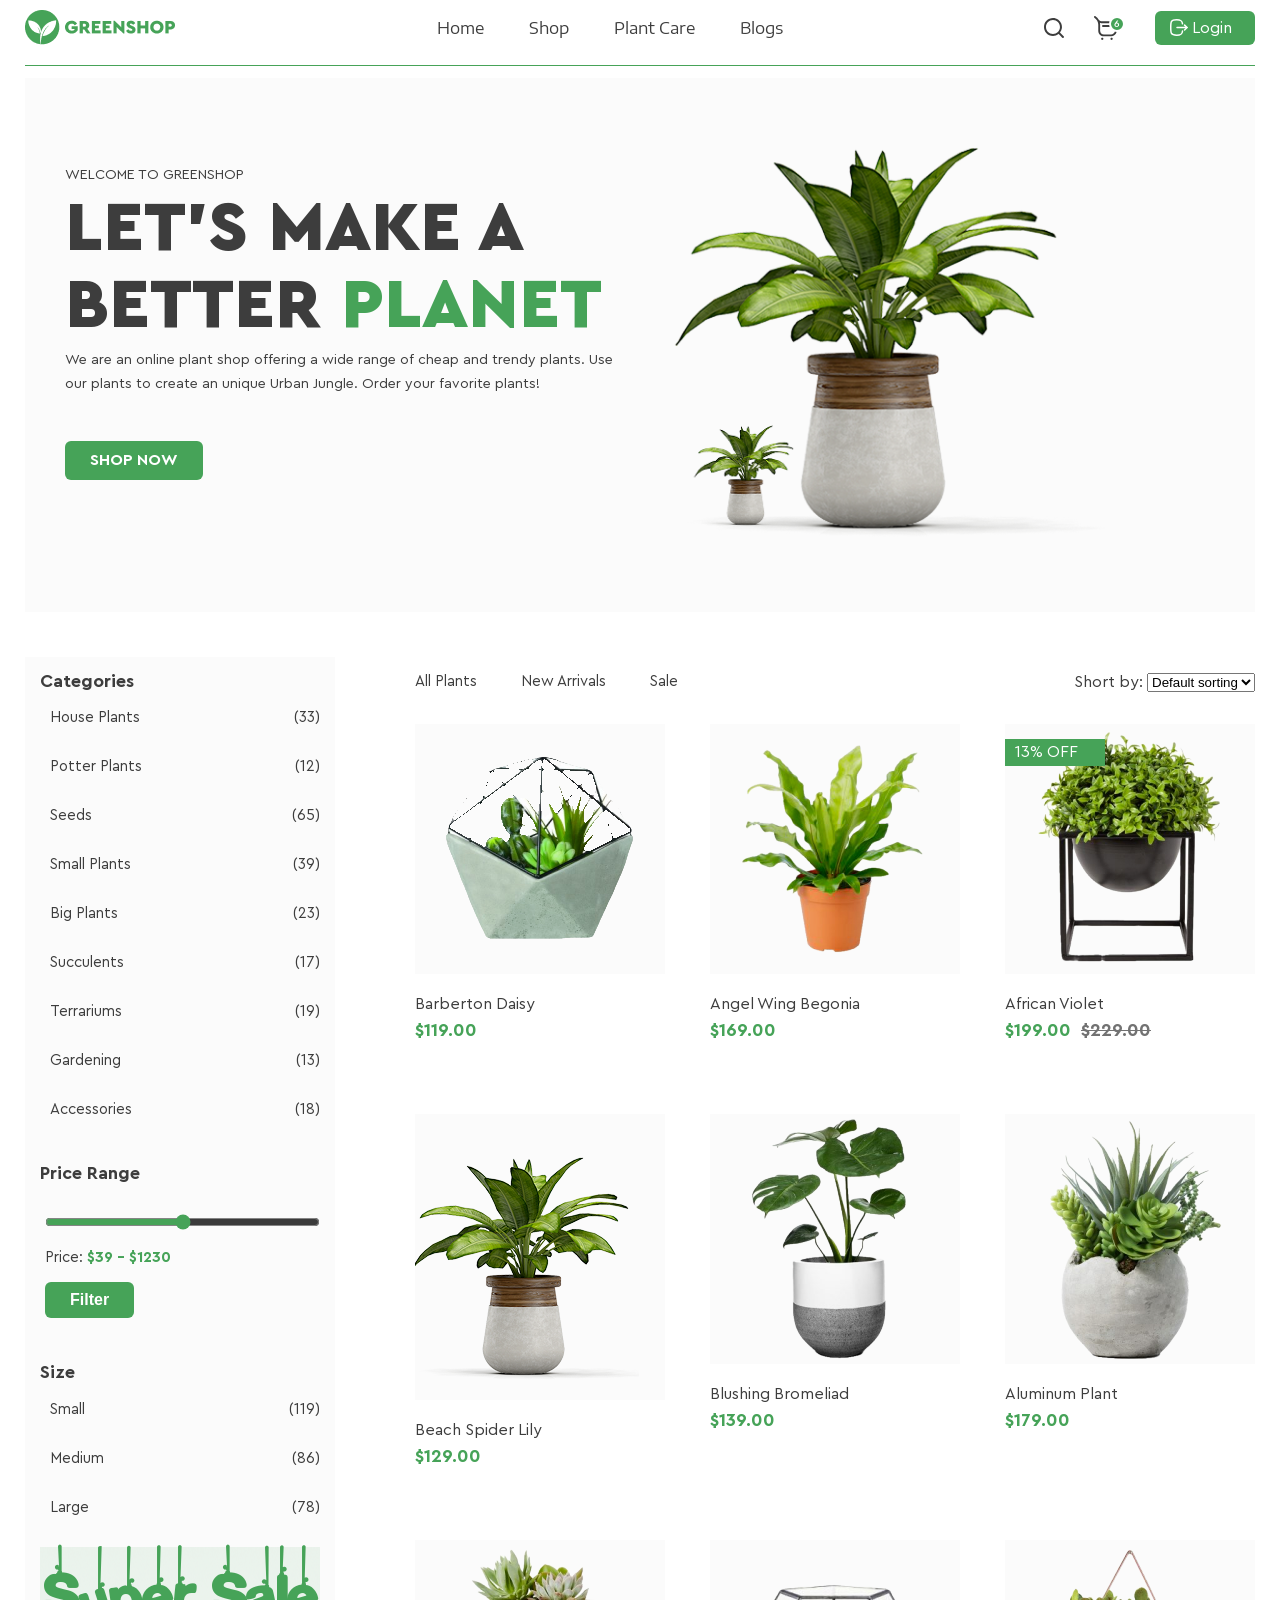
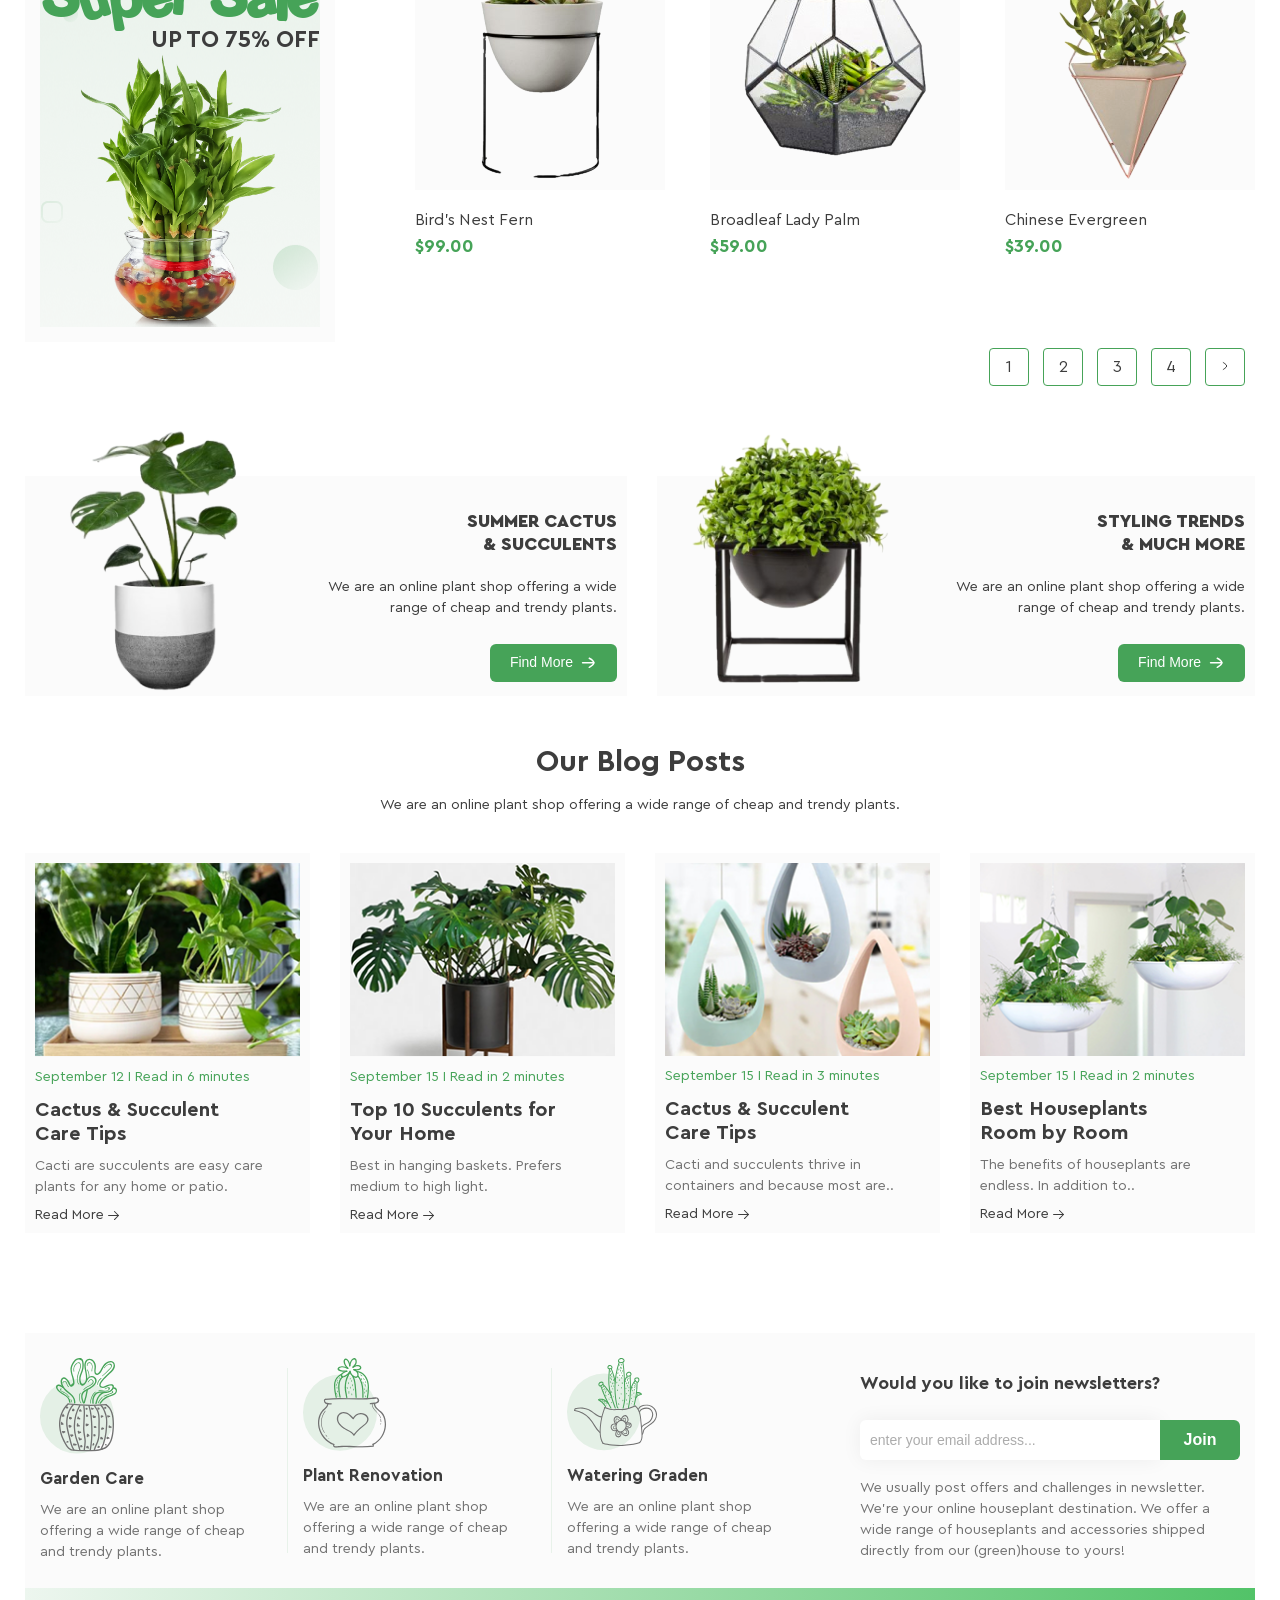
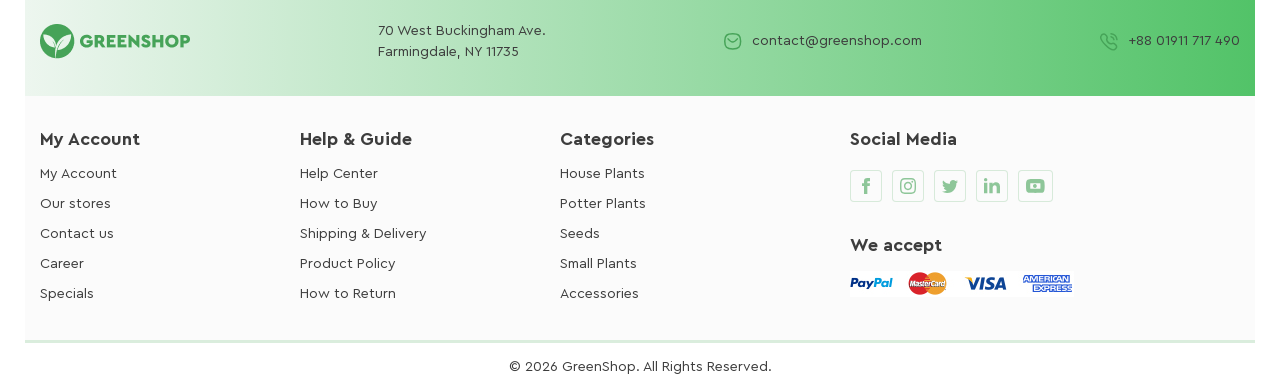
==== index.html @ 35e78774 "Fix footer" ====
<!doctype html>
<html lang="en">
  <head>
    <meta charset="UTF-8" />
    <meta name="viewport" content="width=device-width, initial-scale=1.0" />
    <title>Greenshop</title>

    <link rel="stylesheet" href="./fonts/fonts.css" />
    <link rel="stylesheet" href="./css/style.css" />
  </head>

  <body>
    <header class="header">
      <div class="container">
        <a href="./index.html">
          <img src="./images/Logo.png" alt="Greenshop Logo" />
        </a>
        <nav class="nav">
          <ul class="menu">
            <li class="menu-item">
              <a href="#" class="menu-link">Home</a>
            </li>

            <li class="menu-item">
              <a href="#" class="menu-link">Shop</a>
            </li>

            <li class="menu-item">
              <a href="#" class="menu-link">Plant Care</a>

              <ul class="sub-menu">
                <li class="menu-item">
                  <a href="#">Drainage <span class="menu-arrow">‹</span></a>
                </li>
                <li class="menu-item">
                  <a href="#">Fertilizers <span class="menu-arrow">‹</span></a>
                </li>
                <li class="menu-item">
                  <a href="#">Fertilizer<span class="menu-arrow">‹</span></a>
                </li>
                <li class="menu-item">
                  <a href="#">Priming <span class="menu-arrow">‹</span> </a>

                  <ul class="sub-menu">
                    <li class="menu-item"><a href="#">Universal</a></li>
                    <li class="menu-item"><a href="#">For Ficus</a></li>
                    <li class="menu-item"><a href="#">For Cacti</a></li>
                    <li class="menu-item"><a href="#">For Citrus</a></li>
                    <li class="menu-item">
                      <a href="#">For those in bloom</a>
                    </li>
                    <li class="menu-item"><a href="#">For Orchids</a></li>
                  </ul>
                </li>
              </ul>
            </li>

            <li class="menu-item">
              <a href="#" class="menu-link">Blogs</a>
            </li>
          </ul>
        </nav>
        <div class="header-actions">
          <img src="./images/Vector.svg" alt="" />
          <img src="./images/Group.svg" alt="" />

          <a class="login-button" href="./login.html">
            <img src="./images/Logout.svg" alt="" />
            Login
          </a>
        </div>
      </div>
    </header>

    <main>
      <section class="hero container">
        <div class="wrapper">
          <p class="hero-welcome">Welcome to GreenShop</p>
          <h1 class="hero-heading">
            Let’s Make a Better <span class="accent">Planet</span>
          </h1>
          <p class="hero-description">
            We are an online plant shop offering a wide range of cheap and
            trendy plants. Use our plants to create an unique Urban Jungle.
            Order your favorite plants!
          </p>

          <a class="hero-button" href="#">SHOP NOW</a>
        </div>
        <img class="hero-image" src="./images/flowers.png" alt="Green plants" />
      </section>

      <section class="products container">
        <aside class="sidebar">
          <h2 class="sidebar-title">Categories</h2>

          <ul class="categories-list">
            <li>
              <a href="#">House Plants<span>(33)</span></a>
            </li>
            <li>
              <a href="#">Potter Plants<span>(12)</span></a>
            </li>
            <li>
              <a href="#">Seeds<span>(65)</span></a>
            </li>
            <li>
              <a href="#">Small Plants<span>(39)</span></a>
            </li>
            <li>
              <a href="#">Big Plants<span>(23)</span></a>
            </li>
            <li>
              <a href="#">Succulents<span>(17)</span></a>
            </li>
            <li>
              <a href="#">Terrariums<span>(19)</span></a>
            </li>
            <li>
              <a href="#">Gardening<span>(13)</span></a>
            </li>
            <li>
              <a href="#">Accessories<span>(18)</span></a>
            </li>
          </ul>

          <h2 class="price-range-title">Price Range</h2>

          <div class="price-range">
            <input type="range" />

            <p>Price: <span>$39 - $1230</span></p>

            <button>Filter</button>
          </div>

          <h2 class="size-title">Size</h2>

          <ul class="categories-list">
            <li>
              <a href="#">Small<span>(119)</span></a>
            </li>
            <li>
              <a href="#">Medium<span>(86)</span></a>
            </li>
            <li>
              <a href="#">Large<span>(78)</span></a>
            </li>
          </ul>

          <div class="sidebar-banner">
            <h2 class="sale-title">Super Sale</h2>
            <p class="sale-description">UP TO 75% OFF</p>
            <img src="./images/flower-products.png" alt="Flower" />
          </div>
        </aside>

        <div class="content">
          <div class="products-top">
            <ul class="products-tabs">
              <li><a href="#">All Plants</a></li>
              <li><a href="#">New Arrivals</a></li>
              <li><a href="#">Sale</a></li>
            </ul>

            <div class="sorting">
              <span>Short by:</span>
              <select>
                <option>Default sorting</option>
              </select>
            </div>
          </div>

          <div class="cards">
            <div class="card">
              <div class="card-image">
                <img src="./images/flowers-1.png" alt="Flower" />

                <div class="card-actions">
                  <button>
                    <svg
                      width="20"
                      height="20"
                      viewBox="0 0 20 20"
                      fill="none"
                      xmlns="http://www.w3.org/2000/svg"
                    >
                      <g clip-path="url(#clip0_2_1949)">
                        <path
                          d="M14.294 16.8745H8.24077C5.65655 16.8745 3.55412 14.7721 3.55412 12.1879V7.38405C3.55412 4.98175 2.35676 2.75813 0.351225 1.4358C-0.00894369 1.19834 -0.108379 0.713895 0.129078 0.353726C0.366535 -0.00648163 0.850939 -0.105956 1.21119 0.131579C2.35606 0.886442 3.28487 1.88204 3.94905 3.02832C4.09258 3.18911 5.24995 4.41584 7.14726 4.41584H16.142C18.596 4.36995 20.5168 6.83267 19.8752 9.20138L18.8397 13.3284C18.3159 15.4163 16.4466 16.8745 14.294 16.8745ZM4.91926 5.53677C5.04912 6.1367 5.11634 6.7553 5.11634 7.38405V12.1879C5.11634 13.9107 6.51796 15.3123 8.24077 15.3123H14.294C15.7291 15.3123 16.9752 14.3401 17.3245 12.9482L18.3599 8.82121C18.7412 7.41373 17.5997 5.95084 16.142 5.97806H7.14722C6.28913 5.97806 5.54224 5.79305 4.91926 5.53677ZM7.85021 19.0226C7.85021 18.4833 7.41307 18.0462 6.87383 18.0462C5.57828 18.0978 5.57942 19.9479 6.87383 19.999C7.41307 19.999 7.85021 19.5618 7.85021 19.0226ZM15.6222 19.0226C15.6222 18.4833 15.1851 18.0462 14.6459 18.0462C13.3503 18.0978 13.3514 19.9479 14.6459 19.999C15.1851 19.999 15.6222 19.5618 15.6222 19.0226ZM16.9231 8.32138C16.9231 7.88998 16.5734 7.54027 16.142 7.54027H7.45966C6.42329 7.58152 6.42407 9.0616 7.45966 9.10249H16.142C16.5734 9.10249 16.9231 8.75279 16.9231 8.32138Z"
                          fill="currentColor"
                        />
                      </g>
                      <defs>
                        <clipPath id="clip0_2_1949">
                          <rect width="20" height="20" fill="white" />
                        </clipPath>
                      </defs>
                    </svg>
                  </button>

                  <button>
                    <svg
                      width="20"
                      height="20"
                      viewBox="0 0 20 20"
                      fill="none"
                      xmlns="http://www.w3.org/2000/svg"
                    >
                      <path
                        d="M10 18.8873C9.71527 18.8873 9.44077 18.7842 9.22684 18.5968C8.41888 17.8903 7.63992 17.2264 6.95267 16.6408L6.94916 16.6377C4.93423 14.9207 3.19427 13.4378 1.98364 11.9771C0.630341 10.3441 0 8.79578 0 7.10434C0 5.46097 0.563507 3.94485 1.58661 2.83508C2.62192 1.71219 4.04251 1.09375 5.58716 1.09375C6.74164 1.09375 7.79892 1.45874 8.72955 2.1785C9.19922 2.54181 9.62494 2.98645 10 3.5051C10.3752 2.98645 10.8008 2.54181 11.2706 2.1785C12.2012 1.45874 13.2585 1.09375 14.413 1.09375C15.9575 1.09375 17.3782 1.71219 18.4135 2.83508C19.4366 3.94485 20 5.46097 20 7.10434C20 8.79578 19.3698 10.3441 18.0165 11.9769C16.8059 13.4378 15.0661 14.9205 13.0515 16.6374C12.363 17.224 11.5828 17.8889 10.773 18.5971C10.5592 18.7842 10.2846 18.8873 10 18.8873ZM5.58716 2.26532C4.37363 2.26532 3.25882 2.74963 2.44781 3.62915C1.62476 4.52194 1.17142 5.75607 1.17142 7.10434C1.17142 8.52692 1.70013 9.79919 2.88559 11.2296C4.03137 12.6122 5.73563 14.0645 7.70889 15.7462L7.71255 15.7492C8.4024 16.3371 9.18442 17.0036 9.99832 17.7153C10.8171 17.0023 11.6003 16.3347 12.2916 15.7458C14.2647 14.0642 15.9688 12.6122 17.1146 11.2296C18.2999 9.79919 18.8286 8.52692 18.8286 7.10434C18.8286 5.75607 18.3752 4.52194 17.5522 3.62915C16.7413 2.74963 15.6264 2.26532 14.413 2.26532C13.524 2.26532 12.7078 2.54791 11.9872 3.10516C11.3449 3.60199 10.8975 4.23004 10.6352 4.66949C10.5003 4.89548 10.2629 5.03036 10 5.03036C9.73709 5.03036 9.49966 4.89548 9.36478 4.66949C9.10263 4.23004 8.65524 3.60199 8.01285 3.10516C7.29218 2.54791 6.47598 2.26532 5.58716 2.26532Z"
                        fill="currentColor"
                      />
                    </svg>
                  </button>

                  <button>
                    <svg
                      width="20"
                      height="20"
                      viewBox="0 0 20 20"
                      fill="none"
                      xmlns="http://www.w3.org/2000/svg"
                    >
                      <path
                        d="M14.5656 16.0023C10.5704 19.1859 4.98549 18.3049 2.02729 14.6536C-0.827886 11.1285 -0.64932 6.04314 2.44811 2.82458C5.64856 -0.50074 10.6802 -0.944658 14.3277 1.78316C15.6345 2.76027 16.6104 4.00337 17.246 5.50807C17.8853 7.02151 18.0795 8.59614 17.8578 10.2201C17.6368 11.8365 16.9918 13.2769 15.9423 14.6212C16.0272 14.6767 16.1178 14.7167 16.1827 14.7816C17.3365 15.9305 18.4859 17.0836 19.6397 18.2325C19.9132 18.5047 20.0493 18.8218 19.9682 19.204C19.8071 19.9644 18.9018 20.2579 18.3211 19.7359C18.0489 19.4918 17.7985 19.2227 17.54 18.9642C16.5923 18.0171 15.6451 17.0693 14.6973 16.1221C14.658 16.0847 14.6168 16.0497 14.5656 16.0023ZM15.9529 8.98636C15.9629 5.12659 12.8468 2.00605 8.97825 2.00043C5.12035 1.99481 2.00669 5.09037 1.98983 8.94765C1.97297 12.8168 5.08289 15.9461 8.96326 15.9642C12.8055 15.9823 15.9429 12.8499 15.9529 8.98636Z"
                        fill="currentColor"
                      />
                    </svg>
                  </button>
                </div>
              </div>
              <h3>Barberton Daisy</h3>
              <p class="price">$119.00</p>
            </div>

            <div class="card">
              <div class="card-image">
                <img src="./images/flowers-2.png" alt="Flower" />
                <div class="card-actions">
                  <button>
                    <svg
                      width="20"
                      height="20"
                      viewBox="0 0 20 20"
                      fill="none"
                      xmlns="http://www.w3.org/2000/svg"
                    >
                      <g clip-path="url(#clip0_2_1949)">
                        <path
                          d="M14.294 16.8745H8.24077C5.65655 16.8745 3.55412 14.7721 3.55412 12.1879V7.38405C3.55412 4.98175 2.35676 2.75813 0.351225 1.4358C-0.00894369 1.19834 -0.108379 0.713895 0.129078 0.353726C0.366535 -0.00648163 0.850939 -0.105956 1.21119 0.131579C2.35606 0.886442 3.28487 1.88204 3.94905 3.02832C4.09258 3.18911 5.24995 4.41584 7.14726 4.41584H16.142C18.596 4.36995 20.5168 6.83267 19.8752 9.20138L18.8397 13.3284C18.3159 15.4163 16.4466 16.8745 14.294 16.8745ZM4.91926 5.53677C5.04912 6.1367 5.11634 6.7553 5.11634 7.38405V12.1879C5.11634 13.9107 6.51796 15.3123 8.24077 15.3123H14.294C15.7291 15.3123 16.9752 14.3401 17.3245 12.9482L18.3599 8.82121C18.7412 7.41373 17.5997 5.95084 16.142 5.97806H7.14722C6.28913 5.97806 5.54224 5.79305 4.91926 5.53677ZM7.85021 19.0226C7.85021 18.4833 7.41307 18.0462 6.87383 18.0462C5.57828 18.0978 5.57942 19.9479 6.87383 19.999C7.41307 19.999 7.85021 19.5618 7.85021 19.0226ZM15.6222 19.0226C15.6222 18.4833 15.1851 18.0462 14.6459 18.0462C13.3503 18.0978 13.3514 19.9479 14.6459 19.999C15.1851 19.999 15.6222 19.5618 15.6222 19.0226ZM16.9231 8.32138C16.9231 7.88998 16.5734 7.54027 16.142 7.54027H7.45966C6.42329 7.58152 6.42407 9.0616 7.45966 9.10249H16.142C16.5734 9.10249 16.9231 8.75279 16.9231 8.32138Z"
                          fill="currentColor"
                        />
                      </g>
                      <defs>
                        <clipPath id="clip0_2_1949">
                          <rect width="20" height="20" fill="white" />
                        </clipPath>
                      </defs>
                    </svg>
                  </button>

                  <button>
                    <svg
                      width="20"
                      height="20"
                      viewBox="0 0 20 20"
                      fill="none"
                      xmlns="http://www.w3.org/2000/svg"
                    >
                      <path
                        d="M10 18.8873C9.71527 18.8873 9.44077 18.7842 9.22684 18.5968C8.41888 17.8903 7.63992 17.2264 6.95267 16.6408L6.94916 16.6377C4.93423 14.9207 3.19427 13.4378 1.98364 11.9771C0.630341 10.3441 0 8.79578 0 7.10434C0 5.46097 0.563507 3.94485 1.58661 2.83508C2.62192 1.71219 4.04251 1.09375 5.58716 1.09375C6.74164 1.09375 7.79892 1.45874 8.72955 2.1785C9.19922 2.54181 9.62494 2.98645 10 3.5051C10.3752 2.98645 10.8008 2.54181 11.2706 2.1785C12.2012 1.45874 13.2585 1.09375 14.413 1.09375C15.9575 1.09375 17.3782 1.71219 18.4135 2.83508C19.4366 3.94485 20 5.46097 20 7.10434C20 8.79578 19.3698 10.3441 18.0165 11.9769C16.8059 13.4378 15.0661 14.9205 13.0515 16.6374C12.363 17.224 11.5828 17.8889 10.773 18.5971C10.5592 18.7842 10.2846 18.8873 10 18.8873ZM5.58716 2.26532C4.37363 2.26532 3.25882 2.74963 2.44781 3.62915C1.62476 4.52194 1.17142 5.75607 1.17142 7.10434C1.17142 8.52692 1.70013 9.79919 2.88559 11.2296C4.03137 12.6122 5.73563 14.0645 7.70889 15.7462L7.71255 15.7492C8.4024 16.3371 9.18442 17.0036 9.99832 17.7153C10.8171 17.0023 11.6003 16.3347 12.2916 15.7458C14.2647 14.0642 15.9688 12.6122 17.1146 11.2296C18.2999 9.79919 18.8286 8.52692 18.8286 7.10434C18.8286 5.75607 18.3752 4.52194 17.5522 3.62915C16.7413 2.74963 15.6264 2.26532 14.413 2.26532C13.524 2.26532 12.7078 2.54791 11.9872 3.10516C11.3449 3.60199 10.8975 4.23004 10.6352 4.66949C10.5003 4.89548 10.2629 5.03036 10 5.03036C9.73709 5.03036 9.49966 4.89548 9.36478 4.66949C9.10263 4.23004 8.65524 3.60199 8.01285 3.10516C7.29218 2.54791 6.47598 2.26532 5.58716 2.26532Z"
                        fill="currentColor"
                      />
                    </svg>
                  </button>

                  <button>
                    <svg
                      width="20"
                      height="20"
                      viewBox="0 0 20 20"
                      fill="none"
                      xmlns="http://www.w3.org/2000/svg"
                    >
                      <path
                        d="M14.5656 16.0023C10.5704 19.1859 4.98549 18.3049 2.02729 14.6536C-0.827886 11.1285 -0.64932 6.04314 2.44811 2.82458C5.64856 -0.50074 10.6802 -0.944658 14.3277 1.78316C15.6345 2.76027 16.6104 4.00337 17.246 5.50807C17.8853 7.02151 18.0795 8.59614 17.8578 10.2201C17.6368 11.8365 16.9918 13.2769 15.9423 14.6212C16.0272 14.6767 16.1178 14.7167 16.1827 14.7816C17.3365 15.9305 18.4859 17.0836 19.6397 18.2325C19.9132 18.5047 20.0493 18.8218 19.9682 19.204C19.8071 19.9644 18.9018 20.2579 18.3211 19.7359C18.0489 19.4918 17.7985 19.2227 17.54 18.9642C16.5923 18.0171 15.6451 17.0693 14.6973 16.1221C14.658 16.0847 14.6168 16.0497 14.5656 16.0023ZM15.9529 8.98636C15.9629 5.12659 12.8468 2.00605 8.97825 2.00043C5.12035 1.99481 2.00669 5.09037 1.98983 8.94765C1.97297 12.8168 5.08289 15.9461 8.96326 15.9642C12.8055 15.9823 15.9429 12.8499 15.9529 8.98636Z"
                        fill="currentColor"
                      />
                    </svg>
                  </button>
                </div>
              </div>
              <h3>Angel Wing Begonia</h3>
              <p class="price">$169.00</p>
            </div>

            <div class="card">
              <div class="card-image">
                <img src="./images/flowers-3.png" alt="Flower" />
                <span class="sale">13% OFF</span>
                <div class="card-actions">
                  <button>
                    <svg
                      width="20"
                      height="20"
                      viewBox="0 0 20 20"
                      fill="none"
                      xmlns="http://www.w3.org/2000/svg"
                    >
                      <g clip-path="url(#clip0_2_1949)">
                        <path
                          d="M14.294 16.8745H8.24077C5.65655 16.8745 3.55412 14.7721 3.55412 12.1879V7.38405C3.55412 4.98175 2.35676 2.75813 0.351225 1.4358C-0.00894369 1.19834 -0.108379 0.713895 0.129078 0.353726C0.366535 -0.00648163 0.850939 -0.105956 1.21119 0.131579C2.35606 0.886442 3.28487 1.88204 3.94905 3.02832C4.09258 3.18911 5.24995 4.41584 7.14726 4.41584H16.142C18.596 4.36995 20.5168 6.83267 19.8752 9.20138L18.8397 13.3284C18.3159 15.4163 16.4466 16.8745 14.294 16.8745ZM4.91926 5.53677C5.04912 6.1367 5.11634 6.7553 5.11634 7.38405V12.1879C5.11634 13.9107 6.51796 15.3123 8.24077 15.3123H14.294C15.7291 15.3123 16.9752 14.3401 17.3245 12.9482L18.3599 8.82121C18.7412 7.41373 17.5997 5.95084 16.142 5.97806H7.14722C6.28913 5.97806 5.54224 5.79305 4.91926 5.53677ZM7.85021 19.0226C7.85021 18.4833 7.41307 18.0462 6.87383 18.0462C5.57828 18.0978 5.57942 19.9479 6.87383 19.999C7.41307 19.999 7.85021 19.5618 7.85021 19.0226ZM15.6222 19.0226C15.6222 18.4833 15.1851 18.0462 14.6459 18.0462C13.3503 18.0978 13.3514 19.9479 14.6459 19.999C15.1851 19.999 15.6222 19.5618 15.6222 19.0226ZM16.9231 8.32138C16.9231 7.88998 16.5734 7.54027 16.142 7.54027H7.45966C6.42329 7.58152 6.42407 9.0616 7.45966 9.10249H16.142C16.5734 9.10249 16.9231 8.75279 16.9231 8.32138Z"
                          fill="currentColor"
                        />
                      </g>
                      <defs>
                        <clipPath id="clip0_2_1949">
                          <rect width="20" height="20" fill="white" />
                        </clipPath>
                      </defs>
                    </svg>
                  </button>

                  <button>
                    <svg
                      width="20"
                      height="20"
                      viewBox="0 0 20 20"
                      fill="none"
                      xmlns="http://www.w3.org/2000/svg"
                    >
                      <path
                        d="M10 18.8873C9.71527 18.8873 9.44077 18.7842 9.22684 18.5968C8.41888 17.8903 7.63992 17.2264 6.95267 16.6408L6.94916 16.6377C4.93423 14.9207 3.19427 13.4378 1.98364 11.9771C0.630341 10.3441 0 8.79578 0 7.10434C0 5.46097 0.563507 3.94485 1.58661 2.83508C2.62192 1.71219 4.04251 1.09375 5.58716 1.09375C6.74164 1.09375 7.79892 1.45874 8.72955 2.1785C9.19922 2.54181 9.62494 2.98645 10 3.5051C10.3752 2.98645 10.8008 2.54181 11.2706 2.1785C12.2012 1.45874 13.2585 1.09375 14.413 1.09375C15.9575 1.09375 17.3782 1.71219 18.4135 2.83508C19.4366 3.94485 20 5.46097 20 7.10434C20 8.79578 19.3698 10.3441 18.0165 11.9769C16.8059 13.4378 15.0661 14.9205 13.0515 16.6374C12.363 17.224 11.5828 17.8889 10.773 18.5971C10.5592 18.7842 10.2846 18.8873 10 18.8873ZM5.58716 2.26532C4.37363 2.26532 3.25882 2.74963 2.44781 3.62915C1.62476 4.52194 1.17142 5.75607 1.17142 7.10434C1.17142 8.52692 1.70013 9.79919 2.88559 11.2296C4.03137 12.6122 5.73563 14.0645 7.70889 15.7462L7.71255 15.7492C8.4024 16.3371 9.18442 17.0036 9.99832 17.7153C10.8171 17.0023 11.6003 16.3347 12.2916 15.7458C14.2647 14.0642 15.9688 12.6122 17.1146 11.2296C18.2999 9.79919 18.8286 8.52692 18.8286 7.10434C18.8286 5.75607 18.3752 4.52194 17.5522 3.62915C16.7413 2.74963 15.6264 2.26532 14.413 2.26532C13.524 2.26532 12.7078 2.54791 11.9872 3.10516C11.3449 3.60199 10.8975 4.23004 10.6352 4.66949C10.5003 4.89548 10.2629 5.03036 10 5.03036C9.73709 5.03036 9.49966 4.89548 9.36478 4.66949C9.10263 4.23004 8.65524 3.60199 8.01285 3.10516C7.29218 2.54791 6.47598 2.26532 5.58716 2.26532Z"
                        fill="currentColor"
                      />
                    </svg>
                  </button>

                  <button>
                    <svg
                      width="20"
                      height="20"
                      viewBox="0 0 20 20"
                      fill="none"
                      xmlns="http://www.w3.org/2000/svg"
                    >
                      <path
                        d="M14.5656 16.0023C10.5704 19.1859 4.98549 18.3049 2.02729 14.6536C-0.827886 11.1285 -0.64932 6.04314 2.44811 2.82458C5.64856 -0.50074 10.6802 -0.944658 14.3277 1.78316C15.6345 2.76027 16.6104 4.00337 17.246 5.50807C17.8853 7.02151 18.0795 8.59614 17.8578 10.2201C17.6368 11.8365 16.9918 13.2769 15.9423 14.6212C16.0272 14.6767 16.1178 14.7167 16.1827 14.7816C17.3365 15.9305 18.4859 17.0836 19.6397 18.2325C19.9132 18.5047 20.0493 18.8218 19.9682 19.204C19.8071 19.9644 18.9018 20.2579 18.3211 19.7359C18.0489 19.4918 17.7985 19.2227 17.54 18.9642C16.5923 18.0171 15.6451 17.0693 14.6973 16.1221C14.658 16.0847 14.6168 16.0497 14.5656 16.0023ZM15.9529 8.98636C15.9629 5.12659 12.8468 2.00605 8.97825 2.00043C5.12035 1.99481 2.00669 5.09037 1.98983 8.94765C1.97297 12.8168 5.08289 15.9461 8.96326 15.9642C12.8055 15.9823 15.9429 12.8499 15.9529 8.98636Z"
                        fill="currentColor"
                      />
                    </svg>
                  </button>
                </div>
              </div>
              <h3>African Violet</h3>
              <p class="price">
                <span class="sale-price">$199.00</span>
                <span class="old-price">$229.00</span>
              </p>
            </div>

            <div class="card">
              <div class="card-image">
                <img src="./images/flowers-4.png" alt="Flower" />
                <div class="card-actions">
                  <button>
                    <svg
                      width="20"
                      height="20"
                      viewBox="0 0 20 20"
                      fill="none"
                      xmlns="http://www.w3.org/2000/svg"
                    >
                      <g clip-path="url(#clip0_2_1949)">
                        <path
                          d="M14.294 16.8745H8.24077C5.65655 16.8745 3.55412 14.7721 3.55412 12.1879V7.38405C3.55412 4.98175 2.35676 2.75813 0.351225 1.4358C-0.00894369 1.19834 -0.108379 0.713895 0.129078 0.353726C0.366535 -0.00648163 0.850939 -0.105956 1.21119 0.131579C2.35606 0.886442 3.28487 1.88204 3.94905 3.02832C4.09258 3.18911 5.24995 4.41584 7.14726 4.41584H16.142C18.596 4.36995 20.5168 6.83267 19.8752 9.20138L18.8397 13.3284C18.3159 15.4163 16.4466 16.8745 14.294 16.8745ZM4.91926 5.53677C5.04912 6.1367 5.11634 6.7553 5.11634 7.38405V12.1879C5.11634 13.9107 6.51796 15.3123 8.24077 15.3123H14.294C15.7291 15.3123 16.9752 14.3401 17.3245 12.9482L18.3599 8.82121C18.7412 7.41373 17.5997 5.95084 16.142 5.97806H7.14722C6.28913 5.97806 5.54224 5.79305 4.91926 5.53677ZM7.85021 19.0226C7.85021 18.4833 7.41307 18.0462 6.87383 18.0462C5.57828 18.0978 5.57942 19.9479 6.87383 19.999C7.41307 19.999 7.85021 19.5618 7.85021 19.0226ZM15.6222 19.0226C15.6222 18.4833 15.1851 18.0462 14.6459 18.0462C13.3503 18.0978 13.3514 19.9479 14.6459 19.999C15.1851 19.999 15.6222 19.5618 15.6222 19.0226ZM16.9231 8.32138C16.9231 7.88998 16.5734 7.54027 16.142 7.54027H7.45966C6.42329 7.58152 6.42407 9.0616 7.45966 9.10249H16.142C16.5734 9.10249 16.9231 8.75279 16.9231 8.32138Z"
                          fill="currentColor"
                        />
                      </g>
                      <defs>
                        <clipPath id="clip0_2_1949">
                          <rect width="20" height="20" fill="white" />
                        </clipPath>
                      </defs>
                    </svg>
                  </button>

                  <button>
                    <svg
                      width="20"
                      height="20"
                      viewBox="0 0 20 20"
                      fill="none"
                      xmlns="http://www.w3.org/2000/svg"
                    >
                      <path
                        d="M10 18.8873C9.71527 18.8873 9.44077 18.7842 9.22684 18.5968C8.41888 17.8903 7.63992 17.2264 6.95267 16.6408L6.94916 16.6377C4.93423 14.9207 3.19427 13.4378 1.98364 11.9771C0.630341 10.3441 0 8.79578 0 7.10434C0 5.46097 0.563507 3.94485 1.58661 2.83508C2.62192 1.71219 4.04251 1.09375 5.58716 1.09375C6.74164 1.09375 7.79892 1.45874 8.72955 2.1785C9.19922 2.54181 9.62494 2.98645 10 3.5051C10.3752 2.98645 10.8008 2.54181 11.2706 2.1785C12.2012 1.45874 13.2585 1.09375 14.413 1.09375C15.9575 1.09375 17.3782 1.71219 18.4135 2.83508C19.4366 3.94485 20 5.46097 20 7.10434C20 8.79578 19.3698 10.3441 18.0165 11.9769C16.8059 13.4378 15.0661 14.9205 13.0515 16.6374C12.363 17.224 11.5828 17.8889 10.773 18.5971C10.5592 18.7842 10.2846 18.8873 10 18.8873ZM5.58716 2.26532C4.37363 2.26532 3.25882 2.74963 2.44781 3.62915C1.62476 4.52194 1.17142 5.75607 1.17142 7.10434C1.17142 8.52692 1.70013 9.79919 2.88559 11.2296C4.03137 12.6122 5.73563 14.0645 7.70889 15.7462L7.71255 15.7492C8.4024 16.3371 9.18442 17.0036 9.99832 17.7153C10.8171 17.0023 11.6003 16.3347 12.2916 15.7458C14.2647 14.0642 15.9688 12.6122 17.1146 11.2296C18.2999 9.79919 18.8286 8.52692 18.8286 7.10434C18.8286 5.75607 18.3752 4.52194 17.5522 3.62915C16.7413 2.74963 15.6264 2.26532 14.413 2.26532C13.524 2.26532 12.7078 2.54791 11.9872 3.10516C11.3449 3.60199 10.8975 4.23004 10.6352 4.66949C10.5003 4.89548 10.2629 5.03036 10 5.03036C9.73709 5.03036 9.49966 4.89548 9.36478 4.66949C9.10263 4.23004 8.65524 3.60199 8.01285 3.10516C7.29218 2.54791 6.47598 2.26532 5.58716 2.26532Z"
                        fill="currentColor"
                      />
                    </svg>
                  </button>

                  <button>
                    <svg
                      width="20"
                      height="20"
                      viewBox="0 0 20 20"
                      fill="none"
                      xmlns="http://www.w3.org/2000/svg"
                    >
                      <path
                        d="M14.5656 16.0023C10.5704 19.1859 4.98549 18.3049 2.02729 14.6536C-0.827886 11.1285 -0.64932 6.04314 2.44811 2.82458C5.64856 -0.50074 10.6802 -0.944658 14.3277 1.78316C15.6345 2.76027 16.6104 4.00337 17.246 5.50807C17.8853 7.02151 18.0795 8.59614 17.8578 10.2201C17.6368 11.8365 16.9918 13.2769 15.9423 14.6212C16.0272 14.6767 16.1178 14.7167 16.1827 14.7816C17.3365 15.9305 18.4859 17.0836 19.6397 18.2325C19.9132 18.5047 20.0493 18.8218 19.9682 19.204C19.8071 19.9644 18.9018 20.2579 18.3211 19.7359C18.0489 19.4918 17.7985 19.2227 17.54 18.9642C16.5923 18.0171 15.6451 17.0693 14.6973 16.1221C14.658 16.0847 14.6168 16.0497 14.5656 16.0023ZM15.9529 8.98636C15.9629 5.12659 12.8468 2.00605 8.97825 2.00043C5.12035 1.99481 2.00669 5.09037 1.98983 8.94765C1.97297 12.8168 5.08289 15.9461 8.96326 15.9642C12.8055 15.9823 15.9429 12.8499 15.9529 8.98636Z"
                        fill="currentColor"
                      />
                    </svg>
                  </button>
                </div>
              </div>
              <h3>Beach Spider Lily</h3>
              <p class="price">$129.00</p>
            </div>

            <div class="card">
              <div class="card-image">
                <img src="./images/flowers-5.png" alt="Flower" />
                <div class="card-actions">
                  <button>
                    <svg
                      width="20"
                      height="20"
                      viewBox="0 0 20 20"
                      fill="none"
                      xmlns="http://www.w3.org/2000/svg"
                    >
                      <g clip-path="url(#clip0_2_1949)">
                        <path
                          d="M14.294 16.8745H8.24077C5.65655 16.8745 3.55412 14.7721 3.55412 12.1879V7.38405C3.55412 4.98175 2.35676 2.75813 0.351225 1.4358C-0.00894369 1.19834 -0.108379 0.713895 0.129078 0.353726C0.366535 -0.00648163 0.850939 -0.105956 1.21119 0.131579C2.35606 0.886442 3.28487 1.88204 3.94905 3.02832C4.09258 3.18911 5.24995 4.41584 7.14726 4.41584H16.142C18.596 4.36995 20.5168 6.83267 19.8752 9.20138L18.8397 13.3284C18.3159 15.4163 16.4466 16.8745 14.294 16.8745ZM4.91926 5.53677C5.04912 6.1367 5.11634 6.7553 5.11634 7.38405V12.1879C5.11634 13.9107 6.51796 15.3123 8.24077 15.3123H14.294C15.7291 15.3123 16.9752 14.3401 17.3245 12.9482L18.3599 8.82121C18.7412 7.41373 17.5997 5.95084 16.142 5.97806H7.14722C6.28913 5.97806 5.54224 5.79305 4.91926 5.53677ZM7.85021 19.0226C7.85021 18.4833 7.41307 18.0462 6.87383 18.0462C5.57828 18.0978 5.57942 19.9479 6.87383 19.999C7.41307 19.999 7.85021 19.5618 7.85021 19.0226ZM15.6222 19.0226C15.6222 18.4833 15.1851 18.0462 14.6459 18.0462C13.3503 18.0978 13.3514 19.9479 14.6459 19.999C15.1851 19.999 15.6222 19.5618 15.6222 19.0226ZM16.9231 8.32138C16.9231 7.88998 16.5734 7.54027 16.142 7.54027H7.45966C6.42329 7.58152 6.42407 9.0616 7.45966 9.10249H16.142C16.5734 9.10249 16.9231 8.75279 16.9231 8.32138Z"
                          fill="currentColor"
                        />
                      </g>
                      <defs>
                        <clipPath id="clip0_2_1949">
                          <rect width="20" height="20" fill="white" />
                        </clipPath>
                      </defs>
                    </svg>
                  </button>

                  <button>
                    <svg
                      width="20"
                      height="20"
                      viewBox="0 0 20 20"
                      fill="none"
                      xmlns="http://www.w3.org/2000/svg"
                    >
                      <path
                        d="M10 18.8873C9.71527 18.8873 9.44077 18.7842 9.22684 18.5968C8.41888 17.8903 7.63992 17.2264 6.95267 16.6408L6.94916 16.6377C4.93423 14.9207 3.19427 13.4378 1.98364 11.9771C0.630341 10.3441 0 8.79578 0 7.10434C0 5.46097 0.563507 3.94485 1.58661 2.83508C2.62192 1.71219 4.04251 1.09375 5.58716 1.09375C6.74164 1.09375 7.79892 1.45874 8.72955 2.1785C9.19922 2.54181 9.62494 2.98645 10 3.5051C10.3752 2.98645 10.8008 2.54181 11.2706 2.1785C12.2012 1.45874 13.2585 1.09375 14.413 1.09375C15.9575 1.09375 17.3782 1.71219 18.4135 2.83508C19.4366 3.94485 20 5.46097 20 7.10434C20 8.79578 19.3698 10.3441 18.0165 11.9769C16.8059 13.4378 15.0661 14.9205 13.0515 16.6374C12.363 17.224 11.5828 17.8889 10.773 18.5971C10.5592 18.7842 10.2846 18.8873 10 18.8873ZM5.58716 2.26532C4.37363 2.26532 3.25882 2.74963 2.44781 3.62915C1.62476 4.52194 1.17142 5.75607 1.17142 7.10434C1.17142 8.52692 1.70013 9.79919 2.88559 11.2296C4.03137 12.6122 5.73563 14.0645 7.70889 15.7462L7.71255 15.7492C8.4024 16.3371 9.18442 17.0036 9.99832 17.7153C10.8171 17.0023 11.6003 16.3347 12.2916 15.7458C14.2647 14.0642 15.9688 12.6122 17.1146 11.2296C18.2999 9.79919 18.8286 8.52692 18.8286 7.10434C18.8286 5.75607 18.3752 4.52194 17.5522 3.62915C16.7413 2.74963 15.6264 2.26532 14.413 2.26532C13.524 2.26532 12.7078 2.54791 11.9872 3.10516C11.3449 3.60199 10.8975 4.23004 10.6352 4.66949C10.5003 4.89548 10.2629 5.03036 10 5.03036C9.73709 5.03036 9.49966 4.89548 9.36478 4.66949C9.10263 4.23004 8.65524 3.60199 8.01285 3.10516C7.29218 2.54791 6.47598 2.26532 5.58716 2.26532Z"
                        fill="currentColor"
                      />
                    </svg>
                  </button>

                  <button>
                    <svg
                      width="20"
                      height="20"
                      viewBox="0 0 20 20"
                      fill="none"
                      xmlns="http://www.w3.org/2000/svg"
                    >
                      <path
                        d="M14.5656 16.0023C10.5704 19.1859 4.98549 18.3049 2.02729 14.6536C-0.827886 11.1285 -0.64932 6.04314 2.44811 2.82458C5.64856 -0.50074 10.6802 -0.944658 14.3277 1.78316C15.6345 2.76027 16.6104 4.00337 17.246 5.50807C17.8853 7.02151 18.0795 8.59614 17.8578 10.2201C17.6368 11.8365 16.9918 13.2769 15.9423 14.6212C16.0272 14.6767 16.1178 14.7167 16.1827 14.7816C17.3365 15.9305 18.4859 17.0836 19.6397 18.2325C19.9132 18.5047 20.0493 18.8218 19.9682 19.204C19.8071 19.9644 18.9018 20.2579 18.3211 19.7359C18.0489 19.4918 17.7985 19.2227 17.54 18.9642C16.5923 18.0171 15.6451 17.0693 14.6973 16.1221C14.658 16.0847 14.6168 16.0497 14.5656 16.0023ZM15.9529 8.98636C15.9629 5.12659 12.8468 2.00605 8.97825 2.00043C5.12035 1.99481 2.00669 5.09037 1.98983 8.94765C1.97297 12.8168 5.08289 15.9461 8.96326 15.9642C12.8055 15.9823 15.9429 12.8499 15.9529 8.98636Z"
                        fill="currentColor"
                      />
                    </svg>
                  </button>
                </div>
              </div>
              <h3>Blushing Bromeliad</h3>
              <p class="price">$139.00</p>
            </div>

            <div class="card">
              <div class="card-image">
                <img src="./images/flowers-6.png" alt="Flower" />
                <div class="card-actions">
                  <button>
                    <svg
                      width="20"
                      height="20"
                      viewBox="0 0 20 20"
                      fill="none"
                      xmlns="http://www.w3.org/2000/svg"
                    >
                      <g clip-path="url(#clip0_2_1949)">
                        <path
                          d="M14.294 16.8745H8.24077C5.65655 16.8745 3.55412 14.7721 3.55412 12.1879V7.38405C3.55412 4.98175 2.35676 2.75813 0.351225 1.4358C-0.00894369 1.19834 -0.108379 0.713895 0.129078 0.353726C0.366535 -0.00648163 0.850939 -0.105956 1.21119 0.131579C2.35606 0.886442 3.28487 1.88204 3.94905 3.02832C4.09258 3.18911 5.24995 4.41584 7.14726 4.41584H16.142C18.596 4.36995 20.5168 6.83267 19.8752 9.20138L18.8397 13.3284C18.3159 15.4163 16.4466 16.8745 14.294 16.8745ZM4.91926 5.53677C5.04912 6.1367 5.11634 6.7553 5.11634 7.38405V12.1879C5.11634 13.9107 6.51796 15.3123 8.24077 15.3123H14.294C15.7291 15.3123 16.9752 14.3401 17.3245 12.9482L18.3599 8.82121C18.7412 7.41373 17.5997 5.95084 16.142 5.97806H7.14722C6.28913 5.97806 5.54224 5.79305 4.91926 5.53677ZM7.85021 19.0226C7.85021 18.4833 7.41307 18.0462 6.87383 18.0462C5.57828 18.0978 5.57942 19.9479 6.87383 19.999C7.41307 19.999 7.85021 19.5618 7.85021 19.0226ZM15.6222 19.0226C15.6222 18.4833 15.1851 18.0462 14.6459 18.0462C13.3503 18.0978 13.3514 19.9479 14.6459 19.999C15.1851 19.999 15.6222 19.5618 15.6222 19.0226ZM16.9231 8.32138C16.9231 7.88998 16.5734 7.54027 16.142 7.54027H7.45966C6.42329 7.58152 6.42407 9.0616 7.45966 9.10249H16.142C16.5734 9.10249 16.9231 8.75279 16.9231 8.32138Z"
                          fill="currentColor"
                        />
                      </g>
                      <defs>
                        <clipPath id="clip0_2_1949">
                          <rect width="20" height="20" fill="white" />
                        </clipPath>
                      </defs>
                    </svg>
                  </button>

                  <button>
                    <svg
                      width="20"
                      height="20"
                      viewBox="0 0 20 20"
                      fill="none"
                      xmlns="http://www.w3.org/2000/svg"
                    >
                      <path
                        d="M10 18.8873C9.71527 18.8873 9.44077 18.7842 9.22684 18.5968C8.41888 17.8903 7.63992 17.2264 6.95267 16.6408L6.94916 16.6377C4.93423 14.9207 3.19427 13.4378 1.98364 11.9771C0.630341 10.3441 0 8.79578 0 7.10434C0 5.46097 0.563507 3.94485 1.58661 2.83508C2.62192 1.71219 4.04251 1.09375 5.58716 1.09375C6.74164 1.09375 7.79892 1.45874 8.72955 2.1785C9.19922 2.54181 9.62494 2.98645 10 3.5051C10.3752 2.98645 10.8008 2.54181 11.2706 2.1785C12.2012 1.45874 13.2585 1.09375 14.413 1.09375C15.9575 1.09375 17.3782 1.71219 18.4135 2.83508C19.4366 3.94485 20 5.46097 20 7.10434C20 8.79578 19.3698 10.3441 18.0165 11.9769C16.8059 13.4378 15.0661 14.9205 13.0515 16.6374C12.363 17.224 11.5828 17.8889 10.773 18.5971C10.5592 18.7842 10.2846 18.8873 10 18.8873ZM5.58716 2.26532C4.37363 2.26532 3.25882 2.74963 2.44781 3.62915C1.62476 4.52194 1.17142 5.75607 1.17142 7.10434C1.17142 8.52692 1.70013 9.79919 2.88559 11.2296C4.03137 12.6122 5.73563 14.0645 7.70889 15.7462L7.71255 15.7492C8.4024 16.3371 9.18442 17.0036 9.99832 17.7153C10.8171 17.0023 11.6003 16.3347 12.2916 15.7458C14.2647 14.0642 15.9688 12.6122 17.1146 11.2296C18.2999 9.79919 18.8286 8.52692 18.8286 7.10434C18.8286 5.75607 18.3752 4.52194 17.5522 3.62915C16.7413 2.74963 15.6264 2.26532 14.413 2.26532C13.524 2.26532 12.7078 2.54791 11.9872 3.10516C11.3449 3.60199 10.8975 4.23004 10.6352 4.66949C10.5003 4.89548 10.2629 5.03036 10 5.03036C9.73709 5.03036 9.49966 4.89548 9.36478 4.66949C9.10263 4.23004 8.65524 3.60199 8.01285 3.10516C7.29218 2.54791 6.47598 2.26532 5.58716 2.26532Z"
                        fill="currentColor"
                      />
                    </svg>
                  </button>

                  <button>
                    <svg
                      width="20"
                      height="20"
                      viewBox="0 0 20 20"
                      fill="none"
                      xmlns="http://www.w3.org/2000/svg"
                    >
                      <path
                        d="M14.5656 16.0023C10.5704 19.1859 4.98549 18.3049 2.02729 14.6536C-0.827886 11.1285 -0.64932 6.04314 2.44811 2.82458C5.64856 -0.50074 10.6802 -0.944658 14.3277 1.78316C15.6345 2.76027 16.6104 4.00337 17.246 5.50807C17.8853 7.02151 18.0795 8.59614 17.8578 10.2201C17.6368 11.8365 16.9918 13.2769 15.9423 14.6212C16.0272 14.6767 16.1178 14.7167 16.1827 14.7816C17.3365 15.9305 18.4859 17.0836 19.6397 18.2325C19.9132 18.5047 20.0493 18.8218 19.9682 19.204C19.8071 19.9644 18.9018 20.2579 18.3211 19.7359C18.0489 19.4918 17.7985 19.2227 17.54 18.9642C16.5923 18.0171 15.6451 17.0693 14.6973 16.1221C14.658 16.0847 14.6168 16.0497 14.5656 16.0023ZM15.9529 8.98636C15.9629 5.12659 12.8468 2.00605 8.97825 2.00043C5.12035 1.99481 2.00669 5.09037 1.98983 8.94765C1.97297 12.8168 5.08289 15.9461 8.96326 15.9642C12.8055 15.9823 15.9429 12.8499 15.9529 8.98636Z"
                        fill="currentColor"
                      />
                    </svg>
                  </button>
                </div>
              </div>
              <h3>Aluminum Plant</h3>
              <p class="price">$179.00</p>
            </div>

            <div class="card">
              <div class="card-image">
                <img src="./images/flowers-7.png" alt="Flower" />
                <div class="card-actions">
                  <button>
                    <svg
                      width="20"
                      height="20"
                      viewBox="0 0 20 20"
                      fill="none"
                      xmlns="http://www.w3.org/2000/svg"
                    >
                      <g clip-path="url(#clip0_2_1949)">
                        <path
                          d="M14.294 16.8745H8.24077C5.65655 16.8745 3.55412 14.7721 3.55412 12.1879V7.38405C3.55412 4.98175 2.35676 2.75813 0.351225 1.4358C-0.00894369 1.19834 -0.108379 0.713895 0.129078 0.353726C0.366535 -0.00648163 0.850939 -0.105956 1.21119 0.131579C2.35606 0.886442 3.28487 1.88204 3.94905 3.02832C4.09258 3.18911 5.24995 4.41584 7.14726 4.41584H16.142C18.596 4.36995 20.5168 6.83267 19.8752 9.20138L18.8397 13.3284C18.3159 15.4163 16.4466 16.8745 14.294 16.8745ZM4.91926 5.53677C5.04912 6.1367 5.11634 6.7553 5.11634 7.38405V12.1879C5.11634 13.9107 6.51796 15.3123 8.24077 15.3123H14.294C15.7291 15.3123 16.9752 14.3401 17.3245 12.9482L18.3599 8.82121C18.7412 7.41373 17.5997 5.95084 16.142 5.97806H7.14722C6.28913 5.97806 5.54224 5.79305 4.91926 5.53677ZM7.85021 19.0226C7.85021 18.4833 7.41307 18.0462 6.87383 18.0462C5.57828 18.0978 5.57942 19.9479 6.87383 19.999C7.41307 19.999 7.85021 19.5618 7.85021 19.0226ZM15.6222 19.0226C15.6222 18.4833 15.1851 18.0462 14.6459 18.0462C13.3503 18.0978 13.3514 19.9479 14.6459 19.999C15.1851 19.999 15.6222 19.5618 15.6222 19.0226ZM16.9231 8.32138C16.9231 7.88998 16.5734 7.54027 16.142 7.54027H7.45966C6.42329 7.58152 6.42407 9.0616 7.45966 9.10249H16.142C16.5734 9.10249 16.9231 8.75279 16.9231 8.32138Z"
                          fill="currentColor"
                        />
                      </g>
                      <defs>
                        <clipPath id="clip0_2_1949">
                          <rect width="20" height="20" fill="white" />
                        </clipPath>
                      </defs>
                    </svg>
                  </button>

                  <button>
                    <svg
                      width="20"
                      height="20"
                      viewBox="0 0 20 20"
                      fill="none"
                      xmlns="http://www.w3.org/2000/svg"
                    >
                      <path
                        d="M10 18.8873C9.71527 18.8873 9.44077 18.7842 9.22684 18.5968C8.41888 17.8903 7.63992 17.2264 6.95267 16.6408L6.94916 16.6377C4.93423 14.9207 3.19427 13.4378 1.98364 11.9771C0.630341 10.3441 0 8.79578 0 7.10434C0 5.46097 0.563507 3.94485 1.58661 2.83508C2.62192 1.71219 4.04251 1.09375 5.58716 1.09375C6.74164 1.09375 7.79892 1.45874 8.72955 2.1785C9.19922 2.54181 9.62494 2.98645 10 3.5051C10.3752 2.98645 10.8008 2.54181 11.2706 2.1785C12.2012 1.45874 13.2585 1.09375 14.413 1.09375C15.9575 1.09375 17.3782 1.71219 18.4135 2.83508C19.4366 3.94485 20 5.46097 20 7.10434C20 8.79578 19.3698 10.3441 18.0165 11.9769C16.8059 13.4378 15.0661 14.9205 13.0515 16.6374C12.363 17.224 11.5828 17.8889 10.773 18.5971C10.5592 18.7842 10.2846 18.8873 10 18.8873ZM5.58716 2.26532C4.37363 2.26532 3.25882 2.74963 2.44781 3.62915C1.62476 4.52194 1.17142 5.75607 1.17142 7.10434C1.17142 8.52692 1.70013 9.79919 2.88559 11.2296C4.03137 12.6122 5.73563 14.0645 7.70889 15.7462L7.71255 15.7492C8.4024 16.3371 9.18442 17.0036 9.99832 17.7153C10.8171 17.0023 11.6003 16.3347 12.2916 15.7458C14.2647 14.0642 15.9688 12.6122 17.1146 11.2296C18.2999 9.79919 18.8286 8.52692 18.8286 7.10434C18.8286 5.75607 18.3752 4.52194 17.5522 3.62915C16.7413 2.74963 15.6264 2.26532 14.413 2.26532C13.524 2.26532 12.7078 2.54791 11.9872 3.10516C11.3449 3.60199 10.8975 4.23004 10.6352 4.66949C10.5003 4.89548 10.2629 5.03036 10 5.03036C9.73709 5.03036 9.49966 4.89548 9.36478 4.66949C9.10263 4.23004 8.65524 3.60199 8.01285 3.10516C7.29218 2.54791 6.47598 2.26532 5.58716 2.26532Z"
                        fill="currentColor"
                      />
                    </svg>
                  </button>

                  <button>
                    <svg
                      width="20"
                      height="20"
                      viewBox="0 0 20 20"
                      fill="none"
                      xmlns="http://www.w3.org/2000/svg"
                    >
                      <path
                        d="M14.5656 16.0023C10.5704 19.1859 4.98549 18.3049 2.02729 14.6536C-0.827886 11.1285 -0.64932 6.04314 2.44811 2.82458C5.64856 -0.50074 10.6802 -0.944658 14.3277 1.78316C15.6345 2.76027 16.6104 4.00337 17.246 5.50807C17.8853 7.02151 18.0795 8.59614 17.8578 10.2201C17.6368 11.8365 16.9918 13.2769 15.9423 14.6212C16.0272 14.6767 16.1178 14.7167 16.1827 14.7816C17.3365 15.9305 18.4859 17.0836 19.6397 18.2325C19.9132 18.5047 20.0493 18.8218 19.9682 19.204C19.8071 19.9644 18.9018 20.2579 18.3211 19.7359C18.0489 19.4918 17.7985 19.2227 17.54 18.9642C16.5923 18.0171 15.6451 17.0693 14.6973 16.1221C14.658 16.0847 14.6168 16.0497 14.5656 16.0023ZM15.9529 8.98636C15.9629 5.12659 12.8468 2.00605 8.97825 2.00043C5.12035 1.99481 2.00669 5.09037 1.98983 8.94765C1.97297 12.8168 5.08289 15.9461 8.96326 15.9642C12.8055 15.9823 15.9429 12.8499 15.9529 8.98636Z"
                        fill="currentColor"
                      />
                    </svg>
                  </button>
                </div>
              </div>
              <h3>Bird's Nest Fern</h3>
              <p class="price">$99.00</p>
            </div>

            <div class="card">
              <div class="card-image">
                <img src="./images/flowers-8.png" alt="Flower" />
                <div class="card-actions">
                  <button>
                    <svg
                      width="20"
                      height="20"
                      viewBox="0 0 20 20"
                      fill="none"
                      xmlns="http://www.w3.org/2000/svg"
                    >
                      <g clip-path="url(#clip0_2_1949)">
                        <path
                          d="M14.294 16.8745H8.24077C5.65655 16.8745 3.55412 14.7721 3.55412 12.1879V7.38405C3.55412 4.98175 2.35676 2.75813 0.351225 1.4358C-0.00894369 1.19834 -0.108379 0.713895 0.129078 0.353726C0.366535 -0.00648163 0.850939 -0.105956 1.21119 0.131579C2.35606 0.886442 3.28487 1.88204 3.94905 3.02832C4.09258 3.18911 5.24995 4.41584 7.14726 4.41584H16.142C18.596 4.36995 20.5168 6.83267 19.8752 9.20138L18.8397 13.3284C18.3159 15.4163 16.4466 16.8745 14.294 16.8745ZM4.91926 5.53677C5.04912 6.1367 5.11634 6.7553 5.11634 7.38405V12.1879C5.11634 13.9107 6.51796 15.3123 8.24077 15.3123H14.294C15.7291 15.3123 16.9752 14.3401 17.3245 12.9482L18.3599 8.82121C18.7412 7.41373 17.5997 5.95084 16.142 5.97806H7.14722C6.28913 5.97806 5.54224 5.79305 4.91926 5.53677ZM7.85021 19.0226C7.85021 18.4833 7.41307 18.0462 6.87383 18.0462C5.57828 18.0978 5.57942 19.9479 6.87383 19.999C7.41307 19.999 7.85021 19.5618 7.85021 19.0226ZM15.6222 19.0226C15.6222 18.4833 15.1851 18.0462 14.6459 18.0462C13.3503 18.0978 13.3514 19.9479 14.6459 19.999C15.1851 19.999 15.6222 19.5618 15.6222 19.0226ZM16.9231 8.32138C16.9231 7.88998 16.5734 7.54027 16.142 7.54027H7.45966C6.42329 7.58152 6.42407 9.0616 7.45966 9.10249H16.142C16.5734 9.10249 16.9231 8.75279 16.9231 8.32138Z"
                          fill="currentColor"
                        />
                      </g>
                      <defs>
                        <clipPath id="clip0_2_1949">
                          <rect width="20" height="20" fill="white" />
                        </clipPath>
                      </defs>
                    </svg>
                  </button>

                  <button>
                    <svg
                      width="20"
                      height="20"
                      viewBox="0 0 20 20"
                      fill="none"
                      xmlns="http://www.w3.org/2000/svg"
                    >
                      <path
                        d="M10 18.8873C9.71527 18.8873 9.44077 18.7842 9.22684 18.5968C8.41888 17.8903 7.63992 17.2264 6.95267 16.6408L6.94916 16.6377C4.93423 14.9207 3.19427 13.4378 1.98364 11.9771C0.630341 10.3441 0 8.79578 0 7.10434C0 5.46097 0.563507 3.94485 1.58661 2.83508C2.62192 1.71219 4.04251 1.09375 5.58716 1.09375C6.74164 1.09375 7.79892 1.45874 8.72955 2.1785C9.19922 2.54181 9.62494 2.98645 10 3.5051C10.3752 2.98645 10.8008 2.54181 11.2706 2.1785C12.2012 1.45874 13.2585 1.09375 14.413 1.09375C15.9575 1.09375 17.3782 1.71219 18.4135 2.83508C19.4366 3.94485 20 5.46097 20 7.10434C20 8.79578 19.3698 10.3441 18.0165 11.9769C16.8059 13.4378 15.0661 14.9205 13.0515 16.6374C12.363 17.224 11.5828 17.8889 10.773 18.5971C10.5592 18.7842 10.2846 18.8873 10 18.8873ZM5.58716 2.26532C4.37363 2.26532 3.25882 2.74963 2.44781 3.62915C1.62476 4.52194 1.17142 5.75607 1.17142 7.10434C1.17142 8.52692 1.70013 9.79919 2.88559 11.2296C4.03137 12.6122 5.73563 14.0645 7.70889 15.7462L7.71255 15.7492C8.4024 16.3371 9.18442 17.0036 9.99832 17.7153C10.8171 17.0023 11.6003 16.3347 12.2916 15.7458C14.2647 14.0642 15.9688 12.6122 17.1146 11.2296C18.2999 9.79919 18.8286 8.52692 18.8286 7.10434C18.8286 5.75607 18.3752 4.52194 17.5522 3.62915C16.7413 2.74963 15.6264 2.26532 14.413 2.26532C13.524 2.26532 12.7078 2.54791 11.9872 3.10516C11.3449 3.60199 10.8975 4.23004 10.6352 4.66949C10.5003 4.89548 10.2629 5.03036 10 5.03036C9.73709 5.03036 9.49966 4.89548 9.36478 4.66949C9.10263 4.23004 8.65524 3.60199 8.01285 3.10516C7.29218 2.54791 6.47598 2.26532 5.58716 2.26532Z"
                        fill="currentColor"
                      />
                    </svg>
                  </button>

                  <button>
                    <svg
                      width="20"
                      height="20"
                      viewBox="0 0 20 20"
                      fill="none"
                      xmlns="http://www.w3.org/2000/svg"
                    >
                      <path
                        d="M14.5656 16.0023C10.5704 19.1859 4.98549 18.3049 2.02729 14.6536C-0.827886 11.1285 -0.64932 6.04314 2.44811 2.82458C5.64856 -0.50074 10.6802 -0.944658 14.3277 1.78316C15.6345 2.76027 16.6104 4.00337 17.246 5.50807C17.8853 7.02151 18.0795 8.59614 17.8578 10.2201C17.6368 11.8365 16.9918 13.2769 15.9423 14.6212C16.0272 14.6767 16.1178 14.7167 16.1827 14.7816C17.3365 15.9305 18.4859 17.0836 19.6397 18.2325C19.9132 18.5047 20.0493 18.8218 19.9682 19.204C19.8071 19.9644 18.9018 20.2579 18.3211 19.7359C18.0489 19.4918 17.7985 19.2227 17.54 18.9642C16.5923 18.0171 15.6451 17.0693 14.6973 16.1221C14.658 16.0847 14.6168 16.0497 14.5656 16.0023ZM15.9529 8.98636C15.9629 5.12659 12.8468 2.00605 8.97825 2.00043C5.12035 1.99481 2.00669 5.09037 1.98983 8.94765C1.97297 12.8168 5.08289 15.9461 8.96326 15.9642C12.8055 15.9823 15.9429 12.8499 15.9529 8.98636Z"
                        fill="currentColor"
                      />
                    </svg>
                  </button>
                </div>
              </div>
              <h3>Broadleaf Lady Palm</h3>
              <p class="price">$59.00</p>
            </div>

            <div class="card">
              <div class="card-image">
                <img src="./images/flowers-9.png" alt="Flower" />
                <div class="card-actions">
                  <button>
                    <svg
                      width="20"
                      height="20"
                      viewBox="0 0 20 20"
                      fill="none"
                      xmlns="http://www.w3.org/2000/svg"
                    >
                      <g clip-path="url(#clip0_2_1949)">
                        <path
                          d="M14.294 16.8745H8.24077C5.65655 16.8745 3.55412 14.7721 3.55412 12.1879V7.38405C3.55412 4.98175 2.35676 2.75813 0.351225 1.4358C-0.00894369 1.19834 -0.108379 0.713895 0.129078 0.353726C0.366535 -0.00648163 0.850939 -0.105956 1.21119 0.131579C2.35606 0.886442 3.28487 1.88204 3.94905 3.02832C4.09258 3.18911 5.24995 4.41584 7.14726 4.41584H16.142C18.596 4.36995 20.5168 6.83267 19.8752 9.20138L18.8397 13.3284C18.3159 15.4163 16.4466 16.8745 14.294 16.8745ZM4.91926 5.53677C5.04912 6.1367 5.11634 6.7553 5.11634 7.38405V12.1879C5.11634 13.9107 6.51796 15.3123 8.24077 15.3123H14.294C15.7291 15.3123 16.9752 14.3401 17.3245 12.9482L18.3599 8.82121C18.7412 7.41373 17.5997 5.95084 16.142 5.97806H7.14722C6.28913 5.97806 5.54224 5.79305 4.91926 5.53677ZM7.85021 19.0226C7.85021 18.4833 7.41307 18.0462 6.87383 18.0462C5.57828 18.0978 5.57942 19.9479 6.87383 19.999C7.41307 19.999 7.85021 19.5618 7.85021 19.0226ZM15.6222 19.0226C15.6222 18.4833 15.1851 18.0462 14.6459 18.0462C13.3503 18.0978 13.3514 19.9479 14.6459 19.999C15.1851 19.999 15.6222 19.5618 15.6222 19.0226ZM16.9231 8.32138C16.9231 7.88998 16.5734 7.54027 16.142 7.54027H7.45966C6.42329 7.58152 6.42407 9.0616 7.45966 9.10249H16.142C16.5734 9.10249 16.9231 8.75279 16.9231 8.32138Z"
                          fill="currentColor"
                        />
                      </g>
                      <defs>
                        <clipPath id="clip0_2_1949">
                          <rect width="20" height="20" fill="white" />
                        </clipPath>
                      </defs>
                    </svg>
                  </button>

                  <button>
                    <svg
                      width="20"
                      height="20"
                      viewBox="0 0 20 20"
                      fill="none"
                      xmlns="http://www.w3.org/2000/svg"
                    >
                      <path
                        d="M10 18.8873C9.71527 18.8873 9.44077 18.7842 9.22684 18.5968C8.41888 17.8903 7.63992 17.2264 6.95267 16.6408L6.94916 16.6377C4.93423 14.9207 3.19427 13.4378 1.98364 11.9771C0.630341 10.3441 0 8.79578 0 7.10434C0 5.46097 0.563507 3.94485 1.58661 2.83508C2.62192 1.71219 4.04251 1.09375 5.58716 1.09375C6.74164 1.09375 7.79892 1.45874 8.72955 2.1785C9.19922 2.54181 9.62494 2.98645 10 3.5051C10.3752 2.98645 10.8008 2.54181 11.2706 2.1785C12.2012 1.45874 13.2585 1.09375 14.413 1.09375C15.9575 1.09375 17.3782 1.71219 18.4135 2.83508C19.4366 3.94485 20 5.46097 20 7.10434C20 8.79578 19.3698 10.3441 18.0165 11.9769C16.8059 13.4378 15.0661 14.9205 13.0515 16.6374C12.363 17.224 11.5828 17.8889 10.773 18.5971C10.5592 18.7842 10.2846 18.8873 10 18.8873ZM5.58716 2.26532C4.37363 2.26532 3.25882 2.74963 2.44781 3.62915C1.62476 4.52194 1.17142 5.75607 1.17142 7.10434C1.17142 8.52692 1.70013 9.79919 2.88559 11.2296C4.03137 12.6122 5.73563 14.0645 7.70889 15.7462L7.71255 15.7492C8.4024 16.3371 9.18442 17.0036 9.99832 17.7153C10.8171 17.0023 11.6003 16.3347 12.2916 15.7458C14.2647 14.0642 15.9688 12.6122 17.1146 11.2296C18.2999 9.79919 18.8286 8.52692 18.8286 7.10434C18.8286 5.75607 18.3752 4.52194 17.5522 3.62915C16.7413 2.74963 15.6264 2.26532 14.413 2.26532C13.524 2.26532 12.7078 2.54791 11.9872 3.10516C11.3449 3.60199 10.8975 4.23004 10.6352 4.66949C10.5003 4.89548 10.2629 5.03036 10 5.03036C9.73709 5.03036 9.49966 4.89548 9.36478 4.66949C9.10263 4.23004 8.65524 3.60199 8.01285 3.10516C7.29218 2.54791 6.47598 2.26532 5.58716 2.26532Z"
                        fill="currentColor"
                      />
                    </svg>
                  </button>

                  <button>
                    <svg
                      width="20"
                      height="20"
                      viewBox="0 0 20 20"
                      fill="none"
                      xmlns="http://www.w3.org/2000/svg"
                    >
                      <path
                        d="M14.5656 16.0023C10.5704 19.1859 4.98549 18.3049 2.02729 14.6536C-0.827886 11.1285 -0.64932 6.04314 2.44811 2.82458C5.64856 -0.50074 10.6802 -0.944658 14.3277 1.78316C15.6345 2.76027 16.6104 4.00337 17.246 5.50807C17.8853 7.02151 18.0795 8.59614 17.8578 10.2201C17.6368 11.8365 16.9918 13.2769 15.9423 14.6212C16.0272 14.6767 16.1178 14.7167 16.1827 14.7816C17.3365 15.9305 18.4859 17.0836 19.6397 18.2325C19.9132 18.5047 20.0493 18.8218 19.9682 19.204C19.8071 19.9644 18.9018 20.2579 18.3211 19.7359C18.0489 19.4918 17.7985 19.2227 17.54 18.9642C16.5923 18.0171 15.6451 17.0693 14.6973 16.1221C14.658 16.0847 14.6168 16.0497 14.5656 16.0023ZM15.9529 8.98636C15.9629 5.12659 12.8468 2.00605 8.97825 2.00043C5.12035 1.99481 2.00669 5.09037 1.98983 8.94765C1.97297 12.8168 5.08289 15.9461 8.96326 15.9642C12.8055 15.9823 15.9429 12.8499 15.9529 8.98636Z"
                        fill="currentColor"
                      />
                    </svg>
                  </button>
                </div>
              </div>
              <h3>Chinese Evergreen</h3>
              <p class="price">$39.00</p>
            </div>
          </div>

          <div class="pagination">
            <a href="#">1</a>
            <a href="#">2</a>
            <a href="#">3</a>
            <a href="#">4</a>
            <a href="#">
              <img src="./images/Arrow.svg" alt="Arrow" />
            </a>
          </div>
        </div>

        <div class="clearfix"></div>
      </section>

      <section class="discover container">
        <div class="offers">
          <div class="offer">
            <img src="./images/promo-flowers1.png" alt="Flower" />

            <div class="offer-info">
              <h2 class="offer-heading">Summer Cactus & Succulents</h2>
              <p class="offer-text">
                We are an online plant shop offering a wide range of cheap and
                trendy plants.
              </p>
              <button class="offer-button" type="button">
                Find More
                <img src="./images/Arrow-promo.svg" alt="Arrow" />
              </button>
            </div>
          </div>

          <div class="offer">
            <img src="./images/promo-flowers2.png" alt="Flower" />
            <div class="offer-info">
              <h2 class="offer-heading">Styling Trends & Much More</h2>
              <p class="offer-text">
                We are an online plant shop offering a wide range of cheap and
                trendy plants.
              </p>
              <button class="offer-button" type="button">
                Find More
                <img src="./images/Arrow-promo.svg" alt="Arrow" />
              </button>
            </div>
          </div>
        </div>

        <div class="articles">
          <h2 class="articles-heading">Our Blog Posts</h2>

          <p class="articles-description">
            We are an online plant shop offering a wide range of cheap and
            trendy plants.
          </p>

          <div class="articles-list">
            <div class="article">
              <img src="./images/blog-flowers1.png" alt="Plant" />
              <p class="article-date">September 12 I Read in 6 minutes</p>
              <h3 class="article-title">Cactus & Succulent<br />Care Tips</h3>

              <p class="article-description">
                Cacti are succulents are easy care plants for any home or patio.
              </p>

              <a class="article-link" href="#">
                Read More
                <svg
                  width="11"
                  height="10"
                  viewBox="0 0 11 10"
                  fill="none"
                  xmlns="http://www.w3.org/2000/svg"
                >
                  <path
                    d="M0 4.51628C0 4.26315 0.188103 4.05395 0.432153 4.02084L0.5 4.01628L10.5 4.01628C10.7761 4.01628 11 4.24014 11 4.51628C11 4.76941 10.8119 4.97861 10.5678 5.01171L10.5 5.01628L0.5 5.01628C0.223858 5.01628 0 4.79242 0 4.51628Z"
                    fill="currentColor"
                  />
                  <path
                    d="M6.11401 0.854314C5.91832 0.659472 5.91764 0.342891 6.11248 0.147209C6.28961 -0.0306841 6.56735 -0.0474193 6.7634 0.0973952L6.81959 0.145686L10.8529 4.16169C11.0313 4.33934 11.0476 4.61809 10.9016 4.81413L10.853 4.87028L6.81962 8.88695C6.62395 9.08181 6.30737 9.08115 6.11251 8.88549C5.93537 8.70761 5.91981 8.4298 6.06545 8.23436L6.11398 8.17838L9.79133 4.5158L6.11401 0.854314Z"
                    fill="currentColor"
                  />
                </svg>
              </a>
            </div>

            <div class="article">
              <img src="./images/blog-flowers2.png" alt="Plant" />
              <p class="article-date">September 15 I Read in 2 minutes</p>
              <h3 class="article-title">
                Top 10 Succulents for<br />Your Home
              </h3>

              <p class="article-description">
                Best in hanging baskets. Prefers medium to high light.
              </p>

              <a class="article-link" href="#">
                Read More
                <svg
                  width="11"
                  height="10"
                  viewBox="0 0 11 10"
                  fill="none"
                  xmlns="http://www.w3.org/2000/svg"
                >
                  <path
                    d="M0 4.51628C0 4.26315 0.188103 4.05395 0.432153 4.02084L0.5 4.01628L10.5 4.01628C10.7761 4.01628 11 4.24014 11 4.51628C11 4.76941 10.8119 4.97861 10.5678 5.01171L10.5 5.01628L0.5 5.01628C0.223858 5.01628 0 4.79242 0 4.51628Z"
                    fill="currentColor"
                  />
                  <path
                    d="M6.11401 0.854314C5.91832 0.659472 5.91764 0.342891 6.11248 0.147209C6.28961 -0.0306841 6.56735 -0.0474193 6.7634 0.0973952L6.81959 0.145686L10.8529 4.16169C11.0313 4.33934 11.0476 4.61809 10.9016 4.81413L10.853 4.87028L6.81962 8.88695C6.62395 9.08181 6.30737 9.08115 6.11251 8.88549C5.93537 8.70761 5.91981 8.4298 6.06545 8.23436L6.11398 8.17838L9.79133 4.5158L6.11401 0.854314Z"
                    fill="currentColor"
                  />
                </svg>
              </a>
            </div>

            <div class="article">
              <img src="./images/blog-flowers3.png" alt="Plant" />
              <p class="article-date">September 15 I Read in 3 minutes</p>
              <h3 class="article-title">Cactus & Succulent<br />Care Tips</h3>

              <p class="article-description">
                Cacti and succulents thrive in containers and because most are..
              </p>

              <a class="article-link" href="#">
                Read More
                <svg
                  width="11"
                  height="10"
                  viewBox="0 0 11 10"
                  fill="none"
                  xmlns="http://www.w3.org/2000/svg"
                >
                  <path
                    d="M0 4.51628C0 4.26315 0.188103 4.05395 0.432153 4.02084L0.5 4.01628L10.5 4.01628C10.7761 4.01628 11 4.24014 11 4.51628C11 4.76941 10.8119 4.97861 10.5678 5.01171L10.5 5.01628L0.5 5.01628C0.223858 5.01628 0 4.79242 0 4.51628Z"
                    fill="currentColor"
                  />
                  <path
                    d="M6.11401 0.854314C5.91832 0.659472 5.91764 0.342891 6.11248 0.147209C6.28961 -0.0306841 6.56735 -0.0474193 6.7634 0.0973952L6.81959 0.145686L10.8529 4.16169C11.0313 4.33934 11.0476 4.61809 10.9016 4.81413L10.853 4.87028L6.81962 8.88695C6.62395 9.08181 6.30737 9.08115 6.11251 8.88549C5.93537 8.70761 5.91981 8.4298 6.06545 8.23436L6.11398 8.17838L9.79133 4.5158L6.11401 0.854314Z"
                    fill="currentColor"
                  />
                </svg>
              </a>
            </div>

            <div class="article">
              <img src="./images/blog-flowers4.png" alt="Plant" />
              <p class="article-date">September 15 I Read in 2 minutes</p>
              <h3 class="article-title">Best Houseplants <br />Room by Room</h3>

              <p class="article-description">
                The benefits of houseplants are endless. In addition to..
              </p>

              <a class="article-link" href="#">
                Read More
                <svg
                  width="11"
                  height="10"
                  viewBox="0 0 11 10"
                  fill="none"
                  xmlns="http://www.w3.org/2000/svg"
                >
                  <path
                    d="M0 4.51628C0 4.26315 0.188103 4.05395 0.432153 4.02084L0.5 4.01628L10.5 4.01628C10.7761 4.01628 11 4.24014 11 4.51628C11 4.76941 10.8119 4.97861 10.5678 5.01171L10.5 5.01628L0.5 5.01628C0.223858 5.01628 0 4.79242 0 4.51628Z"
                    fill="currentColor"
                  />
                  <path
                    d="M6.11401 0.854314C5.91832 0.659472 5.91764 0.342891 6.11248 0.147209C6.28961 -0.0306841 6.56735 -0.0474193 6.7634 0.0973952L6.81959 0.145686L10.8529 4.16169C11.0313 4.33934 11.0476 4.61809 10.9016 4.81413L10.853 4.87028L6.81962 8.88695C6.62395 9.08181 6.30737 9.08115 6.11251 8.88549C5.93537 8.70761 5.91981 8.4298 6.06545 8.23436L6.11398 8.17838L9.79133 4.5158L6.11401 0.854314Z"
                    fill="currentColor"
                  />
                </svg>
              </a>
            </div>
          </div>
        </div>
      </section>

      <footer class="footer">
        <div class="container">
          <div class="footer-top">
            <div class="footer-benefits">
              <div class="footer-benefit">
                <img src="./images/Garden.svg" alt="Garden Care" />
                <h3>Garden Care</h3>
                <p>
                  We are an online plant shop offering a wide range of cheap and
                  trendy plants.
                </p>
              </div>

              <div class="footer-benefit">
                <img src="./images/Renovation.svg" alt="Plant Renovation" />
                <h3>Plant Renovation</h3>
                <p>
                  We are an online plant shop offering a wide range of cheap and
                  trendy plants.
                </p>
              </div>

              <div class="footer-benefit">
                <img src="./images/Watering.svg" alt="Watering Graden" />
                <h3>Watering Graden</h3>
                <p>
                  We are an online plant shop offering a wide range of cheap and
                  trendy plants.
                </p>
              </div>
            </div>

            <div class="footer-subscribe">
              <h3>Would you like to join newsletters?</h3>

              <form class="subscribe-form">
                <input type="email" placeholder="enter your email address..." />
                <button type="submit">Join</button>
              </form>

              <p>
                We usually post offers and challenges in newsletter. We’re your
                online houseplant destination. We offer a wide range of
                houseplants and accessories shipped directly from our
                (green)house to yours!
              </p>
            </div>
          </div>
        </div>

        <div class="footer-info">
          <div class="container">
            <div class="footer-items">
              <div class="footer-logo">
                <img src="./images/Logo.png" alt="GreenShop" />
              </div>

              <div class="footer-location">
                <img src="./images/location.svg" alt="" />
                <p>
                  70 West Buckingham Ave.<br />
                  Farmingdale, NY 11735
                </p>
              </div>

              <div class="footer-email">
                <a href="mailto:contact@greenshop.com">
                  <img src="./images/Message.svg" alt="" />
                  contact@greenshop.com
                </a>
              </div>

              <div class="footer-phone">
                <a href="tel:+8801911717490">
                  <img src="./images/Calling.svg" alt="" />
                  +88 01911 717 490
                </a>
              </div>
            </div>
          </div>
        </div>

        <div class="footer-menu">
          <div class="container">
            <div class="footer-top-menu">
              <div class="footer-columns">
                <div class="footer-column">
                  <h3>My Account</h3>
                  <ul>
                    <li><a href="#">My Account</a></li>
                    <li><a href="#">Our stores</a></li>
                    <li><a href="#">Contact us</a></li>
                    <li><a href="#">Career</a></li>
                    <li><a href="#">Specials</a></li>
                  </ul>
                </div>

                <div class="footer-column">
                  <h3>Help &amp; Guide</h3>
                  <ul>
                    <li><a href="#">Help Center</a></li>
                    <li><a href="#">How to Buy</a></li>
                    <li><a href="#">Shipping &amp; Delivery</a></li>
                    <li><a href="#">Product Policy</a></li>
                    <li><a href="#">How to Return</a></li>
                  </ul>
                </div>

                <div class="footer-column">
                  <h3>Categories</h3>
                  <ul>
                    <li><a href="#">House Plants</a></li>
                    <li><a href="#">Potter Plants</a></li>
                    <li><a href="#">Seeds</a></li>
                    <li><a href="#">Small Plants</a></li>
                    <li><a href="#">Accessories</a></li>
                  </ul>
                </div>
              </div>

              <div class="footer-social">
                <h3 class="footer-social-title">Social Media</h3>

                <div class="social-media">
                  <a
                    class="social-facebook"
                    href="https://www.facebook.com/"
                    target="_blank"
                    rel="noopener noreferrer"
                  >
                    <img src="./images/Facebook.svg" alt="Facebook" />
                  </a>

                  <a
                    class="social-button"
                    href="https://www.instagram.com/"
                    target="_blank"
                    rel="noopener noreferrer"
                  >
                    <img src="./images/Instagram.svg" alt="Instagram" />
                  </a>

                  <a
                    class="social-button"
                    href="https://x.com/"
                    target="_blank"
                    rel="noopener noreferrer"
                  >
                    <img src="./images/Twitter.svg" alt="Twitter" />
                  </a>

                  <a
                    class="social-button"
                    href="https://www.linkedin.com/"
                    target="_blank"
                    rel="noopener noreferrer"
                  >
                    <img src="./images/Linkedin.svg" alt="LinkedIn" />
                  </a>

                  <a
                    class="social-button"
                    href="https://www.youtube.com/"
                    target="_blank"
                    rel="noopener noreferrer"
                  >
                    <img src="./images/YouTube.svg" alt="YouTube" />
                  </a>
                </div>

                <div class="footer-accept">
                  <h3 class="footer-accept-title">We accept</h3>
                  <img src="./images/visa.png" alt="visa" />
                </div>
              </div>
            </div>
          </div>
        </div>
      </footer>

      <div class="footer-bottom">
        <div class="container">
          <p>
            © <span id="currentYear">2021</span> GreenShop. All Rights Reserved.
          </p>
        </div>
      </div>
      <script>
        const yearElem = document.getElementById("currentYear");
        const currentYear = new Date().getFullYear();

        console.log({ yearElem, currentYear });

        yearElem.innerText = currentYear;
      </script>
    </main>
  </body>
</html>
---- fonts/fonts.css ----
@font-face {
  font-family: "Cera Pro";
  src:
    url("CeraPro-Black.woff2") format("woff2"),
    url("CeraPro-Black.woff") format("woff");
  font-weight: 900;
  font-style: normal;
  font-display: swap;
}

@font-face {
  font-family: "Cera Pro";
  src:
    url("CeraPro-Bold.woff2") format("woff2"),
    url("CeraPro-Bold.woff") format("woff");
  font-weight: bold;
  font-style: normal;
  font-display: swap;
}

@font-face {
  font-family: "Cera Pro";
  src:
    url("CeraPro-Regular.woff2") format("woff2"),
    url("CeraPro-Regular.woff") format("woff");
  font-weight: normal;
  font-style: normal;
  font-display: swap;
}
@font-face {
  font-family: "Hanging Letters";
  src:
    url("HangingLetters.woff2") format("woff2"),
    url("HangingLetters.woff") format("woff");
  font-weight: normal;
  font-style: normal;
  font-display: swap;
}
@font-face {
  font-family: "Encode Sans Expanded";
  src:
    url("EncodeSansExpanded-Bold.woff2") format("woff2"),
    url("EncodeSansExpanded-Bold.woff") format("woff");
  font-weight: bold;
  font-style: normal;
  font-display: swap;
}

@font-face {
  font-family: "Encode Sans Expanded";
  src:
    url("EncodeSansExpanded-Regular.woff2") format("woff2"),
    url("EncodeSansExpanded-Regular.woff") format("woff");
  font-weight: normal;
  font-style: normal;
  font-display: swap;
}
---- css/style.css ----
/*--------- RESET STYLES START --------- */
:root {
  --container-width: 1200px;
  --basic-space: 15px;
  --primary-color: #46a358;
  --background-color: #fbfbfb;
  --text-color: #ffffff;
  --submenu-hover-color: #1a712a;
  --submenu-background-color: #edf6ee;
  --secondary-text-color: #727272;
  --input-placeholder-color: #acacac;
  --divider-color: #46a3581a;
}

* {
  margin: 0;
  padding: 0;
  box-sizing: border-box;
}

html {
  font-family: "Cera Pro", sans-serif;
  font-weight: normal;
  font-style: normal;
  font-variation-settings: "wdth" 100;
  font-size: 16px;
}

/*--------- RESET STYLES END --------- */

/*--------- GLOBAL STYLES START --------- */

body {
  color: #3d3d3d;
}

a {
  text-decoration: none;
  color: #3d3d3d;
}

img {
  max-width: 100%;
  display: block;
}

/*--------- GLOBAL STYLES END --------- */

/*--------- CONTAINER START --------- */

.container {
  max-width: var(--container-width);
  max-width: calc(var(--container-width) + var(--basic-space) * 2);
  padding-left: var(--basic-space);
  padding-right: var(--basic-space);
  margin-left: auto;
  margin-right: auto;
}

/*--------- CONTAINER END --------- */

/*--------- HEADER START --------- */

.header .container {
  border-bottom: 1px solid var(--primary-color);
  display: flex;
  align-items: center;
  justify-content: space-between;
  padding: 10px 0 20px;
}

.header nav {
  margin-left: auto;
  margin-right: auto;
}

/*--------- HEADER END --------- */

/*--------- HEADER ACTIONS START --------- */

.header-actions {
  display: flex;
  align-items: center;
}

.header-actions > img {
  margin-right: 30px;
}

/*--------- HEADER ACTIONS END --------- */

/*--------- NAVIGATION MENU START --------- */
ul {
  list-style: none;
}

.menu {
  font-family: "Encode Sans Expanded", sans-serif;
  display: flex;
  justify-content: center;
  gap: 45px;
}

.menu-link {
  font-size: 16px;
  font-weight: 400;
  border-bottom: 3px solid transparent;
  padding-bottom: 27px;
}

.menu-arrow {
  display: none;
  position: relative;
  top: -2px;
}

.sub-menu a:hover .menu-arrow {
  display: block;
}
.menu-link:hover {
  border-bottom-color: var(--primary-color);
  font-weight: 600;
}

.menu-item {
  position: relative;
}

.sub-menu {
  display: none;
  width: 220px;
  padding-top: 45px;
  z-index: 5;
}
.sub-menu a {
  background-color: var(--submenu-background-color);
  display: flex;
  align-items: center;
  justify-content: space-between;
  font-size: 16px;
  font-weight: 400;
  width: 100%;
  padding: 10px 15px;
}

.sub-menu .menu-item a:hover {
  background-color: var(--submenu-hover-color);
  color: var(--text-color);
  font-weight: 700;
}
.menu-item:hover > .sub-menu {
  display: block;
}
.menu > .menu-item > .sub-menu {
  position: absolute;
  top: 100%;
  z-index: 5;
}
.sub-menu .sub-menu {
  position: absolute;
  left: 100%;
  top: 0;
  margin-left: 5px;
  z-index: 5;
}
.sub-menu .menu-item {
  position: static;
}
/*--------- NAVIGATION MENU END --------- */

/*--------- LOGIN BUTTON START --------- */

.login-button {
  display: inline-flex;
  align-items: center;
  width: 100px;
  margin-left: auto;
  padding: 7px 15px;
  background-color: var(--primary-color);
  border-radius: 6px;
  color: var(--text-color);
  font-weight: 500;
  font-size: 16px;
}

.login-button img {
  margin-right: 4px;
}

/*--------- LOGIN BUTTON END --------- */

/*--------- HERO SECTION START --------- */

.hero {
  margin-top: 12px;
  padding: 40px;
  background-color: var(--background-color);
}

.wrapper {
  display: inline-block;
  margin-top: 50px;
  max-width: 560px;
  vertical-align: top;
}

.hero-image {
  display: inline-block;
  max-width: 500px;
  vertical-align: top;
}

/*--------- HERO SECTION END --------- */

/*--------- HERO TEXT START --------- */

.hero-welcome {
  margin-bottom: 7px;
  font-size: 14px;
  font-weight: 500;
  line-height: 1.1;
  text-transform: uppercase;
}

.hero-heading {
  max-width: 570px;
  margin-bottom: 5px;
  font-size: 70px;
  font-weight: 900;
  line-height: 1.1;
  text-transform: uppercase;
}

.accent {
  color: var(--primary-color);
}

.hero-description {
  margin-bottom: 44px;
  font-size: 14px;
  font-weight: 400;
  line-height: 1.7;
}

/*--------- HERO TEXT END --------- */

/*--------- HERO BUTTON START --------- */

.hero-button {
  display: inline-block;
  padding: 10px 25px;
  background-color: var(--primary-color);
  border: none;
  border-radius: 6px;
  color: var(--text-color);
  font-size: 16px;
  font-weight: 700;
  line-height: 1.2;
}

/*--------- HERO BUTTON END --------- */

/*--------- PRODUCTS SECTION START --------- */

.products {
  margin-top: 45px;
  padding: 0;
}

/*--------- SIDEBAR START ---------*/

.sidebar {
  float: left;
  width: 310px;
  padding: 15px;
  background-color: var(--background-color);
}

.sidebar h2 {
  font-size: 18px;
  font-weight: 700;
  line-height: 1.1;
}

.sidebar-title {
  margin-bottom: 7px;
}

.size-title {
  margin-top: 45px;
  margin-bottom: 7px;
}

.sidebar-banner {
  margin-top: 20px;
  background-image: url("../images/bubbles.png");
  background-position: center;
}

.sidebar-banner img {
  width: 100%;
}

.sidebar .sale-title {
  padding-top: 15px;
  font-family: "Hanging Letters", sans-serif;
  font-size: 65px;
  color: var(--primary-color);
  text-align: center;
}

.sale-description {
  float: right;
  font-size: 23px;
  font-weight: 700;
  line-height: 0.6;
}

/*--------- SIDEBAR END --------- */

/*--------- CATEGORIES START --------- */

.categories-list {
  list-style: none;
}

.categories-list li {
  margin-bottom: 10px;
}

.categories-list li:last-child {
  margin-bottom: 0;
}

.categories-list a {
  display: inline-block;
  width: 100%;
  padding-left: 10px;
  font-size: 15px;
  font-weight: 400;
  line-height: 2.6;
}

.categories-list a:hover {
  color: var(--primary-color);
  font-weight: 700;
}

.categories-list span {
  font-size: 15px;
  float: right;
}

/*--------- CATEGORIES END --------- */

/*--------- PRICE RANGE START --------- */

.price-range-title {
  margin-top: 35px;
  margin-bottom: 30px;
}

.price-range {
  padding-left: 5px;
}

.price-range input {
  width: 100%;
  margin-bottom: 20px;
  accent-color: var(--primary-color);
}

.price-range p {
  margin-bottom: 15px;
  font-size: 15px;
  font-weight: 400;
  line-height: 1.1;
}

.price-range p span {
  color: var(--primary-color);
  font-weight: 700;
}

.price-range button {
  border: none;
  border-radius: 6px;
  padding: 8px 25px;
  background-color: var(--primary-color);
  color: var(--text-color);
  font-size: 16px;
  font-weight: 700;
  line-height: 1.25;
}

/*--------- PRICE RANGE END --------- */

/*--------- CONTENT START --------- */

.content {
  float: right;
  width: 840px;
}

.products-top {
  display: flex;
  align-items: center;
  margin-top: 15px;
}

.products-tabs {
  list-style: none;
  font-size: 15px;
  font-weight: 400;
}

.products-tabs li {
  display: inline-block;
  margin-right: 40px;
}

.products-tabs li:last-child {
  margin-right: 0;
}

.products-tabs a {
  padding-bottom: 10px;
  border-bottom: 3px solid transparent;
}

.products-tabs a:hover {
  color: var(--primary-color);
  border-bottom-color: var(--primary-color);
  font-weight: 700;
}

.sorting {
  margin-left: auto;
}

/*--------- CONTENT END --------- */

/*--------- CARDS START --------- */

.cards {
  margin-top: 30px;
}

.card {
  float: left;
  width: 250px;
  margin-right: 45px;
  margin-bottom: 70px;
  border-top: 2px solid transparent;
}

.card:nth-child(3n) {
  margin-right: 0;
}

.card:nth-child(3n + 1) {
  clear: left;
}

.card:hover {
  border-top: 2px solid var(--primary-color);
}

.card-image {
  position: relative;
  z-index: 1;
  background-color: var(--background-color);
}

.card-actions {
  position: absolute;
  z-index: 2;
  bottom: 5px;
  width: 100%;
  display: none;
  justify-content: center;
  gap: 10px;
}

.card-actions button {
  background: none;
  border: none;
  padding: 5px;
  border-radius: 4px;
}

.card-actions button:hover {
  color: var(--primary-color);
}

.card-image:hover .card-actions {
  display: flex;
}
.card h3 {
  margin: 20px 0 5px;
  font-size: 16px;
  font-weight: 400;
}

.card .price {
  margin: 0;
  color: var(--primary-color);
  font-size: 18px;
  font-weight: 700;
}

.old-price {
  color: var(--secondary-text-color);
  text-decoration: line-through;
  margin-left: 5px;
}

.sale {
  position: absolute;
  top: 15px;
  width: 100px;
  background-color: var(--primary-color);
  color: var(--text-color);
  padding: 5px 10px;
  font-size: 16px;
  font-weight: 500;
  line-height: 1.1;
}
/*--------- CARDS END --------- */

/*--------- PAGINATION START --------- */

.pagination {
  float: right;
  margin-top: 20px;
}

.pagination a {
  display: inline-block;
  width: 40px;
  margin-right: 10px;
  padding: 8px 0;
  border: 1px solid var(--primary-color);
  border-radius: 4px;
  text-align: center;
}

.pagination a:hover {
  background-color: var(--primary-color);
  color: var(--text-color);
}

.pagination a img {
  width: 12px;
  display: inline-block;
}

/*--------- PAGINATION END --------- */

/*--------- CLEARFIX --------- */
.clearfix {
  display: block;
  clear: both;
}

/*--------- DISCOVER SECTION START --------- */

.discover {
  margin-top: 50px;
  padding: 40px 0 0;
}

/*--------- OFFERS START --------- */

.offers {
  display: flex;
  justify-content: space-between;
  gap: 30px;
}

.offer {
  display: flex;
  align-items: center;
  background-color: var(--background-color);
}

.offer > img {
  display: block;
  max-width: 45%;
  margin-top: -50px;
}

.offer-info {
  display: flex;
  flex-direction: column;
  align-items: flex-end;
  text-align: right;
}

.offer-heading {
  margin: 20px 10px;
  max-width: 150px;
  font-size: 18px;
  font-weight: 900;
  text-transform: uppercase;
  line-height: 1.3;
}

.offer-text {
  margin: 0 10px;
  font-size: 14px;
  font-weight: 400;
  line-height: 1.5;
}

.offer-button {
  padding: 10px 20px;
  margin: 25px 10px 0;
  border: none;
  border-radius: 6px;
  background-color: var(--primary-color);
  color: var(--text-color);

  font-size: 14px;
  font-weight: 500;
}

.offer-button img {
  display: inline-block;
  margin-left: 2px;
  vertical-align: middle;
}

/*--------- OFFERS END --------- */

/*--------- ARTICLES START --------- */

.articles {
  margin-top: 50px;
}

.articles-heading {
  margin-bottom: 15px;
  font-size: 30px;
  font-weight: 700;
  line-height: 1.1;
  text-align: center;
}
.articles-description {
  font-size: 14px;
  font-weight: 400;
  line-height: 1.7;
  text-align: center;
  margin-bottom: 35px;
}
.articles-list {
  display: flex;
  gap: 30px;
}

.article {
  display: flex;
  flex-direction: column;
  flex: 1;
  padding: 10px;
  background-color: var(--background-color);
  text-align: left;
}

.article > img {
  display: block;
}

.article-date {
  color: var(--primary-color);
  font-size: 14px;
  font-weight: 500;
  line-height: 1.5;
  margin-top: 10px;
}

.article-title {
  font-size: 20px;
  font-weight: 700;
  line-height: 1.2;
  margin-top: 10px;
}

.article-description {
  color: var(--secondary-text-color);
  font-size: 14px;
  line-height: 1.5;
  margin-top: 10px;
}

.article-link {
  display: inline-block;
  align-items: center;
  font-size: 14px;
  font-weight: 500;
  line-height: 1.1;
  text-decoration: none;
  margin-top: 10px;
}

.article-link:hover {
  color: var(--primary-color);
}

.article-link svg {
  vertical-align: middle;
  top: 1px;
}

/*--------- ARTICLES END --------- */

/*--------- FOOTER START --------- */

.footer {
  margin-top: 100px;
}

.footer .container {
  background-color: var(--background-color);
}

.footer-top {
  display: flex;
  gap: 60px;
  padding: 25px 0 25px;
}

/*--------- FOOTER BENEFIT START --------- */

.footer-benefits {
  display: flex;
  gap: 30px;
  flex: 2;
}

.footer-benefit {
  flex: 1;
  position: relative;
}

.footer-benefit img {
  margin-bottom: 15px;
}

.footer-benefit h3 {
  margin: 0 0 10px;
  font-size: 17px;
  font-weight: 700;
  line-height: 1.2;
}

.footer-benefit p {
  font-size: 14px;
  font-weight: 400;
  line-height: 1.5;
  color: var(--secondary-text-color);
}

.footer-benefit:not(:last-child)::after {
  content: "";
  position: absolute;
  top: 10px;
  bottom: 10px;
  right: -15px;
  width: 1px;
  background-color: var(--divider-color);
}

/*--------- FOOTER BENEFIT END --------- */

/*--------- FOOTER SUBSCRIBE START --------- */

.footer-subscribe {
  flex: 1;
}
.footer-subscribe h3 {
  font-size: 18px;
  font-weight: 700;
  line-height: 1.2;
  margin: 15px 0 25px;
}
.subscribe-form input {
  width: 100%;
  max-width: 300px;
  height: 40px;
  padding: 0 10px;
  border: none;
  border-radius: 6px 0 0 6px;
  font-size: 14px;
  font-weight: 400;
  line-height: 1.2;
  box-shadow: 0 0 20px 0 #0000000f;
}

.subscribe-form input::placeholder {
  color: var(--input-placeholder-color);
}

.subscribe-form button {
  width: 85px;
  height: 40px;
  border: none;
  border-radius: 0 6px 6px 0;
  background-color: var(--primary-color);
  color: var(--text-color);
  font-size: 16px;
  font-weight: 700;
}

.subscribe-form {
  display: flex;
  margin-bottom: 18px;
}

.footer-subscribe p {
  width: 100%;
  font-size: 14px;
  font-weight: 400;
  line-height: 1.5;
  color: var(--secondary-text-color);
}

/*--------- FOOTER SUBSCRIBE END --------- */

/*--------- FOOTER INFO START --------- */

.footer-info .container {
  background: linear-gradient(90deg, #edf6ef, #52c368);
}

.footer-items {
  display: flex;
  align-items: center;
  justify-content: space-between;
  padding: 33px 0 33px;
}
.footer-location {
  display: flex;
  align-items: center;
  gap: 10px;
}

.footer-location p {
  font-size: 14px;
  font-weight: 400;
  line-height: 1.5;
}
.footer-email,
.footer-phone {
  font-size: 14px;
  font-weight: 400;
  line-height: 1.5;
}

.footer-email a,
.footer-phone a {
  display: flex;
  align-items: center;
  gap: 10px;
}

/*--------- FOOTER INFO END --------- */

.footer-top-menu {
  display: flex;
  justify-content: space-between;
  gap: 30px;
  padding: 33px 0 30px;
}

/*--------- FOOTER COLUMNS START --------- */

.footer-columns {
  display: flex;
  justify-content: space-between;
  flex: 2;
}

.footer-column {
  flex: 1;
}

.footer-column h3 {
  margin-bottom: 10px;
  font-size: 18px;
  font-weight: 700;
  line-height: 1.2;
}

.footer-column li a {
  font-size: 14px;
  font-weight: 400;
  line-height: 2.14;
}

/*--------- FOOTER COLUMNS END --------- */

/*--------- FOOTER SOCIAL START --------- */

.footer-social {
  flex: 1;
}

.footer-social-title {
  font-size: 18px;
  font-weight: 700;
  line-height: 1.2;
  margin-bottom: 20px;
}

.social-media {
  display: flex;
  gap: 10px;
}

.social-button,
.social-facebook {
  display: flex;
  align-items: center;
  justify-content: center;
  border: 1px solid #46a35833;
  border-radius: 4px;
  background-color: var(--background-color);
}

.social-button {
  padding: 7px;
}

.social-facebook {
  padding: 7px 11px;
}

.footer-accept {
  margin-top: 33px;
}

.footer-accept-title {
  font-size: 18px;
  font-weight: 700;
  line-height: 1.2;
  margin-bottom: 14px;
}

/*--------- FOOTER SOCIAL END --------- */
/*--------- FOOTER BOTTOM START --------- */
.footer-bottom .container {
  border-top: 3px solid #46a35833;
  padding-top: 10px;
}
.footer-bottom {
  text-align: center;
}

.footer-bottom p {
  font-size: 14px;
  font-weight: 400;
  line-height: 2.14;
}

/*--------- FOOTER BOTTOM END --------- */
/*--------- FOOTER END --------- */
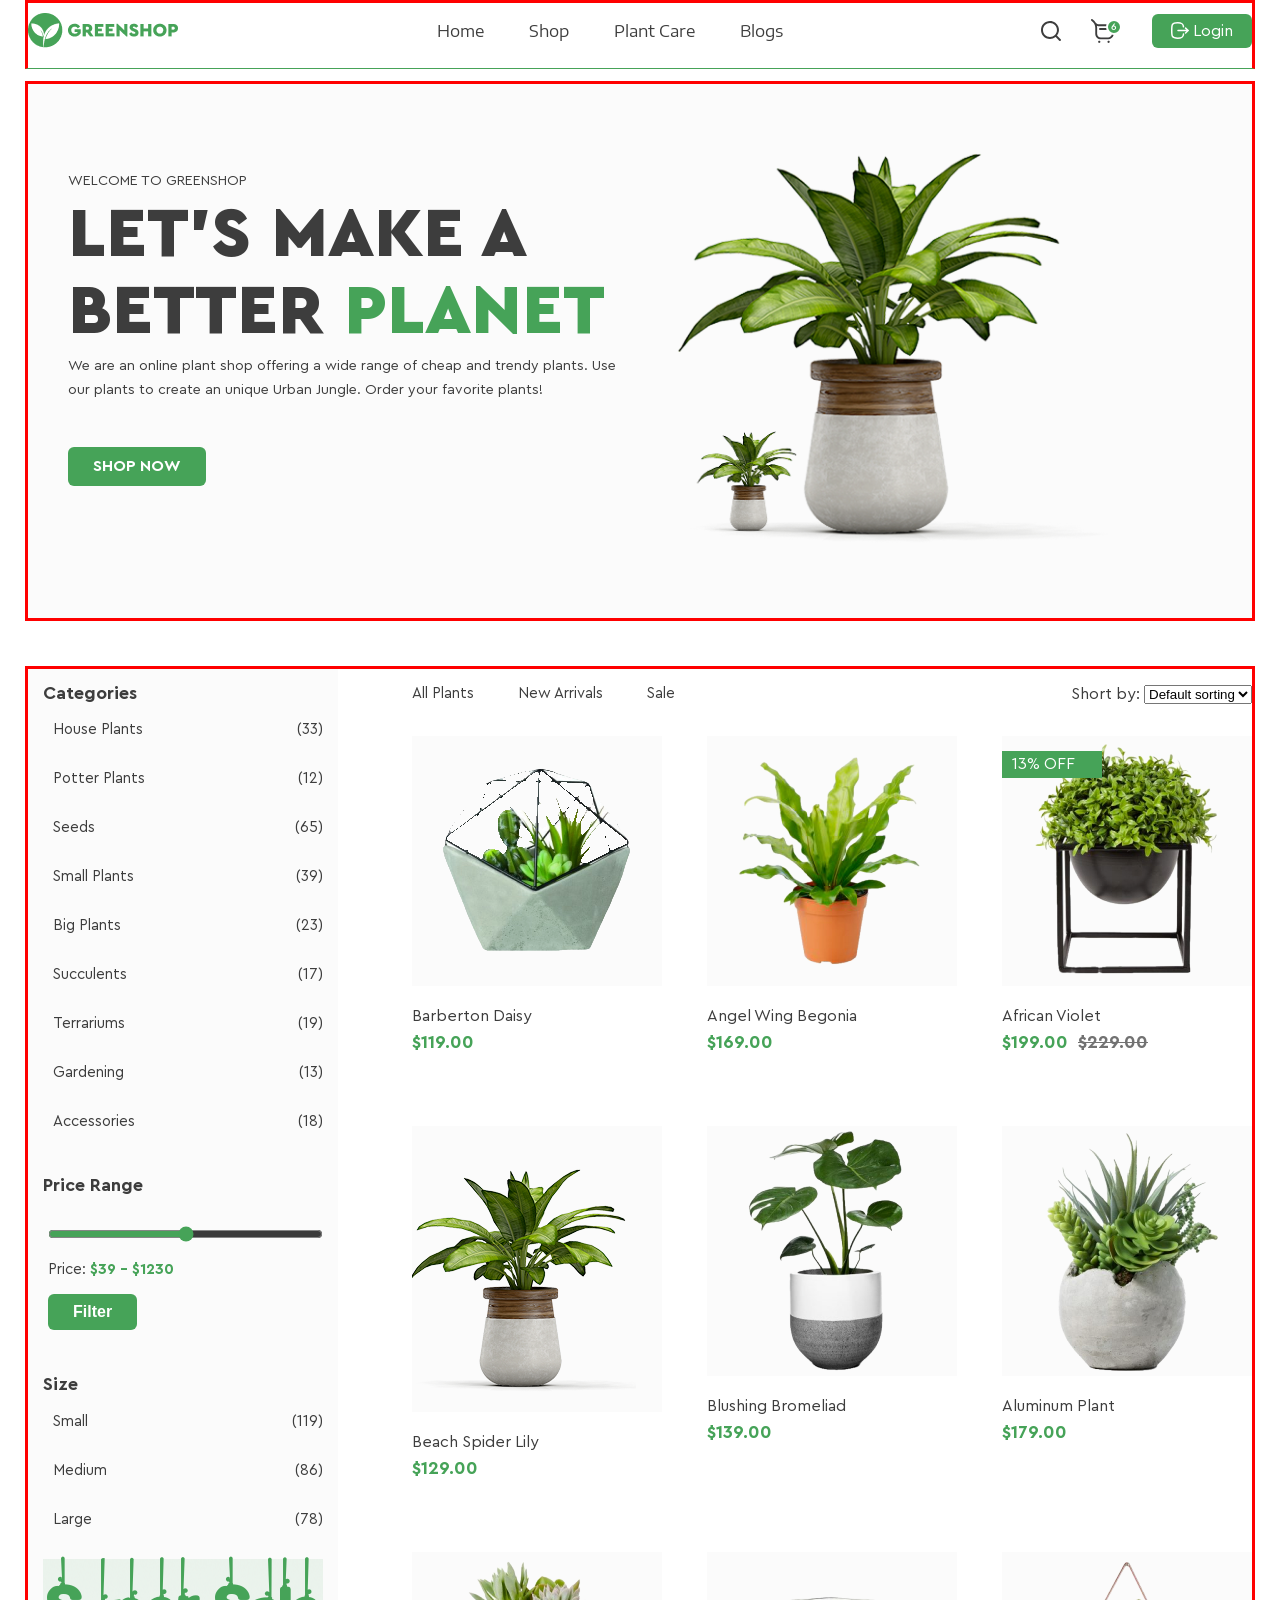
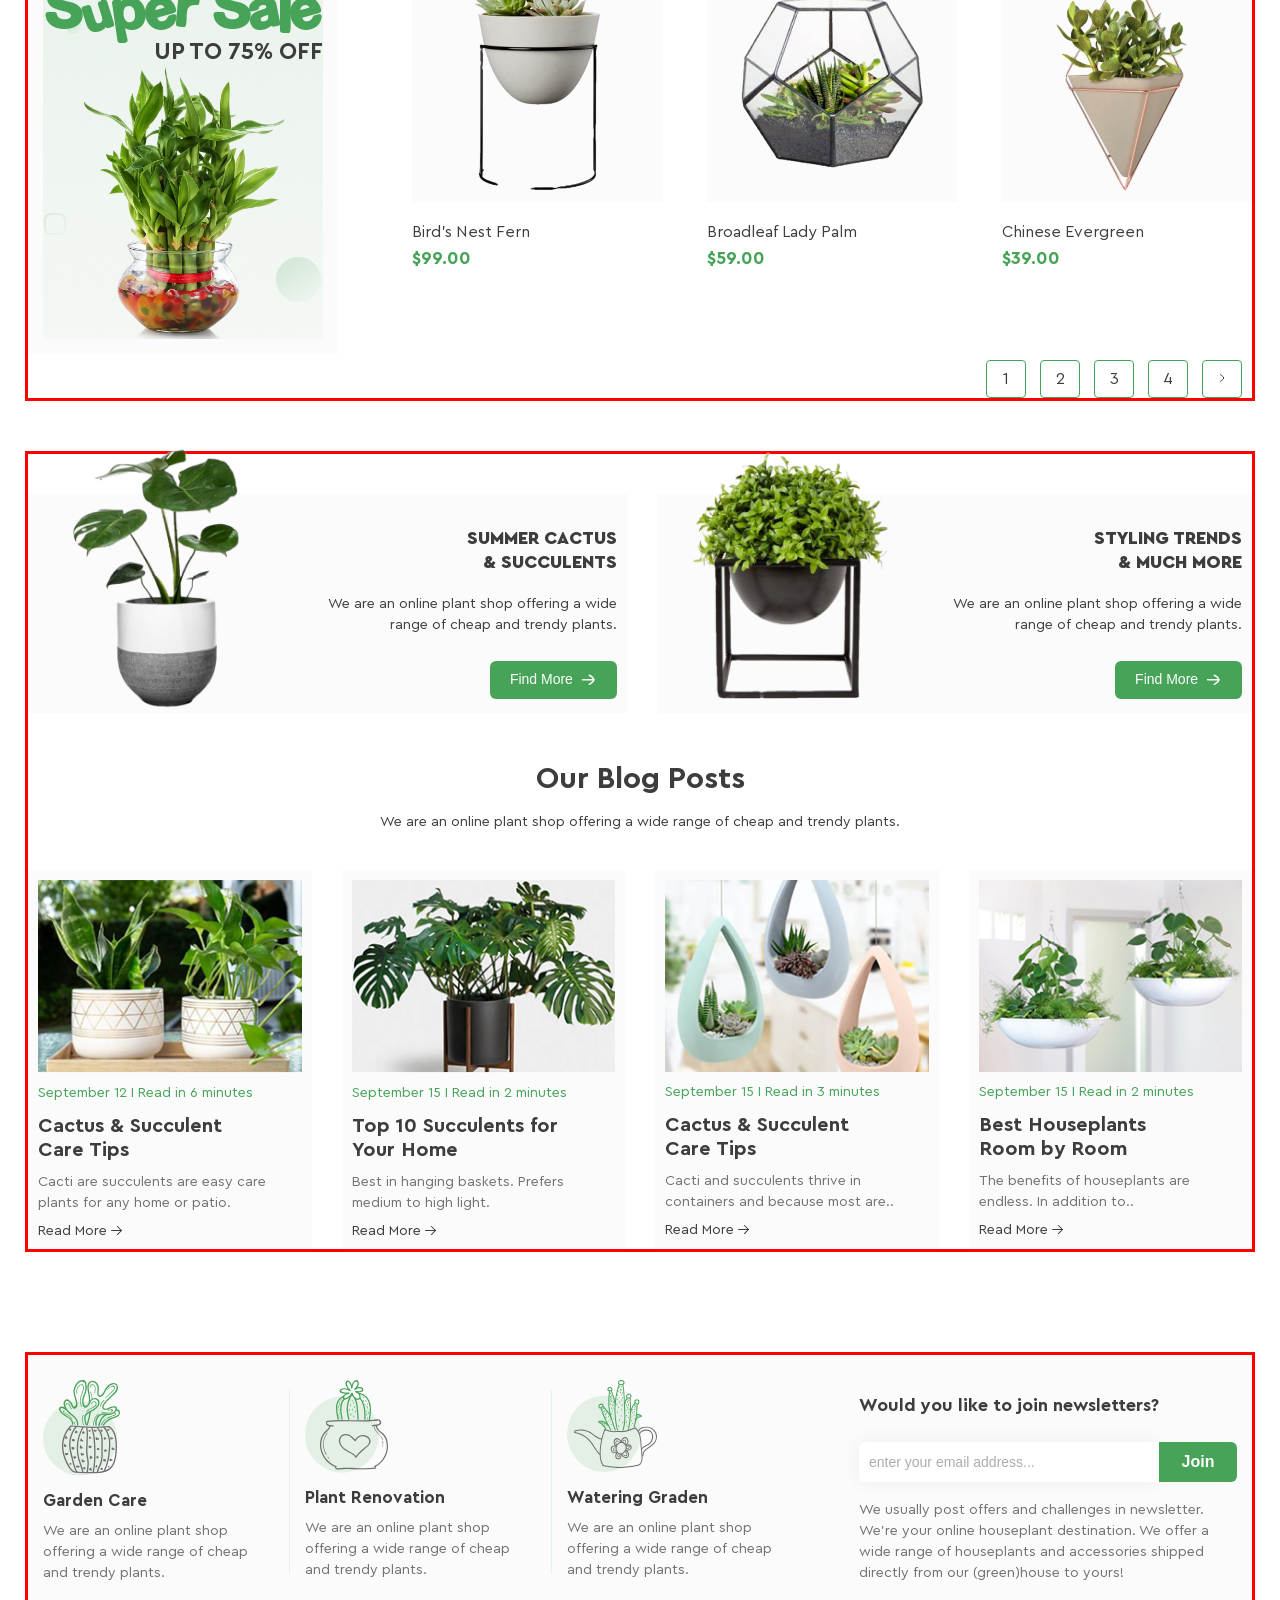
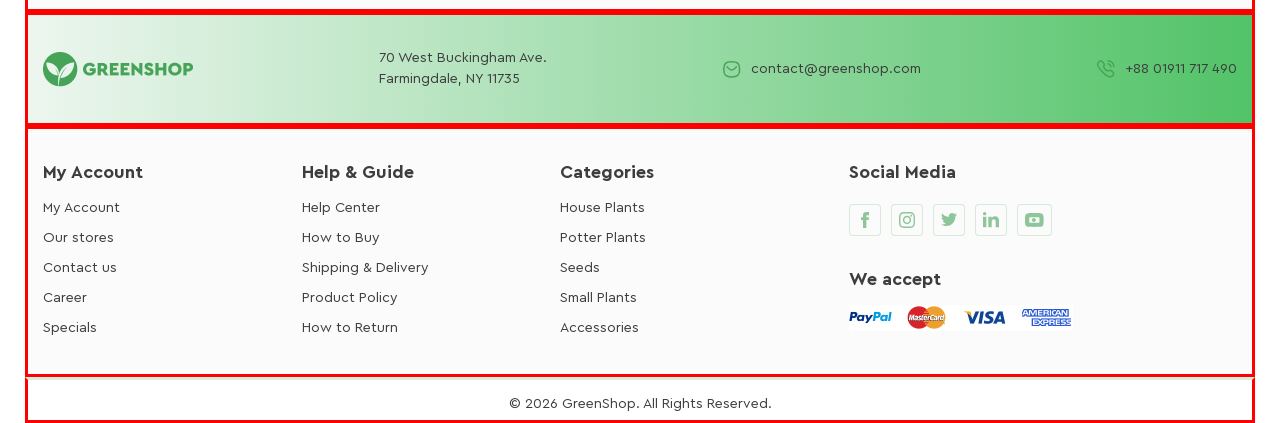
==== commit 1d6afb4b: "Update header layouе-12-" ====
--- a/index.html
+++ b/index.html
@@ -12,7 +12,7 @@
   <body>
     <header class="header">
       <div class="container">
-        <a href="./index.html">
+        <a class="header-logo" href="./index.html">
           <img src="./images/Logo.png" alt="Greenshop Logo" />
         </a>
         <nav class="nav">
--- a/css/style.css
+++ b/css/style.css
@@ -55,6 +55,7 @@
   padding-right: var(--basic-space);
   margin-left: auto;
   margin-right: auto;
+  border: 3px solid red;
 }
 
 /*--------- CONTAINER END --------- */
@@ -62,6 +63,7 @@
 /*--------- HEADER START --------- */
 
 .header .container {
+  width: 100%;
   border-bottom: 1px solid var(--primary-color);
   display: flex;
   align-items: center;
@@ -70,8 +72,9 @@
 }
 
 .header nav {
-  margin-left: auto;
-  margin-right: auto;
+  flex: 1;
+  display: flex;
+  justify-content: center;
 }
 
 /*--------- HEADER END --------- */
@@ -81,10 +84,7 @@
 .header-actions {
   display: flex;
   align-items: center;
-}
-
-.header-actions > img {
-  margin-right: 30px;
+  gap: 30px;
 }
 
 /*--------- HEADER ACTIONS END --------- */
@@ -97,6 +97,7 @@
 .menu {
   font-family: "Encode Sans Expanded", sans-serif;
   display: flex;
+  justify-content: center;
   justify-content: center;
   gap: 45px;
 }
@@ -169,12 +170,15 @@
 /*--------- NAVIGATION MENU END --------- */
 
 /*--------- LOGIN BUTTON START --------- */
-
+.header-logo {
+  display: flex;
+  align-items: center;
+}
 .login-button {
   display: inline-flex;
   align-items: center;
+  justify-content: center;
   width: 100px;
-  margin-left: auto;
   padding: 7px 15px;
   background-color: var(--primary-color);
   border-radius: 6px;
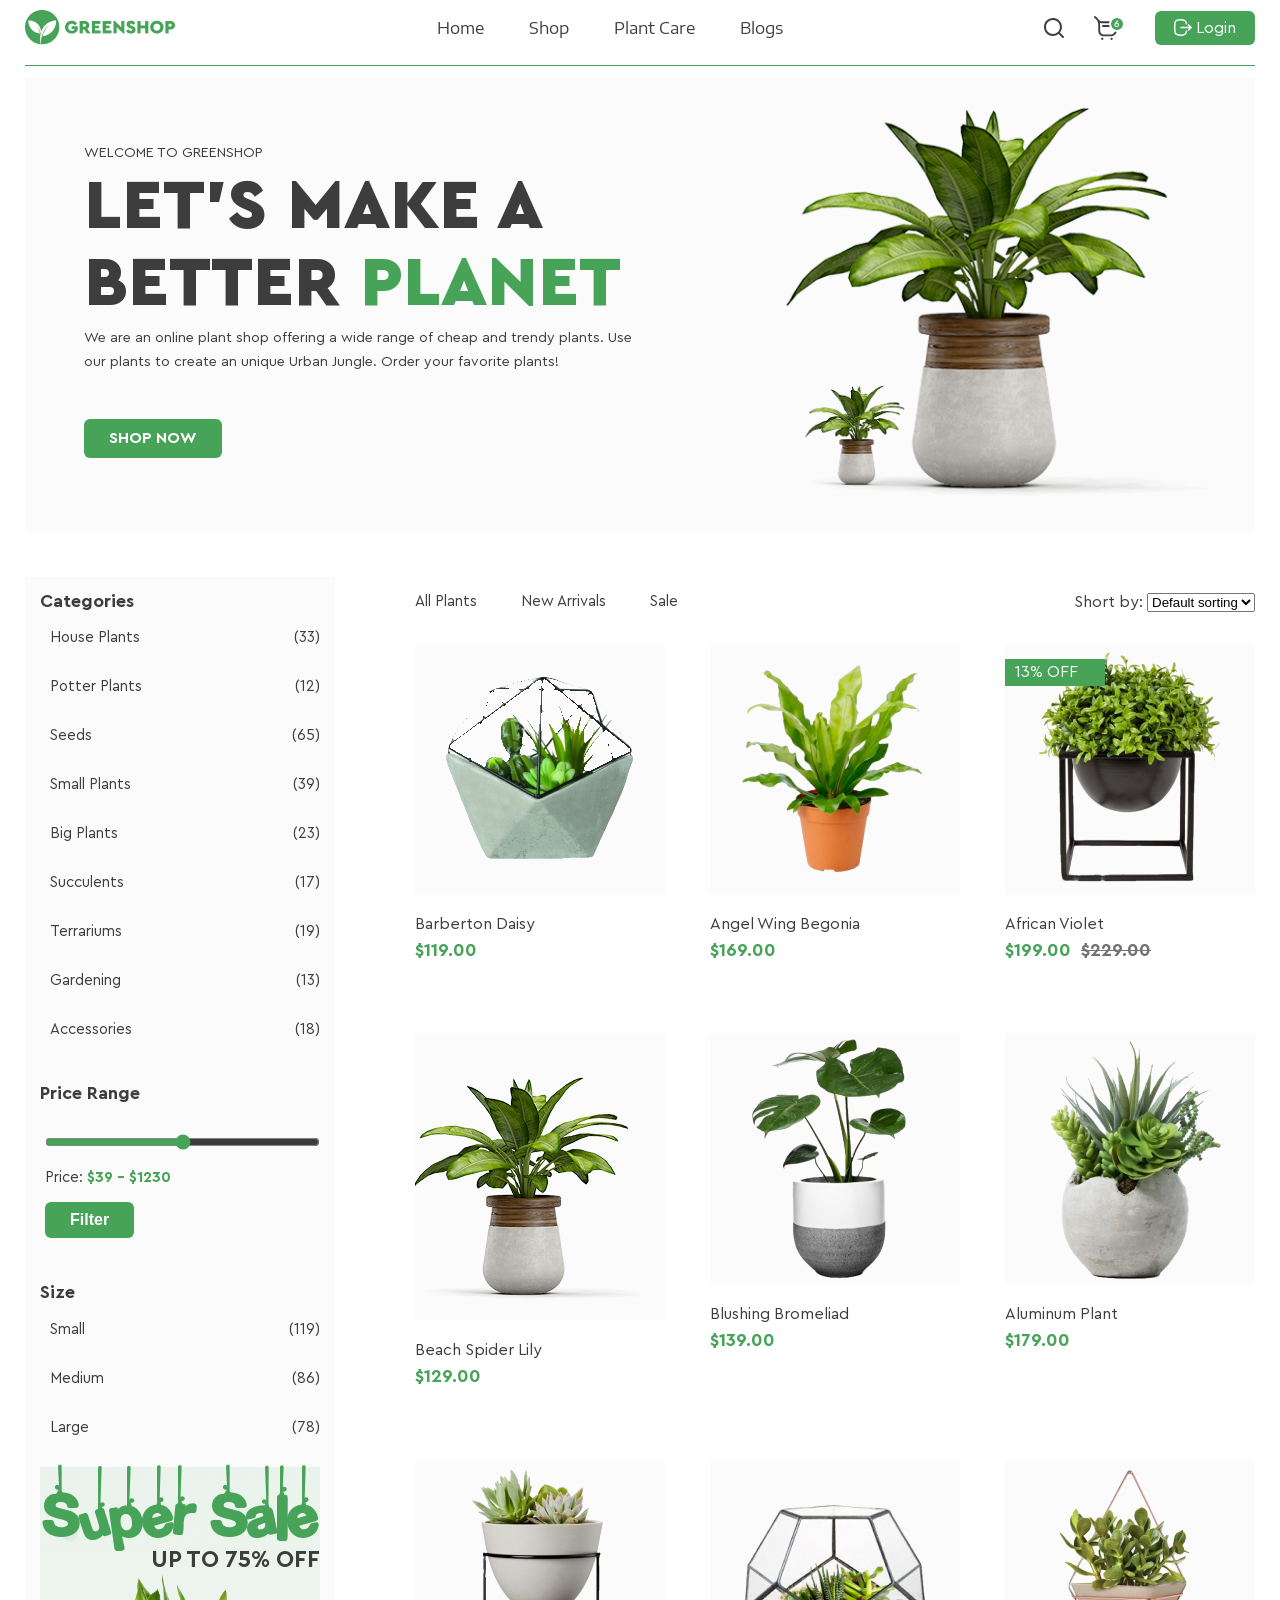
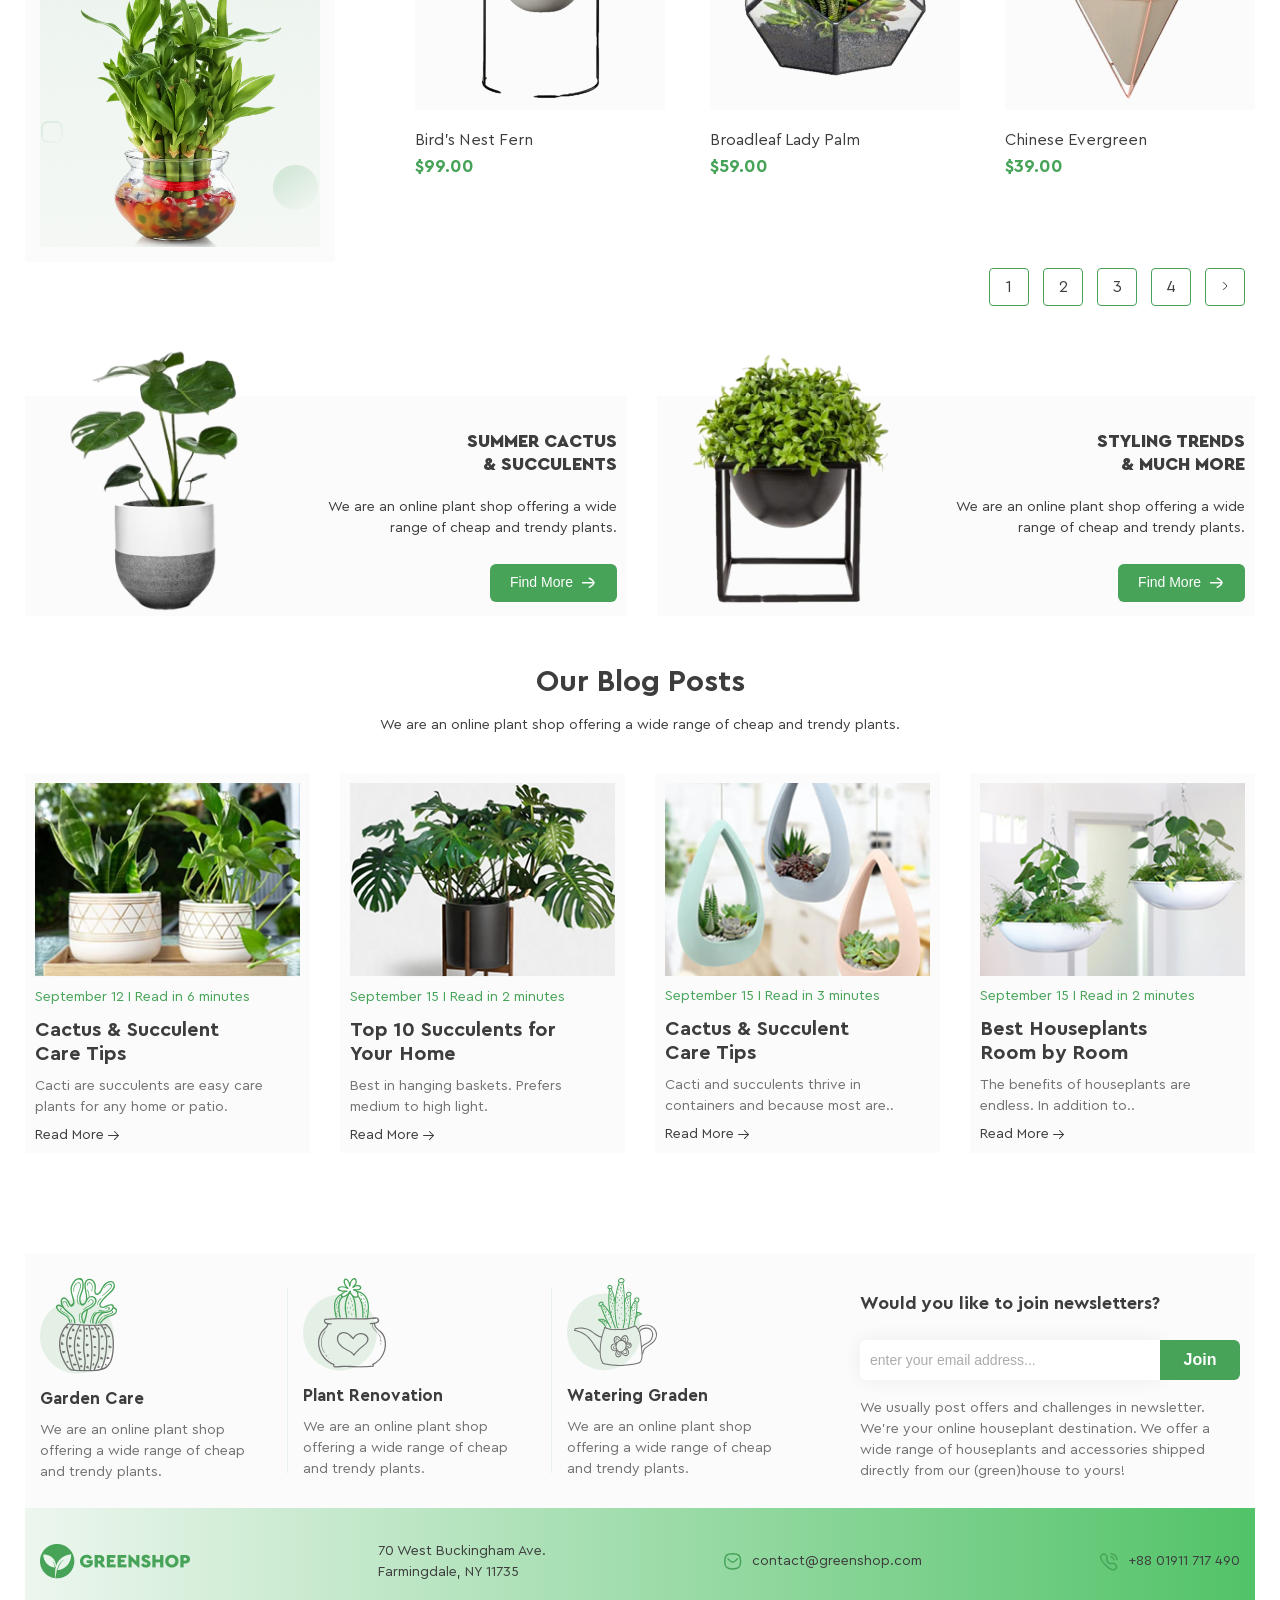
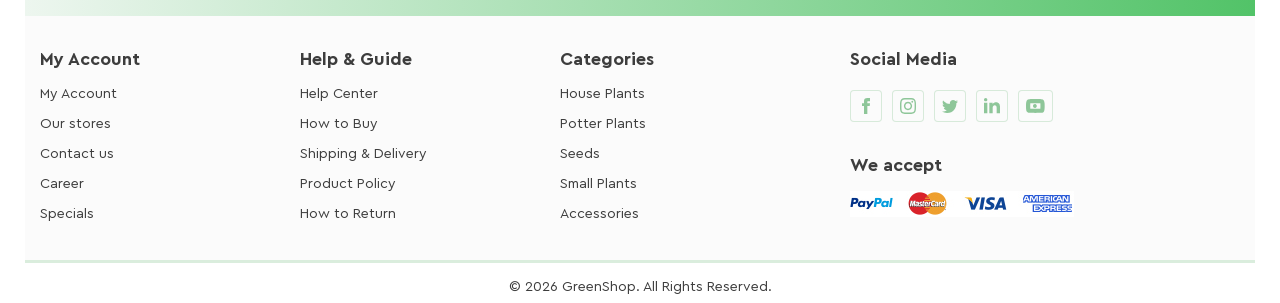
==== commit 5615f47b: "Update hero section-12-" ====
--- a/index.html
+++ b/index.html
@@ -73,21 +73,27 @@
     </header>
 
     <main>
-      <section class="hero container">
-        <div class="wrapper">
-          <p class="hero-welcome">Welcome to GreenShop</p>
-          <h1 class="hero-heading">
-            Let’s Make a Better <span class="accent">Planet</span>
-          </h1>
-          <p class="hero-description">
-            We are an online plant shop offering a wide range of cheap and
-            trendy plants. Use our plants to create an unique Urban Jungle.
-            Order your favorite plants!
-          </p>
-
-          <a class="hero-button" href="#">SHOP NOW</a>
+      <section class="hero">
+        <div class="container">
+          <div class="wrapper">
+            <p class="hero-welcome">Welcome to GreenShop</p>
+            <h1 class="hero-heading">
+              Let’s Make a Better <span class="accent">Planet</span>
+            </h1>
+            <p class="hero-description">
+              We are an online plant shop offering a wide range of cheap and
+              trendy plants. Use our plants to create an unique Urban Jungle.
+              Order your favorite plants!
+            </p>
+
+            <a class="hero-button" href="#">SHOP NOW</a>
+          </div>
+          <img
+            class="hero-image"
+            src="./images/flowers.png"
+            alt="Green plants"
+          />
         </div>
-        <img class="hero-image" src="./images/flowers.png" alt="Green plants" />
       </section>
 
       <section class="products container">
--- a/css/style.css
+++ b/css/style.css
@@ -55,7 +55,6 @@
   padding-right: var(--basic-space);
   margin-left: auto;
   margin-right: auto;
-  border: 3px solid red;
 }
 
 /*--------- CONTAINER END --------- */
@@ -197,21 +196,22 @@
 
 .hero {
   margin-top: 12px;
-  padding: 40px;
+}
+.hero .container {
+  display: flex;
+  align-items: flex-start;
+  justify-content: space-between;
   background-color: var(--background-color);
 }
 
 .wrapper {
-  display: inline-block;
-  margin-top: 50px;
   max-width: 560px;
-  vertical-align: top;
+  margin: 68px 0 0 44px;
 }
 
 .hero-image {
-  display: inline-block;
+  flex: 1;
   max-width: 500px;
-  vertical-align: top;
 }
 
 /*--------- HERO SECTION END --------- */
@@ -251,8 +251,11 @@
 /*--------- HERO BUTTON START --------- */
 
 .hero-button {
-  display: inline-block;
+  display: inline-flex;
+  align-items: center;
+  justify-content: center;
   padding: 10px 25px;
+  max-width: 140px;
   background-color: var(--primary-color);
   border: none;
   border-radius: 6px;
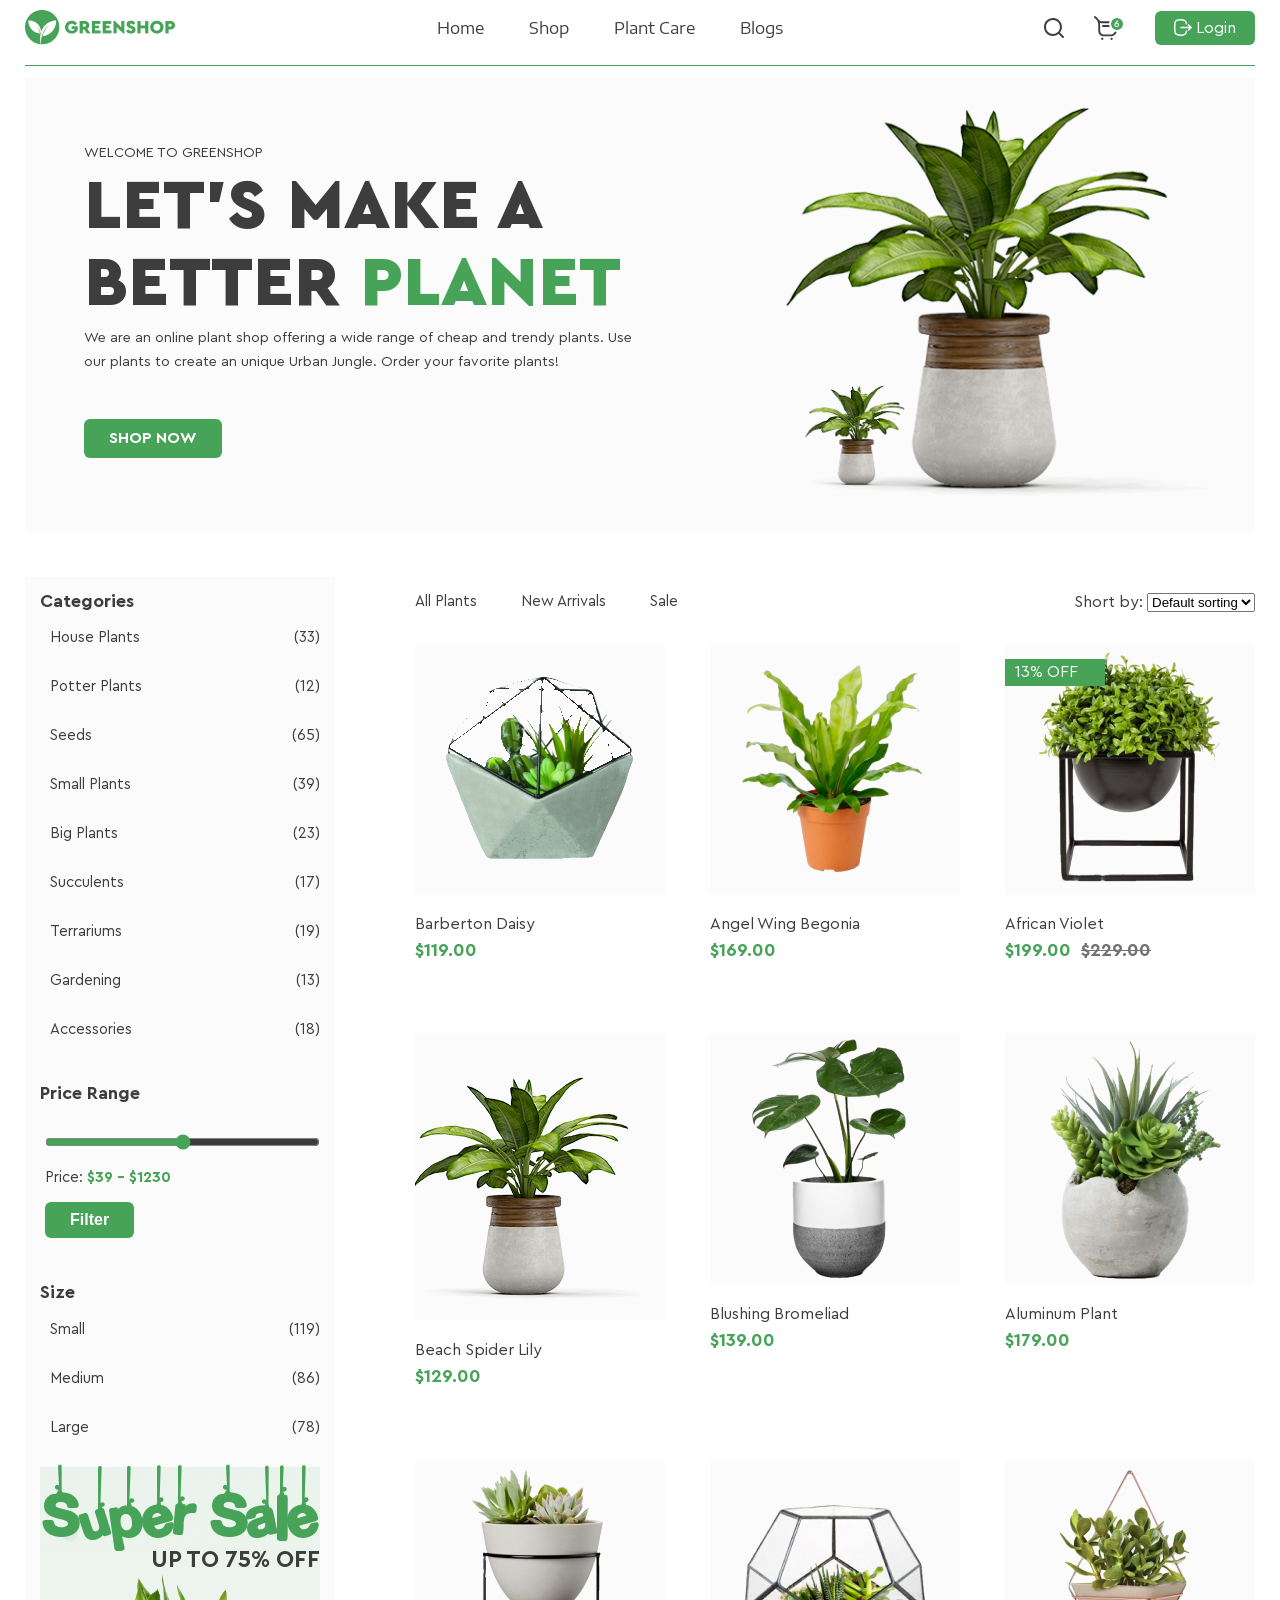
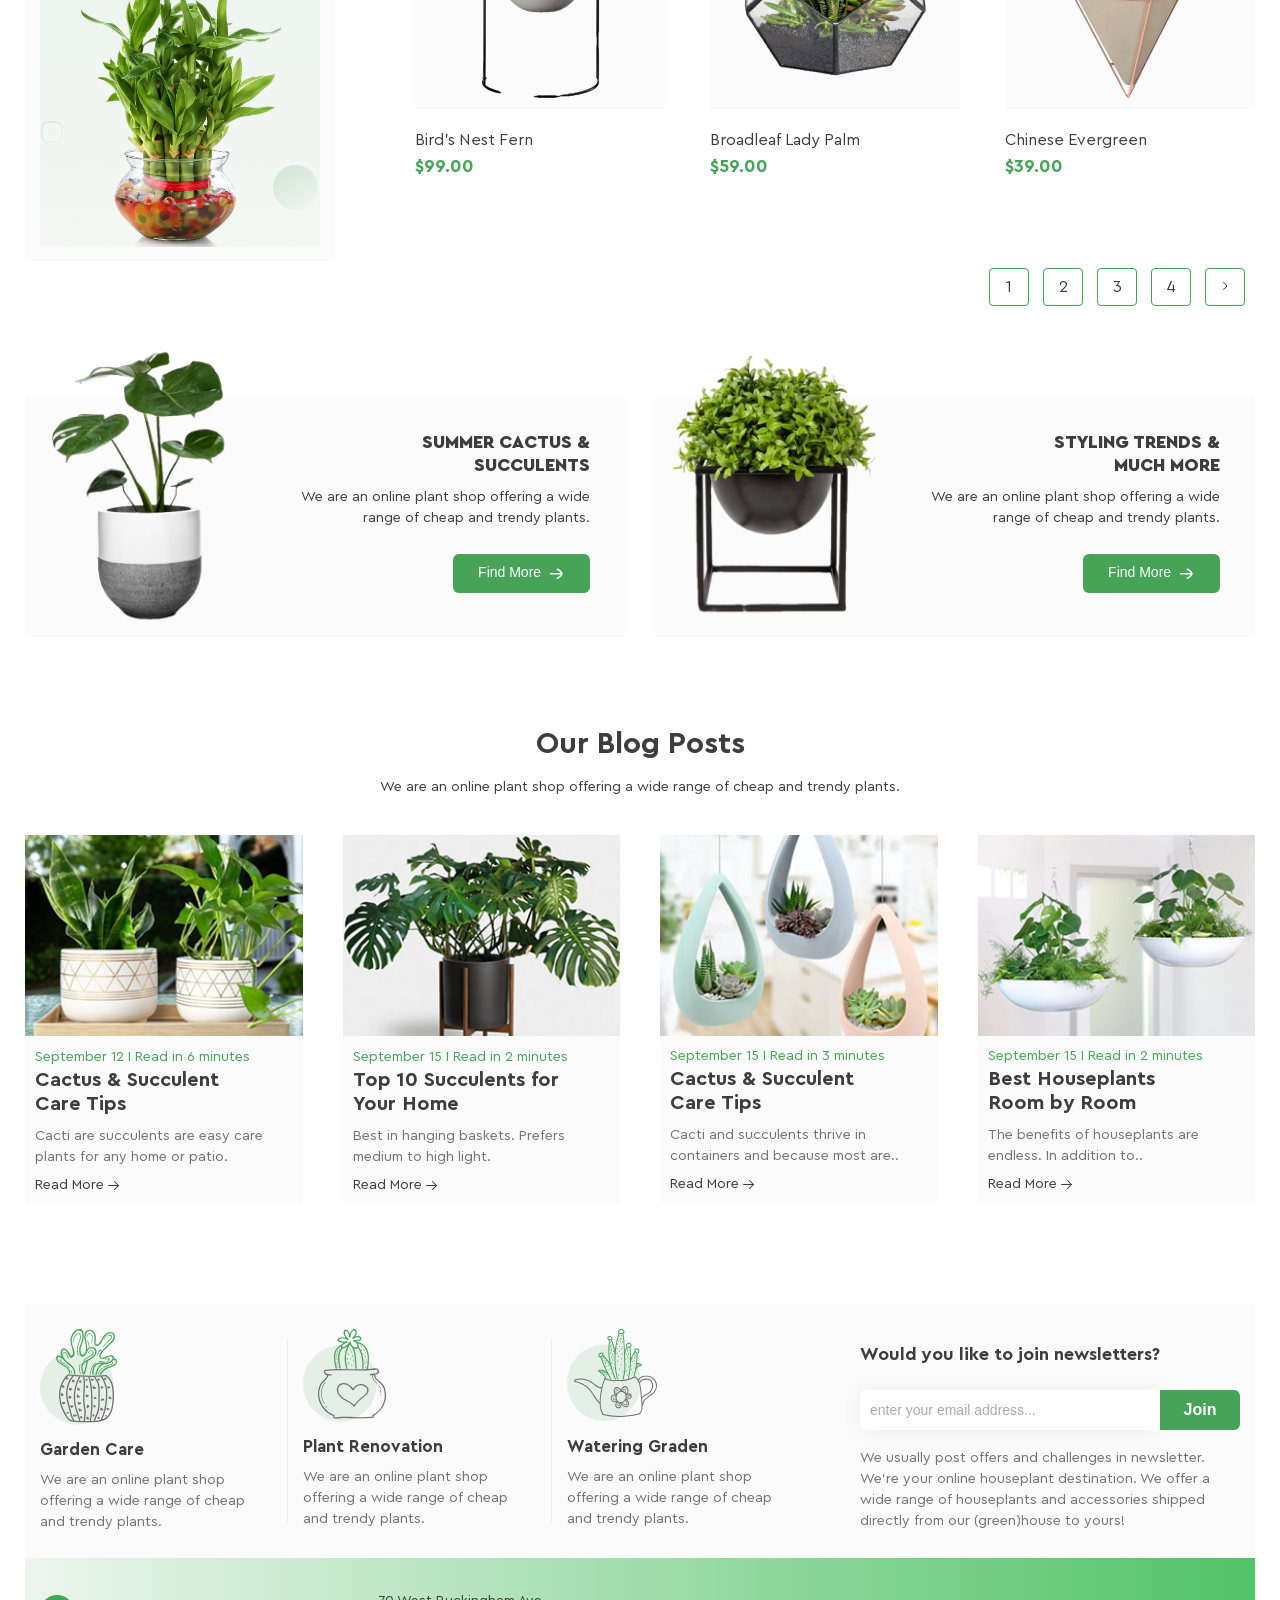
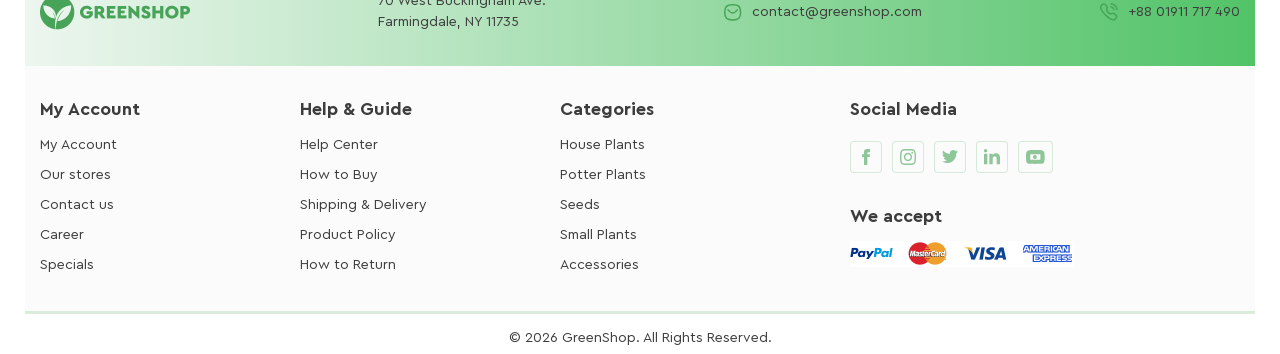
==== commit 296c89d2: "Update discover section -12-" ====
--- a/index.html
+++ b/index.html
@@ -747,169 +747,191 @@
         <div class="clearfix"></div>
       </section>
 
-      <section class="discover container">
-        <div class="offers">
-          <div class="offer">
-            <img src="./images/promo-flowers1.png" alt="Flower" />
-
-            <div class="offer-info">
-              <h2 class="offer-heading">Summer Cactus & Succulents</h2>
-              <p class="offer-text">
-                We are an online plant shop offering a wide range of cheap and
-                trendy plants.
-              </p>
-              <button class="offer-button" type="button">
-                Find More
-                <img src="./images/Arrow-promo.svg" alt="Arrow" />
-              </button>
-            </div>
-          </div>
-
-          <div class="offer">
-            <img src="./images/promo-flowers2.png" alt="Flower" />
-            <div class="offer-info">
-              <h2 class="offer-heading">Styling Trends & Much More</h2>
-              <p class="offer-text">
-                We are an online plant shop offering a wide range of cheap and
-                trendy plants.
-              </p>
-              <button class="offer-button" type="button">
-                Find More
-                <img src="./images/Arrow-promo.svg" alt="Arrow" />
-              </button>
+      <section class="discover">
+        <div class="container">
+          <div class="offers">
+            <div class="offer">
+              <img src="./images/promo-flowers1.png" alt="Flower" />
+
+              <div class="offer-info">
+                <h2 class="offer-heading">Summer Cactus & Succulents</h2>
+                <p class="offer-text">
+                  We are an online plant shop offering a wide range of cheap and
+                  trendy plants.
+                </p>
+                <button class="offer-button" type="button">
+                  Find More
+                  <img src="./images/Arrow-promo.svg" alt="Arrow" />
+                </button>
+              </div>
+            </div>
+
+            <div class="offer">
+              <img src="./images/promo-flowers2.png" alt="Flower" />
+              <div class="offer-info">
+                <h2 class="offer-heading">Styling Trends & Much More</h2>
+                <p class="offer-text">
+                  We are an online plant shop offering a wide range of cheap and
+                  trendy plants.
+                </p>
+                <button class="offer-button" type="button">
+                  Find More
+                  <img src="./images/Arrow-promo.svg" alt="Arrow" />
+                </button>
+              </div>
             </div>
           </div>
         </div>
 
         <div class="articles">
-          <h2 class="articles-heading">Our Blog Posts</h2>
-
-          <p class="articles-description">
-            We are an online plant shop offering a wide range of cheap and
-            trendy plants.
-          </p>
+          <div class="container">
+            <h2 class="articles-heading">Our Blog Posts</h2>
+
+            <p class="articles-description">
+              We are an online plant shop offering a wide range of cheap and
+              trendy plants.
+            </p>
+          </div>
 
           <div class="articles-list">
-            <div class="article">
-              <img src="./images/blog-flowers1.png" alt="Plant" />
-              <p class="article-date">September 12 I Read in 6 minutes</p>
-              <h3 class="article-title">Cactus & Succulent<br />Care Tips</h3>
-
-              <p class="article-description">
-                Cacti are succulents are easy care plants for any home or patio.
-              </p>
-
-              <a class="article-link" href="#">
-                Read More
-                <svg
-                  width="11"
-                  height="10"
-                  viewBox="0 0 11 10"
-                  fill="none"
-                  xmlns="http://www.w3.org/2000/svg"
-                >
-                  <path
-                    d="M0 4.51628C0 4.26315 0.188103 4.05395 0.432153 4.02084L0.5 4.01628L10.5 4.01628C10.7761 4.01628 11 4.24014 11 4.51628C11 4.76941 10.8119 4.97861 10.5678 5.01171L10.5 5.01628L0.5 5.01628C0.223858 5.01628 0 4.79242 0 4.51628Z"
-                    fill="currentColor"
-                  />
-                  <path
-                    d="M6.11401 0.854314C5.91832 0.659472 5.91764 0.342891 6.11248 0.147209C6.28961 -0.0306841 6.56735 -0.0474193 6.7634 0.0973952L6.81959 0.145686L10.8529 4.16169C11.0313 4.33934 11.0476 4.61809 10.9016 4.81413L10.853 4.87028L6.81962 8.88695C6.62395 9.08181 6.30737 9.08115 6.11251 8.88549C5.93537 8.70761 5.91981 8.4298 6.06545 8.23436L6.11398 8.17838L9.79133 4.5158L6.11401 0.854314Z"
-                    fill="currentColor"
-                  />
-                </svg>
-              </a>
-            </div>
-
-            <div class="article">
-              <img src="./images/blog-flowers2.png" alt="Plant" />
-              <p class="article-date">September 15 I Read in 2 minutes</p>
-              <h3 class="article-title">
-                Top 10 Succulents for<br />Your Home
-              </h3>
-
-              <p class="article-description">
-                Best in hanging baskets. Prefers medium to high light.
-              </p>
-
-              <a class="article-link" href="#">
-                Read More
-                <svg
-                  width="11"
-                  height="10"
-                  viewBox="0 0 11 10"
-                  fill="none"
-                  xmlns="http://www.w3.org/2000/svg"
-                >
-                  <path
-                    d="M0 4.51628C0 4.26315 0.188103 4.05395 0.432153 4.02084L0.5 4.01628L10.5 4.01628C10.7761 4.01628 11 4.24014 11 4.51628C11 4.76941 10.8119 4.97861 10.5678 5.01171L10.5 5.01628L0.5 5.01628C0.223858 5.01628 0 4.79242 0 4.51628Z"
-                    fill="currentColor"
-                  />
-                  <path
-                    d="M6.11401 0.854314C5.91832 0.659472 5.91764 0.342891 6.11248 0.147209C6.28961 -0.0306841 6.56735 -0.0474193 6.7634 0.0973952L6.81959 0.145686L10.8529 4.16169C11.0313 4.33934 11.0476 4.61809 10.9016 4.81413L10.853 4.87028L6.81962 8.88695C6.62395 9.08181 6.30737 9.08115 6.11251 8.88549C5.93537 8.70761 5.91981 8.4298 6.06545 8.23436L6.11398 8.17838L9.79133 4.5158L6.11401 0.854314Z"
-                    fill="currentColor"
-                  />
-                </svg>
-              </a>
-            </div>
-
-            <div class="article">
-              <img src="./images/blog-flowers3.png" alt="Plant" />
-              <p class="article-date">September 15 I Read in 3 minutes</p>
-              <h3 class="article-title">Cactus & Succulent<br />Care Tips</h3>
-
-              <p class="article-description">
-                Cacti and succulents thrive in containers and because most are..
-              </p>
-
-              <a class="article-link" href="#">
-                Read More
-                <svg
-                  width="11"
-                  height="10"
-                  viewBox="0 0 11 10"
-                  fill="none"
-                  xmlns="http://www.w3.org/2000/svg"
-                >
-                  <path
-                    d="M0 4.51628C0 4.26315 0.188103 4.05395 0.432153 4.02084L0.5 4.01628L10.5 4.01628C10.7761 4.01628 11 4.24014 11 4.51628C11 4.76941 10.8119 4.97861 10.5678 5.01171L10.5 5.01628L0.5 5.01628C0.223858 5.01628 0 4.79242 0 4.51628Z"
-                    fill="currentColor"
-                  />
-                  <path
-                    d="M6.11401 0.854314C5.91832 0.659472 5.91764 0.342891 6.11248 0.147209C6.28961 -0.0306841 6.56735 -0.0474193 6.7634 0.0973952L6.81959 0.145686L10.8529 4.16169C11.0313 4.33934 11.0476 4.61809 10.9016 4.81413L10.853 4.87028L6.81962 8.88695C6.62395 9.08181 6.30737 9.08115 6.11251 8.88549C5.93537 8.70761 5.91981 8.4298 6.06545 8.23436L6.11398 8.17838L9.79133 4.5158L6.11401 0.854314Z"
-                    fill="currentColor"
-                  />
-                </svg>
-              </a>
-            </div>
-
-            <div class="article">
-              <img src="./images/blog-flowers4.png" alt="Plant" />
-              <p class="article-date">September 15 I Read in 2 minutes</p>
-              <h3 class="article-title">Best Houseplants <br />Room by Room</h3>
-
-              <p class="article-description">
-                The benefits of houseplants are endless. In addition to..
-              </p>
-
-              <a class="article-link" href="#">
-                Read More
-                <svg
-                  width="11"
-                  height="10"
-                  viewBox="0 0 11 10"
-                  fill="none"
-                  xmlns="http://www.w3.org/2000/svg"
-                >
-                  <path
-                    d="M0 4.51628C0 4.26315 0.188103 4.05395 0.432153 4.02084L0.5 4.01628L10.5 4.01628C10.7761 4.01628 11 4.24014 11 4.51628C11 4.76941 10.8119 4.97861 10.5678 5.01171L10.5 5.01628L0.5 5.01628C0.223858 5.01628 0 4.79242 0 4.51628Z"
-                    fill="currentColor"
-                  />
-                  <path
-                    d="M6.11401 0.854314C5.91832 0.659472 5.91764 0.342891 6.11248 0.147209C6.28961 -0.0306841 6.56735 -0.0474193 6.7634 0.0973952L6.81959 0.145686L10.8529 4.16169C11.0313 4.33934 11.0476 4.61809 10.9016 4.81413L10.853 4.87028L6.81962 8.88695C6.62395 9.08181 6.30737 9.08115 6.11251 8.88549C5.93537 8.70761 5.91981 8.4298 6.06545 8.23436L6.11398 8.17838L9.79133 4.5158L6.11401 0.854314Z"
-                    fill="currentColor"
-                  />
-                </svg>
-              </a>
+            <div class="container">
+              <div class="article">
+                <img src="./images/blog-flowers1.png" alt="Plant" />
+                <div class="article-info">
+                  <p class="article-date">September 12 I Read in 6 minutes</p>
+                  <h3 class="article-title">
+                    Cactus & Succulent<br />Care Tips
+                  </h3>
+
+                  <p class="article-description">
+                    Cacti are succulents are easy care plants for any home or
+                    patio.
+                  </p>
+
+                  <a class="article-link" href="#">
+                    Read More
+                    <svg
+                      width="11"
+                      height="10"
+                      viewBox="0 0 11 10"
+                      fill="none"
+                      xmlns="http://www.w3.org/2000/svg"
+                    >
+                      <path
+                        d="M0 4.51628C0 4.26315 0.188103 4.05395 0.432153 4.02084L0.5 4.01628L10.5 4.01628C10.7761 4.01628 11 4.24014 11 4.51628C11 4.76941 10.8119 4.97861 10.5678 5.01171L10.5 5.01628L0.5 5.01628C0.223858 5.01628 0 4.79242 0 4.51628Z"
+                        fill="currentColor"
+                      />
+                      <path
+                        d="M6.11401 0.854314C5.91832 0.659472 5.91764 0.342891 6.11248 0.147209C6.28961 -0.0306841 6.56735 -0.0474193 6.7634 0.0973952L6.81959 0.145686L10.8529 4.16169C11.0313 4.33934 11.0476 4.61809 10.9016 4.81413L10.853 4.87028L6.81962 8.88695C6.62395 9.08181 6.30737 9.08115 6.11251 8.88549C5.93537 8.70761 5.91981 8.4298 6.06545 8.23436L6.11398 8.17838L9.79133 4.5158L6.11401 0.854314Z"
+                        fill="currentColor"
+                      />
+                    </svg>
+                  </a>
+                </div>
+              </div>
+
+              <div class="article">
+                <img src="./images/blog-flowers2.png" alt="Plant" />
+                <div class="article-info">
+                  <p class="article-date">September 15 I Read in 2 minutes</p>
+                  <h3 class="article-title">
+                    Top 10 Succulents for<br />Your Home
+                  </h3>
+
+                  <p class="article-description">
+                    Best in hanging baskets. Prefers medium to high light.
+                  </p>
+
+                  <a class="article-link" href="#">
+                    Read More
+                    <svg
+                      width="11"
+                      height="10"
+                      viewBox="0 0 11 10"
+                      fill="none"
+                      xmlns="http://www.w3.org/2000/svg"
+                    >
+                      <path
+                        d="M0 4.51628C0 4.26315 0.188103 4.05395 0.432153 4.02084L0.5 4.01628L10.5 4.01628C10.7761 4.01628 11 4.24014 11 4.51628C11 4.76941 10.8119 4.97861 10.5678 5.01171L10.5 5.01628L0.5 5.01628C0.223858 5.01628 0 4.79242 0 4.51628Z"
+                        fill="currentColor"
+                      />
+                      <path
+                        d="M6.11401 0.854314C5.91832 0.659472 5.91764 0.342891 6.11248 0.147209C6.28961 -0.0306841 6.56735 -0.0474193 6.7634 0.0973952L6.81959 0.145686L10.8529 4.16169C11.0313 4.33934 11.0476 4.61809 10.9016 4.81413L10.853 4.87028L6.81962 8.88695C6.62395 9.08181 6.30737 9.08115 6.11251 8.88549C5.93537 8.70761 5.91981 8.4298 6.06545 8.23436L6.11398 8.17838L9.79133 4.5158L6.11401 0.854314Z"
+                        fill="currentColor"
+                      />
+                    </svg>
+                  </a>
+                </div>
+              </div>
+
+              <div class="article">
+                <img src="./images/blog-flowers3.png" alt="Plant" />
+                <div class="article-info">
+                  <p class="article-date">September 15 I Read in 3 minutes</p>
+                  <h3 class="article-title">
+                    Cactus & Succulent<br />Care Tips
+                  </h3>
+
+                  <p class="article-description">
+                    Cacti and succulents thrive in containers and because most
+                    are..
+                  </p>
+
+                  <a class="article-link" href="#">
+                    Read More
+                    <svg
+                      width="11"
+                      height="10"
+                      viewBox="0 0 11 10"
+                      fill="none"
+                      xmlns="http://www.w3.org/2000/svg"
+                    >
+                      <path
+                        d="M0 4.51628C0 4.26315 0.188103 4.05395 0.432153 4.02084L0.5 4.01628L10.5 4.01628C10.7761 4.01628 11 4.24014 11 4.51628C11 4.76941 10.8119 4.97861 10.5678 5.01171L10.5 5.01628L0.5 5.01628C0.223858 5.01628 0 4.79242 0 4.51628Z"
+                        fill="currentColor"
+                      />
+                      <path
+                        d="M6.11401 0.854314C5.91832 0.659472 5.91764 0.342891 6.11248 0.147209C6.28961 -0.0306841 6.56735 -0.0474193 6.7634 0.0973952L6.81959 0.145686L10.8529 4.16169C11.0313 4.33934 11.0476 4.61809 10.9016 4.81413L10.853 4.87028L6.81962 8.88695C6.62395 9.08181 6.30737 9.08115 6.11251 8.88549C5.93537 8.70761 5.91981 8.4298 6.06545 8.23436L6.11398 8.17838L9.79133 4.5158L6.11401 0.854314Z"
+                        fill="currentColor"
+                      />
+                    </svg>
+                  </a>
+                </div>
+              </div>
+
+              <div class="article">
+                <img src="./images/blog-flowers4.png" alt="Plant" />
+                <div class="article-info">
+                  <p class="article-date">September 15 I Read in 2 minutes</p>
+                  <h3 class="article-title">
+                    Best Houseplants <br />Room by Room
+                  </h3>
+
+                  <p class="article-description">
+                    The benefits of houseplants are endless. In addition to..
+                  </p>
+
+                  <a class="article-link" href="#">
+                    Read More
+                    <svg
+                      width="11"
+                      height="10"
+                      viewBox="0 0 11 10"
+                      fill="none"
+                      xmlns="http://www.w3.org/2000/svg"
+                    >
+                      <path
+                        d="M0 4.51628C0 4.26315 0.188103 4.05395 0.432153 4.02084L0.5 4.01628L10.5 4.01628C10.7761 4.01628 11 4.24014 11 4.51628C11 4.76941 10.8119 4.97861 10.5678 5.01171L10.5 5.01628L0.5 5.01628C0.223858 5.01628 0 4.79242 0 4.51628Z"
+                        fill="currentColor"
+                      />
+                      <path
+                        d="M6.11401 0.854314C5.91832 0.659472 5.91764 0.342891 6.11248 0.147209C6.28961 -0.0306841 6.56735 -0.0474193 6.7634 0.0973952L6.81959 0.145686L10.8529 4.16169C11.0313 4.33934 11.0476 4.61809 10.9016 4.81413L10.853 4.87028L6.81962 8.88695C6.62395 9.08181 6.30737 9.08115 6.11251 8.88549C5.93537 8.70761 5.91981 8.4298 6.06545 8.23436L6.11398 8.17838L9.79133 4.5158L6.11401 0.854314Z"
+                        fill="currentColor"
+                      />
+                    </svg>
+                  </a>
+                </div>
+              </div>
             </div>
           </div>
         </div>
--- a/css/style.css
+++ b/css/style.css
@@ -573,28 +573,37 @@
 /*--------- DISCOVER SECTION START --------- */
 
 .discover {
-  margin-top: 50px;
-  padding: 40px 0 0;
+  margin-top: 40px;
 }
 
 /*--------- OFFERS START --------- */
 
 .offers {
   display: flex;
+  gap: 30px;
+  position: relative;
+  left: -15px;
+  width: calc(100% + 30px);
+  padding-top: 50px;
+}
+
+.offer {
+  display: flex;
+  align-items: center;
   justify-content: space-between;
-  gap: 30px;
-}
-
-.offer {
-  display: flex;
-  align-items: center;
+  flex: 1;
   background-color: var(--background-color);
+  position: relative;
 }
 
 .offer > img {
+  width: 280px;
+  height: auto;
   display: block;
-  max-width: 45%;
-  margin-top: -50px;
+  position: absolute;
+  left: -20px;
+  top: -50px;
+  z-index: 1;
 }
 
 .offer-info {
@@ -602,11 +611,12 @@
   flex-direction: column;
   align-items: flex-end;
   text-align: right;
+  margin: 35px 35px 45px auto;
 }
 
 .offer-heading {
-  margin: 20px 10px;
-  max-width: 150px;
+  margin-bottom: 10px;
+  max-width: 170px;
   font-size: 18px;
   font-weight: 900;
   text-transform: uppercase;
@@ -614,15 +624,15 @@
 }
 
 .offer-text {
-  margin: 0 10px;
-  font-size: 14px;
+  margin-bottom: 25px;
+  font-size: 14px;
+  max-width: 300px;
   font-weight: 400;
   line-height: 1.5;
 }
 
 .offer-button {
-  padding: 10px 20px;
-  margin: 25px 10px 0;
+  padding: 10px 25px;
   border: none;
   border-radius: 6px;
   background-color: var(--primary-color);
@@ -643,7 +653,7 @@
 /*--------- ARTICLES START --------- */
 
 .articles {
-  margin-top: 50px;
+  margin-top: 90px;
 }
 
 .articles-heading {
@@ -653,29 +663,41 @@
   line-height: 1.1;
   text-align: center;
 }
+
 .articles-description {
   font-size: 14px;
   font-weight: 400;
   line-height: 1.7;
   text-align: center;
-  margin-bottom: 35px;
-}
+}
+
+.article > img {
+  width: 100%;
+  display: block;
+}
+
 .articles-list {
-  display: flex;
-  gap: 30px;
+  margin-top: 35px;
 }
 
 .article {
-  display: flex;
-  flex-direction: column;
   flex: 1;
-  padding: 10px;
   background-color: var(--background-color);
   text-align: left;
 }
 
-.article > img {
-  display: block;
+.articles-list .container {
+  padding-inline: 0;
+  display: flex;
+  justify-content: space-between;
+  align-items: flex-start;
+  gap: 40px;
+}
+
+.article-info {
+  display: flex;
+  flex-direction: column;
+  margin: 10px;
 }
 
 .article-date {
@@ -683,14 +705,13 @@
   font-size: 14px;
   font-weight: 500;
   line-height: 1.5;
-  margin-top: 10px;
 }
 
 .article-title {
   font-size: 20px;
   font-weight: 700;
   line-height: 1.2;
-  margin-top: 10px;
+  margin-top: px;
 }
 
 .article-description {
@@ -706,7 +727,6 @@
   font-size: 14px;
   font-weight: 500;
   line-height: 1.1;
-  text-decoration: none;
   margin-top: 10px;
 }
 
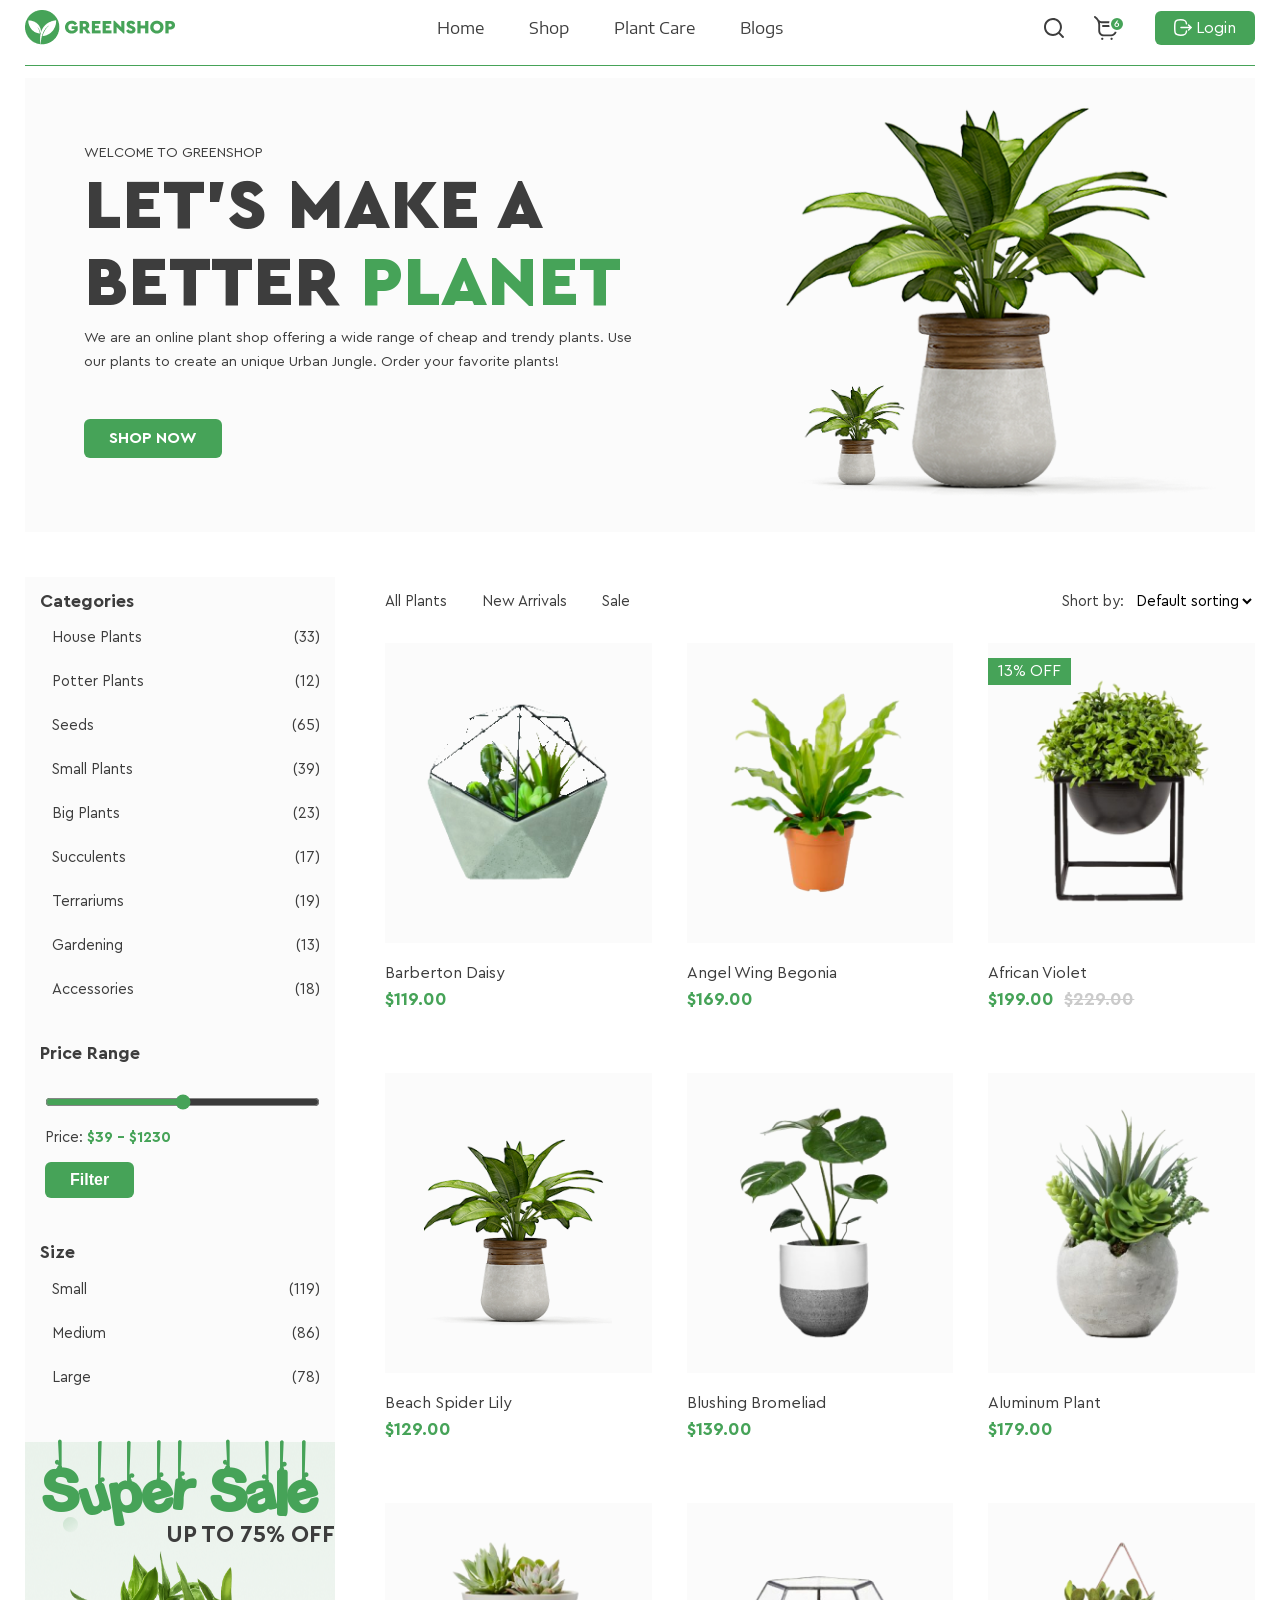
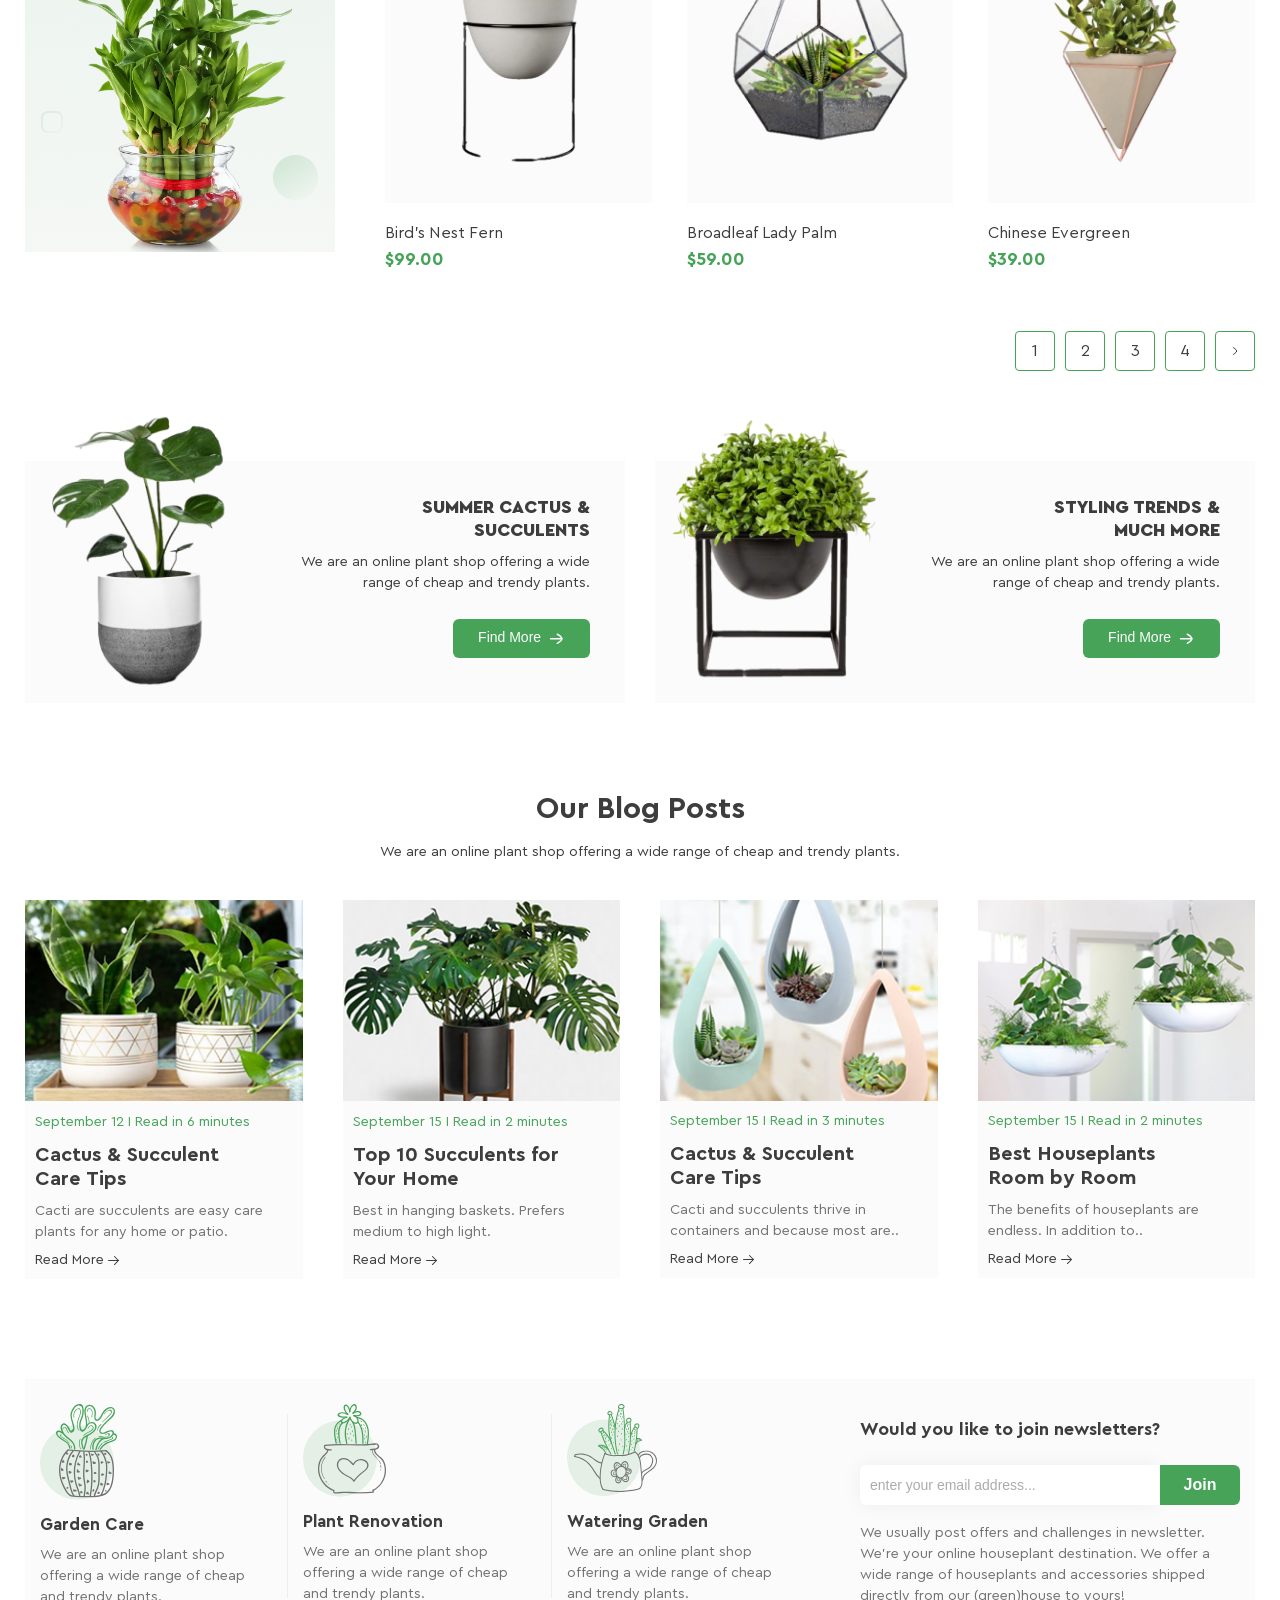
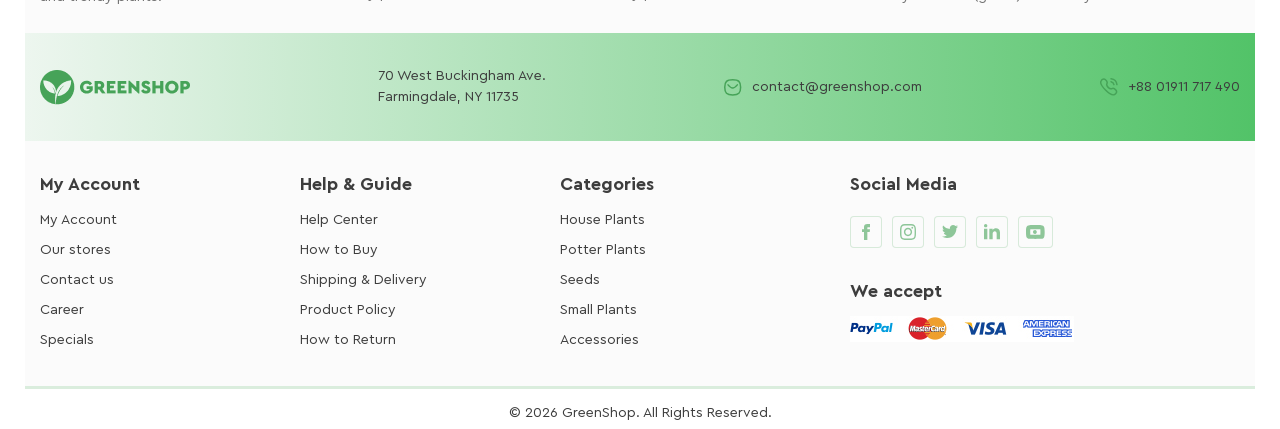
==== commit f2e8ffc7: "feat: add grids for .products-wrapper section" ====
--- a/index.html
+++ b/index.html
@@ -64,7 +64,7 @@
           <img src="./images/Vector.svg" alt="" />
           <img src="./images/Group.svg" alt="" />
 
-          <a class="login-button" href="./login.html">
+          <a class="button login-button" href="./login.html">
             <img src="./images/Logout.svg" alt="" />
             Login
           </a>
@@ -86,7 +86,7 @@
               Order your favorite plants!
             </p>
 
-            <a class="hero-button" href="#">SHOP NOW</a>
+            <a class="button hero-button" href="#">SHOP NOW</a>
           </div>
           <img
             class="hero-image"
@@ -96,655 +96,656 @@
         </div>
       </section>
 
-      <section class="products container">
-        <aside class="sidebar">
-          <h2 class="sidebar-title">Categories</h2>
-
-          <ul class="categories-list">
-            <li>
-              <a href="#">House Plants<span>(33)</span></a>
-            </li>
-            <li>
-              <a href="#">Potter Plants<span>(12)</span></a>
-            </li>
-            <li>
-              <a href="#">Seeds<span>(65)</span></a>
-            </li>
-            <li>
-              <a href="#">Small Plants<span>(39)</span></a>
-            </li>
-            <li>
-              <a href="#">Big Plants<span>(23)</span></a>
-            </li>
-            <li>
-              <a href="#">Succulents<span>(17)</span></a>
-            </li>
-            <li>
-              <a href="#">Terrariums<span>(19)</span></a>
-            </li>
-            <li>
-              <a href="#">Gardening<span>(13)</span></a>
-            </li>
-            <li>
-              <a href="#">Accessories<span>(18)</span></a>
-            </li>
-          </ul>
-
-          <h2 class="price-range-title">Price Range</h2>
-
-          <div class="price-range">
-            <input type="range" />
-
-            <p>Price: <span>$39 - $1230</span></p>
-
-            <button>Filter</button>
-          </div>
-
-          <h2 class="size-title">Size</h2>
-
-          <ul class="categories-list">
-            <li>
-              <a href="#">Small<span>(119)</span></a>
-            </li>
-            <li>
-              <a href="#">Medium<span>(86)</span></a>
-            </li>
-            <li>
-              <a href="#">Large<span>(78)</span></a>
-            </li>
-          </ul>
-
-          <div class="sidebar-banner">
-            <h2 class="sale-title">Super Sale</h2>
-            <p class="sale-description">UP TO 75% OFF</p>
-            <img src="./images/flower-products.png" alt="Flower" />
-          </div>
-        </aside>
-
-        <div class="content">
-          <div class="products-top">
-            <ul class="products-tabs">
-              <li><a href="#">All Plants</a></li>
-              <li><a href="#">New Arrivals</a></li>
-              <li><a href="#">Sale</a></li>
-            </ul>
-
-            <div class="sorting">
-              <span>Short by:</span>
-              <select>
-                <option>Default sorting</option>
-              </select>
+      <section class="products">
+        <div class="container">
+          <div class="products-wrapper">
+            <aside class="sidebar">
+              <h2 class="sidebar-title">Categories</h2>
+
+              <ul class="categories-list">
+                <li>
+                  <a href="#">House Plants<span>(33)</span></a>
+                </li>
+                <li>
+                  <a href="#">Potter Plants<span>(12)</span></a>
+                </li>
+                <li>
+                  <a href="#">Seeds<span>(65)</span></a>
+                </li>
+                <li>
+                  <a href="#">Small Plants<span>(39)</span></a>
+                </li>
+                <li>
+                  <a href="#">Big Plants<span>(23)</span></a>
+                </li>
+                <li>
+                  <a href="#">Succulents<span>(17)</span></a>
+                </li>
+                <li>
+                  <a href="#">Terrariums<span>(19)</span></a>
+                </li>
+                <li>
+                  <a href="#">Gardening<span>(13)</span></a>
+                </li>
+                <li>
+                  <a href="#">Accessories<span>(18)</span></a>
+                </li>
+              </ul>
+
+              <h2 class="price-range-title">Price Range</h2>
+
+              <div class="price-range">
+                <input type="range" />
+
+                <p>Price: <span>$39 - $1230</span></p>
+
+                <button class="button filter-button">Filter</button>
+              </div>
+
+              <h2 class="size-title">Size</h2>
+
+              <ul class="categories-list">
+                <li>
+                  <a href="#">Small<span>(119)</span></a>
+                </li>
+                <li>
+                  <a href="#">Medium<span>(86)</span></a>
+                </li>
+                <li>
+                  <a href="#">Large<span>(78)</span></a>
+                </li>
+              </ul>
+
+              <div class="sidebar-banner">
+                <h2 class="sale-title">Super Sale</h2>
+                <p class="sale-description">UP TO 75% OFF</p>
+                <img src="./images/flower-products.png" alt="Flower" />
+              </div>
+            </aside>
+
+            <div class="content">
+              <div class="products-top">
+                <ul class="products-tabs">
+                  <li><a href="#">All Plants</a></li>
+                  <li><a href="#">New Arrivals</a></li>
+                  <li><a href="#">Sale</a></li>
+                </ul>
+
+                <div class="sorting">
+                  <span>Short by:</span>
+                  <select>
+                    <option>Default sorting</option>
+                  </select>
+                </div>
+              </div>
+
+              <div class="cards">
+                <div class="card">
+                  <div class="card-image">
+                    <img src="./images/flowers-1.png" alt="Flower" />
+
+                    <div class="card-actions">
+                      <button>
+                        <svg
+                          width="20"
+                          height="20"
+                          viewBox="0 0 20 20"
+                          fill="none"
+                          xmlns="http://www.w3.org/2000/svg"
+                        >
+                          <g clip-path="url(#clip0_2_1949)">
+                            <path
+                              d="M14.294 16.8745H8.24077C5.65655 16.8745 3.55412 14.7721 3.55412 12.1879V7.38405C3.55412 4.98175 2.35676 2.75813 0.351225 1.4358C-0.00894369 1.19834 -0.108379 0.713895 0.129078 0.353726C0.366535 -0.00648163 0.850939 -0.105956 1.21119 0.131579C2.35606 0.886442 3.28487 1.88204 3.94905 3.02832C4.09258 3.18911 5.24995 4.41584 7.14726 4.41584H16.142C18.596 4.36995 20.5168 6.83267 19.8752 9.20138L18.8397 13.3284C18.3159 15.4163 16.4466 16.8745 14.294 16.8745ZM4.91926 5.53677C5.04912 6.1367 5.11634 6.7553 5.11634 7.38405V12.1879C5.11634 13.9107 6.51796 15.3123 8.24077 15.3123H14.294C15.7291 15.3123 16.9752 14.3401 17.3245 12.9482L18.3599 8.82121C18.7412 7.41373 17.5997 5.95084 16.142 5.97806H7.14722C6.28913 5.97806 5.54224 5.79305 4.91926 5.53677ZM7.85021 19.0226C7.85021 18.4833 7.41307 18.0462 6.87383 18.0462C5.57828 18.0978 5.57942 19.9479 6.87383 19.999C7.41307 19.999 7.85021 19.5618 7.85021 19.0226ZM15.6222 19.0226C15.6222 18.4833 15.1851 18.0462 14.6459 18.0462C13.3503 18.0978 13.3514 19.9479 14.6459 19.999C15.1851 19.999 15.6222 19.5618 15.6222 19.0226ZM16.9231 8.32138C16.9231 7.88998 16.5734 7.54027 16.142 7.54027H7.45966C6.42329 7.58152 6.42407 9.0616 7.45966 9.10249H16.142C16.5734 9.10249 16.9231 8.75279 16.9231 8.32138Z"
+                              fill="currentColor"
+                            />
+                          </g>
+                          <defs>
+                            <clipPath id="clip0_2_1949">
+                              <rect width="20" height="20" fill="white" />
+                            </clipPath>
+                          </defs>
+                        </svg>
+                      </button>
+
+                      <button>
+                        <svg
+                          width="20"
+                          height="20"
+                          viewBox="0 0 20 20"
+                          fill="none"
+                          xmlns="http://www.w3.org/2000/svg"
+                        >
+                          <path
+                            d="M10 18.8873C9.71527 18.8873 9.44077 18.7842 9.22684 18.5968C8.41888 17.8903 7.63992 17.2264 6.95267 16.6408L6.94916 16.6377C4.93423 14.9207 3.19427 13.4378 1.98364 11.9771C0.630341 10.3441 0 8.79578 0 7.10434C0 5.46097 0.563507 3.94485 1.58661 2.83508C2.62192 1.71219 4.04251 1.09375 5.58716 1.09375C6.74164 1.09375 7.79892 1.45874 8.72955 2.1785C9.19922 2.54181 9.62494 2.98645 10 3.5051C10.3752 2.98645 10.8008 2.54181 11.2706 2.1785C12.2012 1.45874 13.2585 1.09375 14.413 1.09375C15.9575 1.09375 17.3782 1.71219 18.4135 2.83508C19.4366 3.94485 20 5.46097 20 7.10434C20 8.79578 19.3698 10.3441 18.0165 11.9769C16.8059 13.4378 15.0661 14.9205 13.0515 16.6374C12.363 17.224 11.5828 17.8889 10.773 18.5971C10.5592 18.7842 10.2846 18.8873 10 18.8873ZM5.58716 2.26532C4.37363 2.26532 3.25882 2.74963 2.44781 3.62915C1.62476 4.52194 1.17142 5.75607 1.17142 7.10434C1.17142 8.52692 1.70013 9.79919 2.88559 11.2296C4.03137 12.6122 5.73563 14.0645 7.70889 15.7462L7.71255 15.7492C8.4024 16.3371 9.18442 17.0036 9.99832 17.7153C10.8171 17.0023 11.6003 16.3347 12.2916 15.7458C14.2647 14.0642 15.9688 12.6122 17.1146 11.2296C18.2999 9.79919 18.8286 8.52692 18.8286 7.10434C18.8286 5.75607 18.3752 4.52194 17.5522 3.62915C16.7413 2.74963 15.6264 2.26532 14.413 2.26532C13.524 2.26532 12.7078 2.54791 11.9872 3.10516C11.3449 3.60199 10.8975 4.23004 10.6352 4.66949C10.5003 4.89548 10.2629 5.03036 10 5.03036C9.73709 5.03036 9.49966 4.89548 9.36478 4.66949C9.10263 4.23004 8.65524 3.60199 8.01285 3.10516C7.29218 2.54791 6.47598 2.26532 5.58716 2.26532Z"
+                            fill="currentColor"
+                          />
+                        </svg>
+                      </button>
+
+                      <button>
+                        <svg
+                          width="20"
+                          height="20"
+                          viewBox="0 0 20 20"
+                          fill="none"
+                          xmlns="http://www.w3.org/2000/svg"
+                        >
+                          <path
+                            d="M14.5656 16.0023C10.5704 19.1859 4.98549 18.3049 2.02729 14.6536C-0.827886 11.1285 -0.64932 6.04314 2.44811 2.82458C5.64856 -0.50074 10.6802 -0.944658 14.3277 1.78316C15.6345 2.76027 16.6104 4.00337 17.246 5.50807C17.8853 7.02151 18.0795 8.59614 17.8578 10.2201C17.6368 11.8365 16.9918 13.2769 15.9423 14.6212C16.0272 14.6767 16.1178 14.7167 16.1827 14.7816C17.3365 15.9305 18.4859 17.0836 19.6397 18.2325C19.9132 18.5047 20.0493 18.8218 19.9682 19.204C19.8071 19.9644 18.9018 20.2579 18.3211 19.7359C18.0489 19.4918 17.7985 19.2227 17.54 18.9642C16.5923 18.0171 15.6451 17.0693 14.6973 16.1221C14.658 16.0847 14.6168 16.0497 14.5656 16.0023ZM15.9529 8.98636C15.9629 5.12659 12.8468 2.00605 8.97825 2.00043C5.12035 1.99481 2.00669 5.09037 1.98983 8.94765C1.97297 12.8168 5.08289 15.9461 8.96326 15.9642C12.8055 15.9823 15.9429 12.8499 15.9529 8.98636Z"
+                            fill="currentColor"
+                          />
+                        </svg>
+                      </button>
+                    </div>
+                  </div>
+                  <h3>Barberton Daisy</h3>
+                  <p class="price">$119.00</p>
+                </div>
+
+                <div class="card">
+                  <div class="card-image">
+                    <img src="./images/flowers-2.png" alt="Flower" />
+                    <div class="card-actions">
+                      <button>
+                        <svg
+                          width="20"
+                          height="20"
+                          viewBox="0 0 20 20"
+                          fill="none"
+                          xmlns="http://www.w3.org/2000/svg"
+                        >
+                          <g clip-path="url(#clip0_2_1949)">
+                            <path
+                              d="M14.294 16.8745H8.24077C5.65655 16.8745 3.55412 14.7721 3.55412 12.1879V7.38405C3.55412 4.98175 2.35676 2.75813 0.351225 1.4358C-0.00894369 1.19834 -0.108379 0.713895 0.129078 0.353726C0.366535 -0.00648163 0.850939 -0.105956 1.21119 0.131579C2.35606 0.886442 3.28487 1.88204 3.94905 3.02832C4.09258 3.18911 5.24995 4.41584 7.14726 4.41584H16.142C18.596 4.36995 20.5168 6.83267 19.8752 9.20138L18.8397 13.3284C18.3159 15.4163 16.4466 16.8745 14.294 16.8745ZM4.91926 5.53677C5.04912 6.1367 5.11634 6.7553 5.11634 7.38405V12.1879C5.11634 13.9107 6.51796 15.3123 8.24077 15.3123H14.294C15.7291 15.3123 16.9752 14.3401 17.3245 12.9482L18.3599 8.82121C18.7412 7.41373 17.5997 5.95084 16.142 5.97806H7.14722C6.28913 5.97806 5.54224 5.79305 4.91926 5.53677ZM7.85021 19.0226C7.85021 18.4833 7.41307 18.0462 6.87383 18.0462C5.57828 18.0978 5.57942 19.9479 6.87383 19.999C7.41307 19.999 7.85021 19.5618 7.85021 19.0226ZM15.6222 19.0226C15.6222 18.4833 15.1851 18.0462 14.6459 18.0462C13.3503 18.0978 13.3514 19.9479 14.6459 19.999C15.1851 19.999 15.6222 19.5618 15.6222 19.0226ZM16.9231 8.32138C16.9231 7.88998 16.5734 7.54027 16.142 7.54027H7.45966C6.42329 7.58152 6.42407 9.0616 7.45966 9.10249H16.142C16.5734 9.10249 16.9231 8.75279 16.9231 8.32138Z"
+                              fill="currentColor"
+                            />
+                          </g>
+                          <defs>
+                            <clipPath id="clip0_2_1949">
+                              <rect width="20" height="20" fill="white" />
+                            </clipPath>
+                          </defs>
+                        </svg>
+                      </button>
+
+                      <button>
+                        <svg
+                          width="20"
+                          height="20"
+                          viewBox="0 0 20 20"
+                          fill="none"
+                          xmlns="http://www.w3.org/2000/svg"
+                        >
+                          <path
+                            d="M10 18.8873C9.71527 18.8873 9.44077 18.7842 9.22684 18.5968C8.41888 17.8903 7.63992 17.2264 6.95267 16.6408L6.94916 16.6377C4.93423 14.9207 3.19427 13.4378 1.98364 11.9771C0.630341 10.3441 0 8.79578 0 7.10434C0 5.46097 0.563507 3.94485 1.58661 2.83508C2.62192 1.71219 4.04251 1.09375 5.58716 1.09375C6.74164 1.09375 7.79892 1.45874 8.72955 2.1785C9.19922 2.54181 9.62494 2.98645 10 3.5051C10.3752 2.98645 10.8008 2.54181 11.2706 2.1785C12.2012 1.45874 13.2585 1.09375 14.413 1.09375C15.9575 1.09375 17.3782 1.71219 18.4135 2.83508C19.4366 3.94485 20 5.46097 20 7.10434C20 8.79578 19.3698 10.3441 18.0165 11.9769C16.8059 13.4378 15.0661 14.9205 13.0515 16.6374C12.363 17.224 11.5828 17.8889 10.773 18.5971C10.5592 18.7842 10.2846 18.8873 10 18.8873ZM5.58716 2.26532C4.37363 2.26532 3.25882 2.74963 2.44781 3.62915C1.62476 4.52194 1.17142 5.75607 1.17142 7.10434C1.17142 8.52692 1.70013 9.79919 2.88559 11.2296C4.03137 12.6122 5.73563 14.0645 7.70889 15.7462L7.71255 15.7492C8.4024 16.3371 9.18442 17.0036 9.99832 17.7153C10.8171 17.0023 11.6003 16.3347 12.2916 15.7458C14.2647 14.0642 15.9688 12.6122 17.1146 11.2296C18.2999 9.79919 18.8286 8.52692 18.8286 7.10434C18.8286 5.75607 18.3752 4.52194 17.5522 3.62915C16.7413 2.74963 15.6264 2.26532 14.413 2.26532C13.524 2.26532 12.7078 2.54791 11.9872 3.10516C11.3449 3.60199 10.8975 4.23004 10.6352 4.66949C10.5003 4.89548 10.2629 5.03036 10 5.03036C9.73709 5.03036 9.49966 4.89548 9.36478 4.66949C9.10263 4.23004 8.65524 3.60199 8.01285 3.10516C7.29218 2.54791 6.47598 2.26532 5.58716 2.26532Z"
+                            fill="currentColor"
+                          />
+                        </svg>
+                      </button>
+
+                      <button>
+                        <svg
+                          width="20"
+                          height="20"
+                          viewBox="0 0 20 20"
+                          fill="none"
+                          xmlns="http://www.w3.org/2000/svg"
+                        >
+                          <path
+                            d="M14.5656 16.0023C10.5704 19.1859 4.98549 18.3049 2.02729 14.6536C-0.827886 11.1285 -0.64932 6.04314 2.44811 2.82458C5.64856 -0.50074 10.6802 -0.944658 14.3277 1.78316C15.6345 2.76027 16.6104 4.00337 17.246 5.50807C17.8853 7.02151 18.0795 8.59614 17.8578 10.2201C17.6368 11.8365 16.9918 13.2769 15.9423 14.6212C16.0272 14.6767 16.1178 14.7167 16.1827 14.7816C17.3365 15.9305 18.4859 17.0836 19.6397 18.2325C19.9132 18.5047 20.0493 18.8218 19.9682 19.204C19.8071 19.9644 18.9018 20.2579 18.3211 19.7359C18.0489 19.4918 17.7985 19.2227 17.54 18.9642C16.5923 18.0171 15.6451 17.0693 14.6973 16.1221C14.658 16.0847 14.6168 16.0497 14.5656 16.0023ZM15.9529 8.98636C15.9629 5.12659 12.8468 2.00605 8.97825 2.00043C5.12035 1.99481 2.00669 5.09037 1.98983 8.94765C1.97297 12.8168 5.08289 15.9461 8.96326 15.9642C12.8055 15.9823 15.9429 12.8499 15.9529 8.98636Z"
+                            fill="currentColor"
+                          />
+                        </svg>
+                      </button>
+                    </div>
+                  </div>
+                  <h3>Angel Wing Begonia</h3>
+                  <p class="price">$169.00</p>
+                </div>
+
+                <div class="card">
+                  <div class="card-image">
+                    <img src="./images/flowers-3.png" alt="Flower" />
+                    <span class="sale">13% OFF</span>
+                    <div class="card-actions">
+                      <button>
+                        <svg
+                          width="20"
+                          height="20"
+                          viewBox="0 0 20 20"
+                          fill="none"
+                          xmlns="http://www.w3.org/2000/svg"
+                        >
+                          <g clip-path="url(#clip0_2_1949)">
+                            <path
+                              d="M14.294 16.8745H8.24077C5.65655 16.8745 3.55412 14.7721 3.55412 12.1879V7.38405C3.55412 4.98175 2.35676 2.75813 0.351225 1.4358C-0.00894369 1.19834 -0.108379 0.713895 0.129078 0.353726C0.366535 -0.00648163 0.850939 -0.105956 1.21119 0.131579C2.35606 0.886442 3.28487 1.88204 3.94905 3.02832C4.09258 3.18911 5.24995 4.41584 7.14726 4.41584H16.142C18.596 4.36995 20.5168 6.83267 19.8752 9.20138L18.8397 13.3284C18.3159 15.4163 16.4466 16.8745 14.294 16.8745ZM4.91926 5.53677C5.04912 6.1367 5.11634 6.7553 5.11634 7.38405V12.1879C5.11634 13.9107 6.51796 15.3123 8.24077 15.3123H14.294C15.7291 15.3123 16.9752 14.3401 17.3245 12.9482L18.3599 8.82121C18.7412 7.41373 17.5997 5.95084 16.142 5.97806H7.14722C6.28913 5.97806 5.54224 5.79305 4.91926 5.53677ZM7.85021 19.0226C7.85021 18.4833 7.41307 18.0462 6.87383 18.0462C5.57828 18.0978 5.57942 19.9479 6.87383 19.999C7.41307 19.999 7.85021 19.5618 7.85021 19.0226ZM15.6222 19.0226C15.6222 18.4833 15.1851 18.0462 14.6459 18.0462C13.3503 18.0978 13.3514 19.9479 14.6459 19.999C15.1851 19.999 15.6222 19.5618 15.6222 19.0226ZM16.9231 8.32138C16.9231 7.88998 16.5734 7.54027 16.142 7.54027H7.45966C6.42329 7.58152 6.42407 9.0616 7.45966 9.10249H16.142C16.5734 9.10249 16.9231 8.75279 16.9231 8.32138Z"
+                              fill="currentColor"
+                            />
+                          </g>
+                          <defs>
+                            <clipPath id="clip0_2_1949">
+                              <rect width="20" height="20" fill="white" />
+                            </clipPath>
+                          </defs>
+                        </svg>
+                      </button>
+
+                      <button>
+                        <svg
+                          width="20"
+                          height="20"
+                          viewBox="0 0 20 20"
+                          fill="none"
+                          xmlns="http://www.w3.org/2000/svg"
+                        >
+                          <path
+                            d="M10 18.8873C9.71527 18.8873 9.44077 18.7842 9.22684 18.5968C8.41888 17.8903 7.63992 17.2264 6.95267 16.6408L6.94916 16.6377C4.93423 14.9207 3.19427 13.4378 1.98364 11.9771C0.630341 10.3441 0 8.79578 0 7.10434C0 5.46097 0.563507 3.94485 1.58661 2.83508C2.62192 1.71219 4.04251 1.09375 5.58716 1.09375C6.74164 1.09375 7.79892 1.45874 8.72955 2.1785C9.19922 2.54181 9.62494 2.98645 10 3.5051C10.3752 2.98645 10.8008 2.54181 11.2706 2.1785C12.2012 1.45874 13.2585 1.09375 14.413 1.09375C15.9575 1.09375 17.3782 1.71219 18.4135 2.83508C19.4366 3.94485 20 5.46097 20 7.10434C20 8.79578 19.3698 10.3441 18.0165 11.9769C16.8059 13.4378 15.0661 14.9205 13.0515 16.6374C12.363 17.224 11.5828 17.8889 10.773 18.5971C10.5592 18.7842 10.2846 18.8873 10 18.8873ZM5.58716 2.26532C4.37363 2.26532 3.25882 2.74963 2.44781 3.62915C1.62476 4.52194 1.17142 5.75607 1.17142 7.10434C1.17142 8.52692 1.70013 9.79919 2.88559 11.2296C4.03137 12.6122 5.73563 14.0645 7.70889 15.7462L7.71255 15.7492C8.4024 16.3371 9.18442 17.0036 9.99832 17.7153C10.8171 17.0023 11.6003 16.3347 12.2916 15.7458C14.2647 14.0642 15.9688 12.6122 17.1146 11.2296C18.2999 9.79919 18.8286 8.52692 18.8286 7.10434C18.8286 5.75607 18.3752 4.52194 17.5522 3.62915C16.7413 2.74963 15.6264 2.26532 14.413 2.26532C13.524 2.26532 12.7078 2.54791 11.9872 3.10516C11.3449 3.60199 10.8975 4.23004 10.6352 4.66949C10.5003 4.89548 10.2629 5.03036 10 5.03036C9.73709 5.03036 9.49966 4.89548 9.36478 4.66949C9.10263 4.23004 8.65524 3.60199 8.01285 3.10516C7.29218 2.54791 6.47598 2.26532 5.58716 2.26532Z"
+                            fill="currentColor"
+                          />
+                        </svg>
+                      </button>
+
+                      <button>
+                        <svg
+                          width="20"
+                          height="20"
+                          viewBox="0 0 20 20"
+                          fill="none"
+                          xmlns="http://www.w3.org/2000/svg"
+                        >
+                          <path
+                            d="M14.5656 16.0023C10.5704 19.1859 4.98549 18.3049 2.02729 14.6536C-0.827886 11.1285 -0.64932 6.04314 2.44811 2.82458C5.64856 -0.50074 10.6802 -0.944658 14.3277 1.78316C15.6345 2.76027 16.6104 4.00337 17.246 5.50807C17.8853 7.02151 18.0795 8.59614 17.8578 10.2201C17.6368 11.8365 16.9918 13.2769 15.9423 14.6212C16.0272 14.6767 16.1178 14.7167 16.1827 14.7816C17.3365 15.9305 18.4859 17.0836 19.6397 18.2325C19.9132 18.5047 20.0493 18.8218 19.9682 19.204C19.8071 19.9644 18.9018 20.2579 18.3211 19.7359C18.0489 19.4918 17.7985 19.2227 17.54 18.9642C16.5923 18.0171 15.6451 17.0693 14.6973 16.1221C14.658 16.0847 14.6168 16.0497 14.5656 16.0023ZM15.9529 8.98636C15.9629 5.12659 12.8468 2.00605 8.97825 2.00043C5.12035 1.99481 2.00669 5.09037 1.98983 8.94765C1.97297 12.8168 5.08289 15.9461 8.96326 15.9642C12.8055 15.9823 15.9429 12.8499 15.9529 8.98636Z"
+                            fill="currentColor"
+                          />
+                        </svg>
+                      </button>
+                    </div>
+                  </div>
+                  <h3>African Violet</h3>
+                  <p class="price">
+                    <span class="sale-price">$199.00</span>
+                    <span class="old-price">$229.00</span>
+                  </p>
+                </div>
+
+                <div class="card">
+                  <div class="card-image">
+                    <img src="./images/flowers-4.png" alt="Flower" />
+                    <div class="card-actions">
+                      <button>
+                        <svg
+                          width="20"
+                          height="20"
+                          viewBox="0 0 20 20"
+                          fill="none"
+                          xmlns="http://www.w3.org/2000/svg"
+                        >
+                          <g clip-path="url(#clip0_2_1949)">
+                            <path
+                              d="M14.294 16.8745H8.24077C5.65655 16.8745 3.55412 14.7721 3.55412 12.1879V7.38405C3.55412 4.98175 2.35676 2.75813 0.351225 1.4358C-0.00894369 1.19834 -0.108379 0.713895 0.129078 0.353726C0.366535 -0.00648163 0.850939 -0.105956 1.21119 0.131579C2.35606 0.886442 3.28487 1.88204 3.94905 3.02832C4.09258 3.18911 5.24995 4.41584 7.14726 4.41584H16.142C18.596 4.36995 20.5168 6.83267 19.8752 9.20138L18.8397 13.3284C18.3159 15.4163 16.4466 16.8745 14.294 16.8745ZM4.91926 5.53677C5.04912 6.1367 5.11634 6.7553 5.11634 7.38405V12.1879C5.11634 13.9107 6.51796 15.3123 8.24077 15.3123H14.294C15.7291 15.3123 16.9752 14.3401 17.3245 12.9482L18.3599 8.82121C18.7412 7.41373 17.5997 5.95084 16.142 5.97806H7.14722C6.28913 5.97806 5.54224 5.79305 4.91926 5.53677ZM7.85021 19.0226C7.85021 18.4833 7.41307 18.0462 6.87383 18.0462C5.57828 18.0978 5.57942 19.9479 6.87383 19.999C7.41307 19.999 7.85021 19.5618 7.85021 19.0226ZM15.6222 19.0226C15.6222 18.4833 15.1851 18.0462 14.6459 18.0462C13.3503 18.0978 13.3514 19.9479 14.6459 19.999C15.1851 19.999 15.6222 19.5618 15.6222 19.0226ZM16.9231 8.32138C16.9231 7.88998 16.5734 7.54027 16.142 7.54027H7.45966C6.42329 7.58152 6.42407 9.0616 7.45966 9.10249H16.142C16.5734 9.10249 16.9231 8.75279 16.9231 8.32138Z"
+                              fill="currentColor"
+                            />
+                          </g>
+                          <defs>
+                            <clipPath id="clip0_2_1949">
+                              <rect width="20" height="20" fill="white" />
+                            </clipPath>
+                          </defs>
+                        </svg>
+                      </button>
+
+                      <button>
+                        <svg
+                          width="20"
+                          height="20"
+                          viewBox="0 0 20 20"
+                          fill="none"
+                          xmlns="http://www.w3.org/2000/svg"
+                        >
+                          <path
+                            d="M10 18.8873C9.71527 18.8873 9.44077 18.7842 9.22684 18.5968C8.41888 17.8903 7.63992 17.2264 6.95267 16.6408L6.94916 16.6377C4.93423 14.9207 3.19427 13.4378 1.98364 11.9771C0.630341 10.3441 0 8.79578 0 7.10434C0 5.46097 0.563507 3.94485 1.58661 2.83508C2.62192 1.71219 4.04251 1.09375 5.58716 1.09375C6.74164 1.09375 7.79892 1.45874 8.72955 2.1785C9.19922 2.54181 9.62494 2.98645 10 3.5051C10.3752 2.98645 10.8008 2.54181 11.2706 2.1785C12.2012 1.45874 13.2585 1.09375 14.413 1.09375C15.9575 1.09375 17.3782 1.71219 18.4135 2.83508C19.4366 3.94485 20 5.46097 20 7.10434C20 8.79578 19.3698 10.3441 18.0165 11.9769C16.8059 13.4378 15.0661 14.9205 13.0515 16.6374C12.363 17.224 11.5828 17.8889 10.773 18.5971C10.5592 18.7842 10.2846 18.8873 10 18.8873ZM5.58716 2.26532C4.37363 2.26532 3.25882 2.74963 2.44781 3.62915C1.62476 4.52194 1.17142 5.75607 1.17142 7.10434C1.17142 8.52692 1.70013 9.79919 2.88559 11.2296C4.03137 12.6122 5.73563 14.0645 7.70889 15.7462L7.71255 15.7492C8.4024 16.3371 9.18442 17.0036 9.99832 17.7153C10.8171 17.0023 11.6003 16.3347 12.2916 15.7458C14.2647 14.0642 15.9688 12.6122 17.1146 11.2296C18.2999 9.79919 18.8286 8.52692 18.8286 7.10434C18.8286 5.75607 18.3752 4.52194 17.5522 3.62915C16.7413 2.74963 15.6264 2.26532 14.413 2.26532C13.524 2.26532 12.7078 2.54791 11.9872 3.10516C11.3449 3.60199 10.8975 4.23004 10.6352 4.66949C10.5003 4.89548 10.2629 5.03036 10 5.03036C9.73709 5.03036 9.49966 4.89548 9.36478 4.66949C9.10263 4.23004 8.65524 3.60199 8.01285 3.10516C7.29218 2.54791 6.47598 2.26532 5.58716 2.26532Z"
+                            fill="currentColor"
+                          />
+                        </svg>
+                      </button>
+
+                      <button>
+                        <svg
+                          width="20"
+                          height="20"
+                          viewBox="0 0 20 20"
+                          fill="none"
+                          xmlns="http://www.w3.org/2000/svg"
+                        >
+                          <path
+                            d="M14.5656 16.0023C10.5704 19.1859 4.98549 18.3049 2.02729 14.6536C-0.827886 11.1285 -0.64932 6.04314 2.44811 2.82458C5.64856 -0.50074 10.6802 -0.944658 14.3277 1.78316C15.6345 2.76027 16.6104 4.00337 17.246 5.50807C17.8853 7.02151 18.0795 8.59614 17.8578 10.2201C17.6368 11.8365 16.9918 13.2769 15.9423 14.6212C16.0272 14.6767 16.1178 14.7167 16.1827 14.7816C17.3365 15.9305 18.4859 17.0836 19.6397 18.2325C19.9132 18.5047 20.0493 18.8218 19.9682 19.204C19.8071 19.9644 18.9018 20.2579 18.3211 19.7359C18.0489 19.4918 17.7985 19.2227 17.54 18.9642C16.5923 18.0171 15.6451 17.0693 14.6973 16.1221C14.658 16.0847 14.6168 16.0497 14.5656 16.0023ZM15.9529 8.98636C15.9629 5.12659 12.8468 2.00605 8.97825 2.00043C5.12035 1.99481 2.00669 5.09037 1.98983 8.94765C1.97297 12.8168 5.08289 15.9461 8.96326 15.9642C12.8055 15.9823 15.9429 12.8499 15.9529 8.98636Z"
+                            fill="currentColor"
+                          />
+                        </svg>
+                      </button>
+                    </div>
+                  </div>
+                  <h3>Beach Spider Lily</h3>
+                  <p class="price">$129.00</p>
+                </div>
+
+                <div class="card">
+                  <div class="card-image">
+                    <img src="./images/flowers-5.png" alt="Flower" />
+                    <div class="card-actions">
+                      <button>
+                        <svg
+                          width="20"
+                          height="20"
+                          viewBox="0 0 20 20"
+                          fill="none"
+                          xmlns="http://www.w3.org/2000/svg"
+                        >
+                          <g clip-path="url(#clip0_2_1949)">
+                            <path
+                              d="M14.294 16.8745H8.24077C5.65655 16.8745 3.55412 14.7721 3.55412 12.1879V7.38405C3.55412 4.98175 2.35676 2.75813 0.351225 1.4358C-0.00894369 1.19834 -0.108379 0.713895 0.129078 0.353726C0.366535 -0.00648163 0.850939 -0.105956 1.21119 0.131579C2.35606 0.886442 3.28487 1.88204 3.94905 3.02832C4.09258 3.18911 5.24995 4.41584 7.14726 4.41584H16.142C18.596 4.36995 20.5168 6.83267 19.8752 9.20138L18.8397 13.3284C18.3159 15.4163 16.4466 16.8745 14.294 16.8745ZM4.91926 5.53677C5.04912 6.1367 5.11634 6.7553 5.11634 7.38405V12.1879C5.11634 13.9107 6.51796 15.3123 8.24077 15.3123H14.294C15.7291 15.3123 16.9752 14.3401 17.3245 12.9482L18.3599 8.82121C18.7412 7.41373 17.5997 5.95084 16.142 5.97806H7.14722C6.28913 5.97806 5.54224 5.79305 4.91926 5.53677ZM7.85021 19.0226C7.85021 18.4833 7.41307 18.0462 6.87383 18.0462C5.57828 18.0978 5.57942 19.9479 6.87383 19.999C7.41307 19.999 7.85021 19.5618 7.85021 19.0226ZM15.6222 19.0226C15.6222 18.4833 15.1851 18.0462 14.6459 18.0462C13.3503 18.0978 13.3514 19.9479 14.6459 19.999C15.1851 19.999 15.6222 19.5618 15.6222 19.0226ZM16.9231 8.32138C16.9231 7.88998 16.5734 7.54027 16.142 7.54027H7.45966C6.42329 7.58152 6.42407 9.0616 7.45966 9.10249H16.142C16.5734 9.10249 16.9231 8.75279 16.9231 8.32138Z"
+                              fill="currentColor"
+                            />
+                          </g>
+                          <defs>
+                            <clipPath id="clip0_2_1949">
+                              <rect width="20" height="20" fill="white" />
+                            </clipPath>
+                          </defs>
+                        </svg>
+                      </button>
+
+                      <button>
+                        <svg
+                          width="20"
+                          height="20"
+                          viewBox="0 0 20 20"
+                          fill="none"
+                          xmlns="http://www.w3.org/2000/svg"
+                        >
+                          <path
+                            d="M10 18.8873C9.71527 18.8873 9.44077 18.7842 9.22684 18.5968C8.41888 17.8903 7.63992 17.2264 6.95267 16.6408L6.94916 16.6377C4.93423 14.9207 3.19427 13.4378 1.98364 11.9771C0.630341 10.3441 0 8.79578 0 7.10434C0 5.46097 0.563507 3.94485 1.58661 2.83508C2.62192 1.71219 4.04251 1.09375 5.58716 1.09375C6.74164 1.09375 7.79892 1.45874 8.72955 2.1785C9.19922 2.54181 9.62494 2.98645 10 3.5051C10.3752 2.98645 10.8008 2.54181 11.2706 2.1785C12.2012 1.45874 13.2585 1.09375 14.413 1.09375C15.9575 1.09375 17.3782 1.71219 18.4135 2.83508C19.4366 3.94485 20 5.46097 20 7.10434C20 8.79578 19.3698 10.3441 18.0165 11.9769C16.8059 13.4378 15.0661 14.9205 13.0515 16.6374C12.363 17.224 11.5828 17.8889 10.773 18.5971C10.5592 18.7842 10.2846 18.8873 10 18.8873ZM5.58716 2.26532C4.37363 2.26532 3.25882 2.74963 2.44781 3.62915C1.62476 4.52194 1.17142 5.75607 1.17142 7.10434C1.17142 8.52692 1.70013 9.79919 2.88559 11.2296C4.03137 12.6122 5.73563 14.0645 7.70889 15.7462L7.71255 15.7492C8.4024 16.3371 9.18442 17.0036 9.99832 17.7153C10.8171 17.0023 11.6003 16.3347 12.2916 15.7458C14.2647 14.0642 15.9688 12.6122 17.1146 11.2296C18.2999 9.79919 18.8286 8.52692 18.8286 7.10434C18.8286 5.75607 18.3752 4.52194 17.5522 3.62915C16.7413 2.74963 15.6264 2.26532 14.413 2.26532C13.524 2.26532 12.7078 2.54791 11.9872 3.10516C11.3449 3.60199 10.8975 4.23004 10.6352 4.66949C10.5003 4.89548 10.2629 5.03036 10 5.03036C9.73709 5.03036 9.49966 4.89548 9.36478 4.66949C9.10263 4.23004 8.65524 3.60199 8.01285 3.10516C7.29218 2.54791 6.47598 2.26532 5.58716 2.26532Z"
+                            fill="currentColor"
+                          />
+                        </svg>
+                      </button>
+
+                      <button>
+                        <svg
+                          width="20"
+                          height="20"
+                          viewBox="0 0 20 20"
+                          fill="none"
+                          xmlns="http://www.w3.org/2000/svg"
+                        >
+                          <path
+                            d="M14.5656 16.0023C10.5704 19.1859 4.98549 18.3049 2.02729 14.6536C-0.827886 11.1285 -0.64932 6.04314 2.44811 2.82458C5.64856 -0.50074 10.6802 -0.944658 14.3277 1.78316C15.6345 2.76027 16.6104 4.00337 17.246 5.50807C17.8853 7.02151 18.0795 8.59614 17.8578 10.2201C17.6368 11.8365 16.9918 13.2769 15.9423 14.6212C16.0272 14.6767 16.1178 14.7167 16.1827 14.7816C17.3365 15.9305 18.4859 17.0836 19.6397 18.2325C19.9132 18.5047 20.0493 18.8218 19.9682 19.204C19.8071 19.9644 18.9018 20.2579 18.3211 19.7359C18.0489 19.4918 17.7985 19.2227 17.54 18.9642C16.5923 18.0171 15.6451 17.0693 14.6973 16.1221C14.658 16.0847 14.6168 16.0497 14.5656 16.0023ZM15.9529 8.98636C15.9629 5.12659 12.8468 2.00605 8.97825 2.00043C5.12035 1.99481 2.00669 5.09037 1.98983 8.94765C1.97297 12.8168 5.08289 15.9461 8.96326 15.9642C12.8055 15.9823 15.9429 12.8499 15.9529 8.98636Z"
+                            fill="currentColor"
+                          />
+                        </svg>
+                      </button>
+                    </div>
+                  </div>
+                  <h3>Blushing Bromeliad</h3>
+                  <p class="price">$139.00</p>
+                </div>
+
+                <div class="card">
+                  <div class="card-image">
+                    <img src="./images/flowers-6.png" alt="Flower" />
+                    <div class="card-actions">
+                      <button>
+                        <svg
+                          width="20"
+                          height="20"
+                          viewBox="0 0 20 20"
+                          fill="none"
+                          xmlns="http://www.w3.org/2000/svg"
+                        >
+                          <g clip-path="url(#clip0_2_1949)">
+                            <path
+                              d="M14.294 16.8745H8.24077C5.65655 16.8745 3.55412 14.7721 3.55412 12.1879V7.38405C3.55412 4.98175 2.35676 2.75813 0.351225 1.4358C-0.00894369 1.19834 -0.108379 0.713895 0.129078 0.353726C0.366535 -0.00648163 0.850939 -0.105956 1.21119 0.131579C2.35606 0.886442 3.28487 1.88204 3.94905 3.02832C4.09258 3.18911 5.24995 4.41584 7.14726 4.41584H16.142C18.596 4.36995 20.5168 6.83267 19.8752 9.20138L18.8397 13.3284C18.3159 15.4163 16.4466 16.8745 14.294 16.8745ZM4.91926 5.53677C5.04912 6.1367 5.11634 6.7553 5.11634 7.38405V12.1879C5.11634 13.9107 6.51796 15.3123 8.24077 15.3123H14.294C15.7291 15.3123 16.9752 14.3401 17.3245 12.9482L18.3599 8.82121C18.7412 7.41373 17.5997 5.95084 16.142 5.97806H7.14722C6.28913 5.97806 5.54224 5.79305 4.91926 5.53677ZM7.85021 19.0226C7.85021 18.4833 7.41307 18.0462 6.87383 18.0462C5.57828 18.0978 5.57942 19.9479 6.87383 19.999C7.41307 19.999 7.85021 19.5618 7.85021 19.0226ZM15.6222 19.0226C15.6222 18.4833 15.1851 18.0462 14.6459 18.0462C13.3503 18.0978 13.3514 19.9479 14.6459 19.999C15.1851 19.999 15.6222 19.5618 15.6222 19.0226ZM16.9231 8.32138C16.9231 7.88998 16.5734 7.54027 16.142 7.54027H7.45966C6.42329 7.58152 6.42407 9.0616 7.45966 9.10249H16.142C16.5734 9.10249 16.9231 8.75279 16.9231 8.32138Z"
+                              fill="currentColor"
+                            />
+                          </g>
+                          <defs>
+                            <clipPath id="clip0_2_1949">
+                              <rect width="20" height="20" fill="white" />
+                            </clipPath>
+                          </defs>
+                        </svg>
+                      </button>
+
+                      <button>
+                        <svg
+                          width="20"
+                          height="20"
+                          viewBox="0 0 20 20"
+                          fill="none"
+                          xmlns="http://www.w3.org/2000/svg"
+                        >
+                          <path
+                            d="M10 18.8873C9.71527 18.8873 9.44077 18.7842 9.22684 18.5968C8.41888 17.8903 7.63992 17.2264 6.95267 16.6408L6.94916 16.6377C4.93423 14.9207 3.19427 13.4378 1.98364 11.9771C0.630341 10.3441 0 8.79578 0 7.10434C0 5.46097 0.563507 3.94485 1.58661 2.83508C2.62192 1.71219 4.04251 1.09375 5.58716 1.09375C6.74164 1.09375 7.79892 1.45874 8.72955 2.1785C9.19922 2.54181 9.62494 2.98645 10 3.5051C10.3752 2.98645 10.8008 2.54181 11.2706 2.1785C12.2012 1.45874 13.2585 1.09375 14.413 1.09375C15.9575 1.09375 17.3782 1.71219 18.4135 2.83508C19.4366 3.94485 20 5.46097 20 7.10434C20 8.79578 19.3698 10.3441 18.0165 11.9769C16.8059 13.4378 15.0661 14.9205 13.0515 16.6374C12.363 17.224 11.5828 17.8889 10.773 18.5971C10.5592 18.7842 10.2846 18.8873 10 18.8873ZM5.58716 2.26532C4.37363 2.26532 3.25882 2.74963 2.44781 3.62915C1.62476 4.52194 1.17142 5.75607 1.17142 7.10434C1.17142 8.52692 1.70013 9.79919 2.88559 11.2296C4.03137 12.6122 5.73563 14.0645 7.70889 15.7462L7.71255 15.7492C8.4024 16.3371 9.18442 17.0036 9.99832 17.7153C10.8171 17.0023 11.6003 16.3347 12.2916 15.7458C14.2647 14.0642 15.9688 12.6122 17.1146 11.2296C18.2999 9.79919 18.8286 8.52692 18.8286 7.10434C18.8286 5.75607 18.3752 4.52194 17.5522 3.62915C16.7413 2.74963 15.6264 2.26532 14.413 2.26532C13.524 2.26532 12.7078 2.54791 11.9872 3.10516C11.3449 3.60199 10.8975 4.23004 10.6352 4.66949C10.5003 4.89548 10.2629 5.03036 10 5.03036C9.73709 5.03036 9.49966 4.89548 9.36478 4.66949C9.10263 4.23004 8.65524 3.60199 8.01285 3.10516C7.29218 2.54791 6.47598 2.26532 5.58716 2.26532Z"
+                            fill="currentColor"
+                          />
+                        </svg>
+                      </button>
+
+                      <button>
+                        <svg
+                          width="20"
+                          height="20"
+                          viewBox="0 0 20 20"
+                          fill="none"
+                          xmlns="http://www.w3.org/2000/svg"
+                        >
+                          <path
+                            d="M14.5656 16.0023C10.5704 19.1859 4.98549 18.3049 2.02729 14.6536C-0.827886 11.1285 -0.64932 6.04314 2.44811 2.82458C5.64856 -0.50074 10.6802 -0.944658 14.3277 1.78316C15.6345 2.76027 16.6104 4.00337 17.246 5.50807C17.8853 7.02151 18.0795 8.59614 17.8578 10.2201C17.6368 11.8365 16.9918 13.2769 15.9423 14.6212C16.0272 14.6767 16.1178 14.7167 16.1827 14.7816C17.3365 15.9305 18.4859 17.0836 19.6397 18.2325C19.9132 18.5047 20.0493 18.8218 19.9682 19.204C19.8071 19.9644 18.9018 20.2579 18.3211 19.7359C18.0489 19.4918 17.7985 19.2227 17.54 18.9642C16.5923 18.0171 15.6451 17.0693 14.6973 16.1221C14.658 16.0847 14.6168 16.0497 14.5656 16.0023ZM15.9529 8.98636C15.9629 5.12659 12.8468 2.00605 8.97825 2.00043C5.12035 1.99481 2.00669 5.09037 1.98983 8.94765C1.97297 12.8168 5.08289 15.9461 8.96326 15.9642C12.8055 15.9823 15.9429 12.8499 15.9529 8.98636Z"
+                            fill="currentColor"
+                          />
+                        </svg>
+                      </button>
+                    </div>
+                  </div>
+                  <h3>Aluminum Plant</h3>
+                  <p class="price">$179.00</p>
+                </div>
+
+                <div class="card">
+                  <div class="card-image">
+                    <img src="./images/flowers-7.png" alt="Flower" />
+                    <div class="card-actions">
+                      <button>
+                        <svg
+                          width="20"
+                          height="20"
+                          viewBox="0 0 20 20"
+                          fill="none"
+                          xmlns="http://www.w3.org/2000/svg"
+                        >
+                          <g clip-path="url(#clip0_2_1949)">
+                            <path
+                              d="M14.294 16.8745H8.24077C5.65655 16.8745 3.55412 14.7721 3.55412 12.1879V7.38405C3.55412 4.98175 2.35676 2.75813 0.351225 1.4358C-0.00894369 1.19834 -0.108379 0.713895 0.129078 0.353726C0.366535 -0.00648163 0.850939 -0.105956 1.21119 0.131579C2.35606 0.886442 3.28487 1.88204 3.94905 3.02832C4.09258 3.18911 5.24995 4.41584 7.14726 4.41584H16.142C18.596 4.36995 20.5168 6.83267 19.8752 9.20138L18.8397 13.3284C18.3159 15.4163 16.4466 16.8745 14.294 16.8745ZM4.91926 5.53677C5.04912 6.1367 5.11634 6.7553 5.11634 7.38405V12.1879C5.11634 13.9107 6.51796 15.3123 8.24077 15.3123H14.294C15.7291 15.3123 16.9752 14.3401 17.3245 12.9482L18.3599 8.82121C18.7412 7.41373 17.5997 5.95084 16.142 5.97806H7.14722C6.28913 5.97806 5.54224 5.79305 4.91926 5.53677ZM7.85021 19.0226C7.85021 18.4833 7.41307 18.0462 6.87383 18.0462C5.57828 18.0978 5.57942 19.9479 6.87383 19.999C7.41307 19.999 7.85021 19.5618 7.85021 19.0226ZM15.6222 19.0226C15.6222 18.4833 15.1851 18.0462 14.6459 18.0462C13.3503 18.0978 13.3514 19.9479 14.6459 19.999C15.1851 19.999 15.6222 19.5618 15.6222 19.0226ZM16.9231 8.32138C16.9231 7.88998 16.5734 7.54027 16.142 7.54027H7.45966C6.42329 7.58152 6.42407 9.0616 7.45966 9.10249H16.142C16.5734 9.10249 16.9231 8.75279 16.9231 8.32138Z"
+                              fill="currentColor"
+                            />
+                          </g>
+                          <defs>
+                            <clipPath id="clip0_2_1949">
+                              <rect width="20" height="20" fill="white" />
+                            </clipPath>
+                          </defs>
+                        </svg>
+                      </button>
+
+                      <button>
+                        <svg
+                          width="20"
+                          height="20"
+                          viewBox="0 0 20 20"
+                          fill="none"
+                          xmlns="http://www.w3.org/2000/svg"
+                        >
+                          <path
+                            d="M10 18.8873C9.71527 18.8873 9.44077 18.7842 9.22684 18.5968C8.41888 17.8903 7.63992 17.2264 6.95267 16.6408L6.94916 16.6377C4.93423 14.9207 3.19427 13.4378 1.98364 11.9771C0.630341 10.3441 0 8.79578 0 7.10434C0 5.46097 0.563507 3.94485 1.58661 2.83508C2.62192 1.71219 4.04251 1.09375 5.58716 1.09375C6.74164 1.09375 7.79892 1.45874 8.72955 2.1785C9.19922 2.54181 9.62494 2.98645 10 3.5051C10.3752 2.98645 10.8008 2.54181 11.2706 2.1785C12.2012 1.45874 13.2585 1.09375 14.413 1.09375C15.9575 1.09375 17.3782 1.71219 18.4135 2.83508C19.4366 3.94485 20 5.46097 20 7.10434C20 8.79578 19.3698 10.3441 18.0165 11.9769C16.8059 13.4378 15.0661 14.9205 13.0515 16.6374C12.363 17.224 11.5828 17.8889 10.773 18.5971C10.5592 18.7842 10.2846 18.8873 10 18.8873ZM5.58716 2.26532C4.37363 2.26532 3.25882 2.74963 2.44781 3.62915C1.62476 4.52194 1.17142 5.75607 1.17142 7.10434C1.17142 8.52692 1.70013 9.79919 2.88559 11.2296C4.03137 12.6122 5.73563 14.0645 7.70889 15.7462L7.71255 15.7492C8.4024 16.3371 9.18442 17.0036 9.99832 17.7153C10.8171 17.0023 11.6003 16.3347 12.2916 15.7458C14.2647 14.0642 15.9688 12.6122 17.1146 11.2296C18.2999 9.79919 18.8286 8.52692 18.8286 7.10434C18.8286 5.75607 18.3752 4.52194 17.5522 3.62915C16.7413 2.74963 15.6264 2.26532 14.413 2.26532C13.524 2.26532 12.7078 2.54791 11.9872 3.10516C11.3449 3.60199 10.8975 4.23004 10.6352 4.66949C10.5003 4.89548 10.2629 5.03036 10 5.03036C9.73709 5.03036 9.49966 4.89548 9.36478 4.66949C9.10263 4.23004 8.65524 3.60199 8.01285 3.10516C7.29218 2.54791 6.47598 2.26532 5.58716 2.26532Z"
+                            fill="currentColor"
+                          />
+                        </svg>
+                      </button>
+
+                      <button>
+                        <svg
+                          width="20"
+                          height="20"
+                          viewBox="0 0 20 20"
+                          fill="none"
+                          xmlns="http://www.w3.org/2000/svg"
+                        >
+                          <path
+                            d="M14.5656 16.0023C10.5704 19.1859 4.98549 18.3049 2.02729 14.6536C-0.827886 11.1285 -0.64932 6.04314 2.44811 2.82458C5.64856 -0.50074 10.6802 -0.944658 14.3277 1.78316C15.6345 2.76027 16.6104 4.00337 17.246 5.50807C17.8853 7.02151 18.0795 8.59614 17.8578 10.2201C17.6368 11.8365 16.9918 13.2769 15.9423 14.6212C16.0272 14.6767 16.1178 14.7167 16.1827 14.7816C17.3365 15.9305 18.4859 17.0836 19.6397 18.2325C19.9132 18.5047 20.0493 18.8218 19.9682 19.204C19.8071 19.9644 18.9018 20.2579 18.3211 19.7359C18.0489 19.4918 17.7985 19.2227 17.54 18.9642C16.5923 18.0171 15.6451 17.0693 14.6973 16.1221C14.658 16.0847 14.6168 16.0497 14.5656 16.0023ZM15.9529 8.98636C15.9629 5.12659 12.8468 2.00605 8.97825 2.00043C5.12035 1.99481 2.00669 5.09037 1.98983 8.94765C1.97297 12.8168 5.08289 15.9461 8.96326 15.9642C12.8055 15.9823 15.9429 12.8499 15.9529 8.98636Z"
+                            fill="currentColor"
+                          />
+                        </svg>
+                      </button>
+                    </div>
+                  </div>
+                  <h3>Bird's Nest Fern</h3>
+                  <p class="price">$99.00</p>
+                </div>
+
+                <div class="card">
+                  <div class="card-image">
+                    <img src="./images/flowers-8.png" alt="Flower" />
+                    <div class="card-actions">
+                      <button>
+                        <svg
+                          width="20"
+                          height="20"
+                          viewBox="0 0 20 20"
+                          fill="none"
+                          xmlns="http://www.w3.org/2000/svg"
+                        >
+                          <g clip-path="url(#clip0_2_1949)">
+                            <path
+                              d="M14.294 16.8745H8.24077C5.65655 16.8745 3.55412 14.7721 3.55412 12.1879V7.38405C3.55412 4.98175 2.35676 2.75813 0.351225 1.4358C-0.00894369 1.19834 -0.108379 0.713895 0.129078 0.353726C0.366535 -0.00648163 0.850939 -0.105956 1.21119 0.131579C2.35606 0.886442 3.28487 1.88204 3.94905 3.02832C4.09258 3.18911 5.24995 4.41584 7.14726 4.41584H16.142C18.596 4.36995 20.5168 6.83267 19.8752 9.20138L18.8397 13.3284C18.3159 15.4163 16.4466 16.8745 14.294 16.8745ZM4.91926 5.53677C5.04912 6.1367 5.11634 6.7553 5.11634 7.38405V12.1879C5.11634 13.9107 6.51796 15.3123 8.24077 15.3123H14.294C15.7291 15.3123 16.9752 14.3401 17.3245 12.9482L18.3599 8.82121C18.7412 7.41373 17.5997 5.95084 16.142 5.97806H7.14722C6.28913 5.97806 5.54224 5.79305 4.91926 5.53677ZM7.85021 19.0226C7.85021 18.4833 7.41307 18.0462 6.87383 18.0462C5.57828 18.0978 5.57942 19.9479 6.87383 19.999C7.41307 19.999 7.85021 19.5618 7.85021 19.0226ZM15.6222 19.0226C15.6222 18.4833 15.1851 18.0462 14.6459 18.0462C13.3503 18.0978 13.3514 19.9479 14.6459 19.999C15.1851 19.999 15.6222 19.5618 15.6222 19.0226ZM16.9231 8.32138C16.9231 7.88998 16.5734 7.54027 16.142 7.54027H7.45966C6.42329 7.58152 6.42407 9.0616 7.45966 9.10249H16.142C16.5734 9.10249 16.9231 8.75279 16.9231 8.32138Z"
+                              fill="currentColor"
+                            />
+                          </g>
+                          <defs>
+                            <clipPath id="clip0_2_1949">
+                              <rect width="20" height="20" fill="white" />
+                            </clipPath>
+                          </defs>
+                        </svg>
+                      </button>
+
+                      <button>
+                        <svg
+                          width="20"
+                          height="20"
+                          viewBox="0 0 20 20"
+                          fill="none"
+                          xmlns="http://www.w3.org/2000/svg"
+                        >
+                          <path
+                            d="M10 18.8873C9.71527 18.8873 9.44077 18.7842 9.22684 18.5968C8.41888 17.8903 7.63992 17.2264 6.95267 16.6408L6.94916 16.6377C4.93423 14.9207 3.19427 13.4378 1.98364 11.9771C0.630341 10.3441 0 8.79578 0 7.10434C0 5.46097 0.563507 3.94485 1.58661 2.83508C2.62192 1.71219 4.04251 1.09375 5.58716 1.09375C6.74164 1.09375 7.79892 1.45874 8.72955 2.1785C9.19922 2.54181 9.62494 2.98645 10 3.5051C10.3752 2.98645 10.8008 2.54181 11.2706 2.1785C12.2012 1.45874 13.2585 1.09375 14.413 1.09375C15.9575 1.09375 17.3782 1.71219 18.4135 2.83508C19.4366 3.94485 20 5.46097 20 7.10434C20 8.79578 19.3698 10.3441 18.0165 11.9769C16.8059 13.4378 15.0661 14.9205 13.0515 16.6374C12.363 17.224 11.5828 17.8889 10.773 18.5971C10.5592 18.7842 10.2846 18.8873 10 18.8873ZM5.58716 2.26532C4.37363 2.26532 3.25882 2.74963 2.44781 3.62915C1.62476 4.52194 1.17142 5.75607 1.17142 7.10434C1.17142 8.52692 1.70013 9.79919 2.88559 11.2296C4.03137 12.6122 5.73563 14.0645 7.70889 15.7462L7.71255 15.7492C8.4024 16.3371 9.18442 17.0036 9.99832 17.7153C10.8171 17.0023 11.6003 16.3347 12.2916 15.7458C14.2647 14.0642 15.9688 12.6122 17.1146 11.2296C18.2999 9.79919 18.8286 8.52692 18.8286 7.10434C18.8286 5.75607 18.3752 4.52194 17.5522 3.62915C16.7413 2.74963 15.6264 2.26532 14.413 2.26532C13.524 2.26532 12.7078 2.54791 11.9872 3.10516C11.3449 3.60199 10.8975 4.23004 10.6352 4.66949C10.5003 4.89548 10.2629 5.03036 10 5.03036C9.73709 5.03036 9.49966 4.89548 9.36478 4.66949C9.10263 4.23004 8.65524 3.60199 8.01285 3.10516C7.29218 2.54791 6.47598 2.26532 5.58716 2.26532Z"
+                            fill="currentColor"
+                          />
+                        </svg>
+                      </button>
+
+                      <button>
+                        <svg
+                          width="20"
+                          height="20"
+                          viewBox="0 0 20 20"
+                          fill="none"
+                          xmlns="http://www.w3.org/2000/svg"
+                        >
+                          <path
+                            d="M14.5656 16.0023C10.5704 19.1859 4.98549 18.3049 2.02729 14.6536C-0.827886 11.1285 -0.64932 6.04314 2.44811 2.82458C5.64856 -0.50074 10.6802 -0.944658 14.3277 1.78316C15.6345 2.76027 16.6104 4.00337 17.246 5.50807C17.8853 7.02151 18.0795 8.59614 17.8578 10.2201C17.6368 11.8365 16.9918 13.2769 15.9423 14.6212C16.0272 14.6767 16.1178 14.7167 16.1827 14.7816C17.3365 15.9305 18.4859 17.0836 19.6397 18.2325C19.9132 18.5047 20.0493 18.8218 19.9682 19.204C19.8071 19.9644 18.9018 20.2579 18.3211 19.7359C18.0489 19.4918 17.7985 19.2227 17.54 18.9642C16.5923 18.0171 15.6451 17.0693 14.6973 16.1221C14.658 16.0847 14.6168 16.0497 14.5656 16.0023ZM15.9529 8.98636C15.9629 5.12659 12.8468 2.00605 8.97825 2.00043C5.12035 1.99481 2.00669 5.09037 1.98983 8.94765C1.97297 12.8168 5.08289 15.9461 8.96326 15.9642C12.8055 15.9823 15.9429 12.8499 15.9529 8.98636Z"
+                            fill="currentColor"
+                          />
+                        </svg>
+                      </button>
+                    </div>
+                  </div>
+                  <h3>Broadleaf Lady Palm</h3>
+                  <p class="price">$59.00</p>
+                </div>
+
+                <div class="card">
+                  <div class="card-image">
+                    <img src="./images/flowers-9.png" alt="Flower" />
+                    <div class="card-actions">
+                      <button>
+                        <svg
+                          width="20"
+                          height="20"
+                          viewBox="0 0 20 20"
+                          fill="none"
+                          xmlns="http://www.w3.org/2000/svg"
+                        >
+                          <g clip-path="url(#clip0_2_1949)">
+                            <path
+                              d="M14.294 16.8745H8.24077C5.65655 16.8745 3.55412 14.7721 3.55412 12.1879V7.38405C3.55412 4.98175 2.35676 2.75813 0.351225 1.4358C-0.00894369 1.19834 -0.108379 0.713895 0.129078 0.353726C0.366535 -0.00648163 0.850939 -0.105956 1.21119 0.131579C2.35606 0.886442 3.28487 1.88204 3.94905 3.02832C4.09258 3.18911 5.24995 4.41584 7.14726 4.41584H16.142C18.596 4.36995 20.5168 6.83267 19.8752 9.20138L18.8397 13.3284C18.3159 15.4163 16.4466 16.8745 14.294 16.8745ZM4.91926 5.53677C5.04912 6.1367 5.11634 6.7553 5.11634 7.38405V12.1879C5.11634 13.9107 6.51796 15.3123 8.24077 15.3123H14.294C15.7291 15.3123 16.9752 14.3401 17.3245 12.9482L18.3599 8.82121C18.7412 7.41373 17.5997 5.95084 16.142 5.97806H7.14722C6.28913 5.97806 5.54224 5.79305 4.91926 5.53677ZM7.85021 19.0226C7.85021 18.4833 7.41307 18.0462 6.87383 18.0462C5.57828 18.0978 5.57942 19.9479 6.87383 19.999C7.41307 19.999 7.85021 19.5618 7.85021 19.0226ZM15.6222 19.0226C15.6222 18.4833 15.1851 18.0462 14.6459 18.0462C13.3503 18.0978 13.3514 19.9479 14.6459 19.999C15.1851 19.999 15.6222 19.5618 15.6222 19.0226ZM16.9231 8.32138C16.9231 7.88998 16.5734 7.54027 16.142 7.54027H7.45966C6.42329 7.58152 6.42407 9.0616 7.45966 9.10249H16.142C16.5734 9.10249 16.9231 8.75279 16.9231 8.32138Z"
+                              fill="currentColor"
+                            />
+                          </g>
+                          <defs>
+                            <clipPath id="clip0_2_1949">
+                              <rect width="20" height="20" fill="white" />
+                            </clipPath>
+                          </defs>
+                        </svg>
+                      </button>
+
+                      <button>
+                        <svg
+                          width="20"
+                          height="20"
+                          viewBox="0 0 20 20"
+                          fill="none"
+                          xmlns="http://www.w3.org/2000/svg"
+                        >
+                          <path
+                            d="M10 18.8873C9.71527 18.8873 9.44077 18.7842 9.22684 18.5968C8.41888 17.8903 7.63992 17.2264 6.95267 16.6408L6.94916 16.6377C4.93423 14.9207 3.19427 13.4378 1.98364 11.9771C0.630341 10.3441 0 8.79578 0 7.10434C0 5.46097 0.563507 3.94485 1.58661 2.83508C2.62192 1.71219 4.04251 1.09375 5.58716 1.09375C6.74164 1.09375 7.79892 1.45874 8.72955 2.1785C9.19922 2.54181 9.62494 2.98645 10 3.5051C10.3752 2.98645 10.8008 2.54181 11.2706 2.1785C12.2012 1.45874 13.2585 1.09375 14.413 1.09375C15.9575 1.09375 17.3782 1.71219 18.4135 2.83508C19.4366 3.94485 20 5.46097 20 7.10434C20 8.79578 19.3698 10.3441 18.0165 11.9769C16.8059 13.4378 15.0661 14.9205 13.0515 16.6374C12.363 17.224 11.5828 17.8889 10.773 18.5971C10.5592 18.7842 10.2846 18.8873 10 18.8873ZM5.58716 2.26532C4.37363 2.26532 3.25882 2.74963 2.44781 3.62915C1.62476 4.52194 1.17142 5.75607 1.17142 7.10434C1.17142 8.52692 1.70013 9.79919 2.88559 11.2296C4.03137 12.6122 5.73563 14.0645 7.70889 15.7462L7.71255 15.7492C8.4024 16.3371 9.18442 17.0036 9.99832 17.7153C10.8171 17.0023 11.6003 16.3347 12.2916 15.7458C14.2647 14.0642 15.9688 12.6122 17.1146 11.2296C18.2999 9.79919 18.8286 8.52692 18.8286 7.10434C18.8286 5.75607 18.3752 4.52194 17.5522 3.62915C16.7413 2.74963 15.6264 2.26532 14.413 2.26532C13.524 2.26532 12.7078 2.54791 11.9872 3.10516C11.3449 3.60199 10.8975 4.23004 10.6352 4.66949C10.5003 4.89548 10.2629 5.03036 10 5.03036C9.73709 5.03036 9.49966 4.89548 9.36478 4.66949C9.10263 4.23004 8.65524 3.60199 8.01285 3.10516C7.29218 2.54791 6.47598 2.26532 5.58716 2.26532Z"
+                            fill="currentColor"
+                          />
+                        </svg>
+                      </button>
+
+                      <button>
+                        <svg
+                          width="20"
+                          height="20"
+                          viewBox="0 0 20 20"
+                          fill="none"
+                          xmlns="http://www.w3.org/2000/svg"
+                        >
+                          <path
+                            d="M14.5656 16.0023C10.5704 19.1859 4.98549 18.3049 2.02729 14.6536C-0.827886 11.1285 -0.64932 6.04314 2.44811 2.82458C5.64856 -0.50074 10.6802 -0.944658 14.3277 1.78316C15.6345 2.76027 16.6104 4.00337 17.246 5.50807C17.8853 7.02151 18.0795 8.59614 17.8578 10.2201C17.6368 11.8365 16.9918 13.2769 15.9423 14.6212C16.0272 14.6767 16.1178 14.7167 16.1827 14.7816C17.3365 15.9305 18.4859 17.0836 19.6397 18.2325C19.9132 18.5047 20.0493 18.8218 19.9682 19.204C19.8071 19.9644 18.9018 20.2579 18.3211 19.7359C18.0489 19.4918 17.7985 19.2227 17.54 18.9642C16.5923 18.0171 15.6451 17.0693 14.6973 16.1221C14.658 16.0847 14.6168 16.0497 14.5656 16.0023ZM15.9529 8.98636C15.9629 5.12659 12.8468 2.00605 8.97825 2.00043C5.12035 1.99481 2.00669 5.09037 1.98983 8.94765C1.97297 12.8168 5.08289 15.9461 8.96326 15.9642C12.8055 15.9823 15.9429 12.8499 15.9529 8.98636Z"
+                            fill="currentColor"
+                          />
+                        </svg>
+                      </button>
+                    </div>
+                  </div>
+                  <h3>Chinese Evergreen</h3>
+                  <p class="price">$39.00</p>
+                </div>
+              </div>
+              <div class="pagination">
+                <a href="#">1</a>
+                <a href="#">2</a>
+                <a href="#">3</a>
+                <a href="#">4</a>
+                <a href="#">
+                  <img src="./images/Arrow.svg" alt="Arrow" />
+                </a>
+              </div>
             </div>
           </div>
-
-          <div class="cards">
-            <div class="card">
-              <div class="card-image">
-                <img src="./images/flowers-1.png" alt="Flower" />
-
-                <div class="card-actions">
-                  <button>
-                    <svg
-                      width="20"
-                      height="20"
-                      viewBox="0 0 20 20"
-                      fill="none"
-                      xmlns="http://www.w3.org/2000/svg"
-                    >
-                      <g clip-path="url(#clip0_2_1949)">
-                        <path
-                          d="M14.294 16.8745H8.24077C5.65655 16.8745 3.55412 14.7721 3.55412 12.1879V7.38405C3.55412 4.98175 2.35676 2.75813 0.351225 1.4358C-0.00894369 1.19834 -0.108379 0.713895 0.129078 0.353726C0.366535 -0.00648163 0.850939 -0.105956 1.21119 0.131579C2.35606 0.886442 3.28487 1.88204 3.94905 3.02832C4.09258 3.18911 5.24995 4.41584 7.14726 4.41584H16.142C18.596 4.36995 20.5168 6.83267 19.8752 9.20138L18.8397 13.3284C18.3159 15.4163 16.4466 16.8745 14.294 16.8745ZM4.91926 5.53677C5.04912 6.1367 5.11634 6.7553 5.11634 7.38405V12.1879C5.11634 13.9107 6.51796 15.3123 8.24077 15.3123H14.294C15.7291 15.3123 16.9752 14.3401 17.3245 12.9482L18.3599 8.82121C18.7412 7.41373 17.5997 5.95084 16.142 5.97806H7.14722C6.28913 5.97806 5.54224 5.79305 4.91926 5.53677ZM7.85021 19.0226C7.85021 18.4833 7.41307 18.0462 6.87383 18.0462C5.57828 18.0978 5.57942 19.9479 6.87383 19.999C7.41307 19.999 7.85021 19.5618 7.85021 19.0226ZM15.6222 19.0226C15.6222 18.4833 15.1851 18.0462 14.6459 18.0462C13.3503 18.0978 13.3514 19.9479 14.6459 19.999C15.1851 19.999 15.6222 19.5618 15.6222 19.0226ZM16.9231 8.32138C16.9231 7.88998 16.5734 7.54027 16.142 7.54027H7.45966C6.42329 7.58152 6.42407 9.0616 7.45966 9.10249H16.142C16.5734 9.10249 16.9231 8.75279 16.9231 8.32138Z"
-                          fill="currentColor"
-                        />
-                      </g>
-                      <defs>
-                        <clipPath id="clip0_2_1949">
-                          <rect width="20" height="20" fill="white" />
-                        </clipPath>
-                      </defs>
-                    </svg>
-                  </button>
-
-                  <button>
-                    <svg
-                      width="20"
-                      height="20"
-                      viewBox="0 0 20 20"
-                      fill="none"
-                      xmlns="http://www.w3.org/2000/svg"
-                    >
-                      <path
-                        d="M10 18.8873C9.71527 18.8873 9.44077 18.7842 9.22684 18.5968C8.41888 17.8903 7.63992 17.2264 6.95267 16.6408L6.94916 16.6377C4.93423 14.9207 3.19427 13.4378 1.98364 11.9771C0.630341 10.3441 0 8.79578 0 7.10434C0 5.46097 0.563507 3.94485 1.58661 2.83508C2.62192 1.71219 4.04251 1.09375 5.58716 1.09375C6.74164 1.09375 7.79892 1.45874 8.72955 2.1785C9.19922 2.54181 9.62494 2.98645 10 3.5051C10.3752 2.98645 10.8008 2.54181 11.2706 2.1785C12.2012 1.45874 13.2585 1.09375 14.413 1.09375C15.9575 1.09375 17.3782 1.71219 18.4135 2.83508C19.4366 3.94485 20 5.46097 20 7.10434C20 8.79578 19.3698 10.3441 18.0165 11.9769C16.8059 13.4378 15.0661 14.9205 13.0515 16.6374C12.363 17.224 11.5828 17.8889 10.773 18.5971C10.5592 18.7842 10.2846 18.8873 10 18.8873ZM5.58716 2.26532C4.37363 2.26532 3.25882 2.74963 2.44781 3.62915C1.62476 4.52194 1.17142 5.75607 1.17142 7.10434C1.17142 8.52692 1.70013 9.79919 2.88559 11.2296C4.03137 12.6122 5.73563 14.0645 7.70889 15.7462L7.71255 15.7492C8.4024 16.3371 9.18442 17.0036 9.99832 17.7153C10.8171 17.0023 11.6003 16.3347 12.2916 15.7458C14.2647 14.0642 15.9688 12.6122 17.1146 11.2296C18.2999 9.79919 18.8286 8.52692 18.8286 7.10434C18.8286 5.75607 18.3752 4.52194 17.5522 3.62915C16.7413 2.74963 15.6264 2.26532 14.413 2.26532C13.524 2.26532 12.7078 2.54791 11.9872 3.10516C11.3449 3.60199 10.8975 4.23004 10.6352 4.66949C10.5003 4.89548 10.2629 5.03036 10 5.03036C9.73709 5.03036 9.49966 4.89548 9.36478 4.66949C9.10263 4.23004 8.65524 3.60199 8.01285 3.10516C7.29218 2.54791 6.47598 2.26532 5.58716 2.26532Z"
-                        fill="currentColor"
-                      />
-                    </svg>
-                  </button>
-
-                  <button>
-                    <svg
-                      width="20"
-                      height="20"
-                      viewBox="0 0 20 20"
-                      fill="none"
-                      xmlns="http://www.w3.org/2000/svg"
-                    >
-                      <path
-                        d="M14.5656 16.0023C10.5704 19.1859 4.98549 18.3049 2.02729 14.6536C-0.827886 11.1285 -0.64932 6.04314 2.44811 2.82458C5.64856 -0.50074 10.6802 -0.944658 14.3277 1.78316C15.6345 2.76027 16.6104 4.00337 17.246 5.50807C17.8853 7.02151 18.0795 8.59614 17.8578 10.2201C17.6368 11.8365 16.9918 13.2769 15.9423 14.6212C16.0272 14.6767 16.1178 14.7167 16.1827 14.7816C17.3365 15.9305 18.4859 17.0836 19.6397 18.2325C19.9132 18.5047 20.0493 18.8218 19.9682 19.204C19.8071 19.9644 18.9018 20.2579 18.3211 19.7359C18.0489 19.4918 17.7985 19.2227 17.54 18.9642C16.5923 18.0171 15.6451 17.0693 14.6973 16.1221C14.658 16.0847 14.6168 16.0497 14.5656 16.0023ZM15.9529 8.98636C15.9629 5.12659 12.8468 2.00605 8.97825 2.00043C5.12035 1.99481 2.00669 5.09037 1.98983 8.94765C1.97297 12.8168 5.08289 15.9461 8.96326 15.9642C12.8055 15.9823 15.9429 12.8499 15.9529 8.98636Z"
-                        fill="currentColor"
-                      />
-                    </svg>
-                  </button>
-                </div>
-              </div>
-              <h3>Barberton Daisy</h3>
-              <p class="price">$119.00</p>
-            </div>
-
-            <div class="card">
-              <div class="card-image">
-                <img src="./images/flowers-2.png" alt="Flower" />
-                <div class="card-actions">
-                  <button>
-                    <svg
-                      width="20"
-                      height="20"
-                      viewBox="0 0 20 20"
-                      fill="none"
-                      xmlns="http://www.w3.org/2000/svg"
-                    >
-                      <g clip-path="url(#clip0_2_1949)">
-                        <path
-                          d="M14.294 16.8745H8.24077C5.65655 16.8745 3.55412 14.7721 3.55412 12.1879V7.38405C3.55412 4.98175 2.35676 2.75813 0.351225 1.4358C-0.00894369 1.19834 -0.108379 0.713895 0.129078 0.353726C0.366535 -0.00648163 0.850939 -0.105956 1.21119 0.131579C2.35606 0.886442 3.28487 1.88204 3.94905 3.02832C4.09258 3.18911 5.24995 4.41584 7.14726 4.41584H16.142C18.596 4.36995 20.5168 6.83267 19.8752 9.20138L18.8397 13.3284C18.3159 15.4163 16.4466 16.8745 14.294 16.8745ZM4.91926 5.53677C5.04912 6.1367 5.11634 6.7553 5.11634 7.38405V12.1879C5.11634 13.9107 6.51796 15.3123 8.24077 15.3123H14.294C15.7291 15.3123 16.9752 14.3401 17.3245 12.9482L18.3599 8.82121C18.7412 7.41373 17.5997 5.95084 16.142 5.97806H7.14722C6.28913 5.97806 5.54224 5.79305 4.91926 5.53677ZM7.85021 19.0226C7.85021 18.4833 7.41307 18.0462 6.87383 18.0462C5.57828 18.0978 5.57942 19.9479 6.87383 19.999C7.41307 19.999 7.85021 19.5618 7.85021 19.0226ZM15.6222 19.0226C15.6222 18.4833 15.1851 18.0462 14.6459 18.0462C13.3503 18.0978 13.3514 19.9479 14.6459 19.999C15.1851 19.999 15.6222 19.5618 15.6222 19.0226ZM16.9231 8.32138C16.9231 7.88998 16.5734 7.54027 16.142 7.54027H7.45966C6.42329 7.58152 6.42407 9.0616 7.45966 9.10249H16.142C16.5734 9.10249 16.9231 8.75279 16.9231 8.32138Z"
-                          fill="currentColor"
-                        />
-                      </g>
-                      <defs>
-                        <clipPath id="clip0_2_1949">
-                          <rect width="20" height="20" fill="white" />
-                        </clipPath>
-                      </defs>
-                    </svg>
-                  </button>
-
-                  <button>
-                    <svg
-                      width="20"
-                      height="20"
-                      viewBox="0 0 20 20"
-                      fill="none"
-                      xmlns="http://www.w3.org/2000/svg"
-                    >
-                      <path
-                        d="M10 18.8873C9.71527 18.8873 9.44077 18.7842 9.22684 18.5968C8.41888 17.8903 7.63992 17.2264 6.95267 16.6408L6.94916 16.6377C4.93423 14.9207 3.19427 13.4378 1.98364 11.9771C0.630341 10.3441 0 8.79578 0 7.10434C0 5.46097 0.563507 3.94485 1.58661 2.83508C2.62192 1.71219 4.04251 1.09375 5.58716 1.09375C6.74164 1.09375 7.79892 1.45874 8.72955 2.1785C9.19922 2.54181 9.62494 2.98645 10 3.5051C10.3752 2.98645 10.8008 2.54181 11.2706 2.1785C12.2012 1.45874 13.2585 1.09375 14.413 1.09375C15.9575 1.09375 17.3782 1.71219 18.4135 2.83508C19.4366 3.94485 20 5.46097 20 7.10434C20 8.79578 19.3698 10.3441 18.0165 11.9769C16.8059 13.4378 15.0661 14.9205 13.0515 16.6374C12.363 17.224 11.5828 17.8889 10.773 18.5971C10.5592 18.7842 10.2846 18.8873 10 18.8873ZM5.58716 2.26532C4.37363 2.26532 3.25882 2.74963 2.44781 3.62915C1.62476 4.52194 1.17142 5.75607 1.17142 7.10434C1.17142 8.52692 1.70013 9.79919 2.88559 11.2296C4.03137 12.6122 5.73563 14.0645 7.70889 15.7462L7.71255 15.7492C8.4024 16.3371 9.18442 17.0036 9.99832 17.7153C10.8171 17.0023 11.6003 16.3347 12.2916 15.7458C14.2647 14.0642 15.9688 12.6122 17.1146 11.2296C18.2999 9.79919 18.8286 8.52692 18.8286 7.10434C18.8286 5.75607 18.3752 4.52194 17.5522 3.62915C16.7413 2.74963 15.6264 2.26532 14.413 2.26532C13.524 2.26532 12.7078 2.54791 11.9872 3.10516C11.3449 3.60199 10.8975 4.23004 10.6352 4.66949C10.5003 4.89548 10.2629 5.03036 10 5.03036C9.73709 5.03036 9.49966 4.89548 9.36478 4.66949C9.10263 4.23004 8.65524 3.60199 8.01285 3.10516C7.29218 2.54791 6.47598 2.26532 5.58716 2.26532Z"
-                        fill="currentColor"
-                      />
-                    </svg>
-                  </button>
-
-                  <button>
-                    <svg
-                      width="20"
-                      height="20"
-                      viewBox="0 0 20 20"
-                      fill="none"
-                      xmlns="http://www.w3.org/2000/svg"
-                    >
-                      <path
-                        d="M14.5656 16.0023C10.5704 19.1859 4.98549 18.3049 2.02729 14.6536C-0.827886 11.1285 -0.64932 6.04314 2.44811 2.82458C5.64856 -0.50074 10.6802 -0.944658 14.3277 1.78316C15.6345 2.76027 16.6104 4.00337 17.246 5.50807C17.8853 7.02151 18.0795 8.59614 17.8578 10.2201C17.6368 11.8365 16.9918 13.2769 15.9423 14.6212C16.0272 14.6767 16.1178 14.7167 16.1827 14.7816C17.3365 15.9305 18.4859 17.0836 19.6397 18.2325C19.9132 18.5047 20.0493 18.8218 19.9682 19.204C19.8071 19.9644 18.9018 20.2579 18.3211 19.7359C18.0489 19.4918 17.7985 19.2227 17.54 18.9642C16.5923 18.0171 15.6451 17.0693 14.6973 16.1221C14.658 16.0847 14.6168 16.0497 14.5656 16.0023ZM15.9529 8.98636C15.9629 5.12659 12.8468 2.00605 8.97825 2.00043C5.12035 1.99481 2.00669 5.09037 1.98983 8.94765C1.97297 12.8168 5.08289 15.9461 8.96326 15.9642C12.8055 15.9823 15.9429 12.8499 15.9529 8.98636Z"
-                        fill="currentColor"
-                      />
-                    </svg>
-                  </button>
-                </div>
-              </div>
-              <h3>Angel Wing Begonia</h3>
-              <p class="price">$169.00</p>
-            </div>
-
-            <div class="card">
-              <div class="card-image">
-                <img src="./images/flowers-3.png" alt="Flower" />
-                <span class="sale">13% OFF</span>
-                <div class="card-actions">
-                  <button>
-                    <svg
-                      width="20"
-                      height="20"
-                      viewBox="0 0 20 20"
-                      fill="none"
-                      xmlns="http://www.w3.org/2000/svg"
-                    >
-                      <g clip-path="url(#clip0_2_1949)">
-                        <path
-                          d="M14.294 16.8745H8.24077C5.65655 16.8745 3.55412 14.7721 3.55412 12.1879V7.38405C3.55412 4.98175 2.35676 2.75813 0.351225 1.4358C-0.00894369 1.19834 -0.108379 0.713895 0.129078 0.353726C0.366535 -0.00648163 0.850939 -0.105956 1.21119 0.131579C2.35606 0.886442 3.28487 1.88204 3.94905 3.02832C4.09258 3.18911 5.24995 4.41584 7.14726 4.41584H16.142C18.596 4.36995 20.5168 6.83267 19.8752 9.20138L18.8397 13.3284C18.3159 15.4163 16.4466 16.8745 14.294 16.8745ZM4.91926 5.53677C5.04912 6.1367 5.11634 6.7553 5.11634 7.38405V12.1879C5.11634 13.9107 6.51796 15.3123 8.24077 15.3123H14.294C15.7291 15.3123 16.9752 14.3401 17.3245 12.9482L18.3599 8.82121C18.7412 7.41373 17.5997 5.95084 16.142 5.97806H7.14722C6.28913 5.97806 5.54224 5.79305 4.91926 5.53677ZM7.85021 19.0226C7.85021 18.4833 7.41307 18.0462 6.87383 18.0462C5.57828 18.0978 5.57942 19.9479 6.87383 19.999C7.41307 19.999 7.85021 19.5618 7.85021 19.0226ZM15.6222 19.0226C15.6222 18.4833 15.1851 18.0462 14.6459 18.0462C13.3503 18.0978 13.3514 19.9479 14.6459 19.999C15.1851 19.999 15.6222 19.5618 15.6222 19.0226ZM16.9231 8.32138C16.9231 7.88998 16.5734 7.54027 16.142 7.54027H7.45966C6.42329 7.58152 6.42407 9.0616 7.45966 9.10249H16.142C16.5734 9.10249 16.9231 8.75279 16.9231 8.32138Z"
-                          fill="currentColor"
-                        />
-                      </g>
-                      <defs>
-                        <clipPath id="clip0_2_1949">
-                          <rect width="20" height="20" fill="white" />
-                        </clipPath>
-                      </defs>
-                    </svg>
-                  </button>
-
-                  <button>
-                    <svg
-                      width="20"
-                      height="20"
-                      viewBox="0 0 20 20"
-                      fill="none"
-                      xmlns="http://www.w3.org/2000/svg"
-                    >
-                      <path
-                        d="M10 18.8873C9.71527 18.8873 9.44077 18.7842 9.22684 18.5968C8.41888 17.8903 7.63992 17.2264 6.95267 16.6408L6.94916 16.6377C4.93423 14.9207 3.19427 13.4378 1.98364 11.9771C0.630341 10.3441 0 8.79578 0 7.10434C0 5.46097 0.563507 3.94485 1.58661 2.83508C2.62192 1.71219 4.04251 1.09375 5.58716 1.09375C6.74164 1.09375 7.79892 1.45874 8.72955 2.1785C9.19922 2.54181 9.62494 2.98645 10 3.5051C10.3752 2.98645 10.8008 2.54181 11.2706 2.1785C12.2012 1.45874 13.2585 1.09375 14.413 1.09375C15.9575 1.09375 17.3782 1.71219 18.4135 2.83508C19.4366 3.94485 20 5.46097 20 7.10434C20 8.79578 19.3698 10.3441 18.0165 11.9769C16.8059 13.4378 15.0661 14.9205 13.0515 16.6374C12.363 17.224 11.5828 17.8889 10.773 18.5971C10.5592 18.7842 10.2846 18.8873 10 18.8873ZM5.58716 2.26532C4.37363 2.26532 3.25882 2.74963 2.44781 3.62915C1.62476 4.52194 1.17142 5.75607 1.17142 7.10434C1.17142 8.52692 1.70013 9.79919 2.88559 11.2296C4.03137 12.6122 5.73563 14.0645 7.70889 15.7462L7.71255 15.7492C8.4024 16.3371 9.18442 17.0036 9.99832 17.7153C10.8171 17.0023 11.6003 16.3347 12.2916 15.7458C14.2647 14.0642 15.9688 12.6122 17.1146 11.2296C18.2999 9.79919 18.8286 8.52692 18.8286 7.10434C18.8286 5.75607 18.3752 4.52194 17.5522 3.62915C16.7413 2.74963 15.6264 2.26532 14.413 2.26532C13.524 2.26532 12.7078 2.54791 11.9872 3.10516C11.3449 3.60199 10.8975 4.23004 10.6352 4.66949C10.5003 4.89548 10.2629 5.03036 10 5.03036C9.73709 5.03036 9.49966 4.89548 9.36478 4.66949C9.10263 4.23004 8.65524 3.60199 8.01285 3.10516C7.29218 2.54791 6.47598 2.26532 5.58716 2.26532Z"
-                        fill="currentColor"
-                      />
-                    </svg>
-                  </button>
-
-                  <button>
-                    <svg
-                      width="20"
-                      height="20"
-                      viewBox="0 0 20 20"
-                      fill="none"
-                      xmlns="http://www.w3.org/2000/svg"
-                    >
-                      <path
-                        d="M14.5656 16.0023C10.5704 19.1859 4.98549 18.3049 2.02729 14.6536C-0.827886 11.1285 -0.64932 6.04314 2.44811 2.82458C5.64856 -0.50074 10.6802 -0.944658 14.3277 1.78316C15.6345 2.76027 16.6104 4.00337 17.246 5.50807C17.8853 7.02151 18.0795 8.59614 17.8578 10.2201C17.6368 11.8365 16.9918 13.2769 15.9423 14.6212C16.0272 14.6767 16.1178 14.7167 16.1827 14.7816C17.3365 15.9305 18.4859 17.0836 19.6397 18.2325C19.9132 18.5047 20.0493 18.8218 19.9682 19.204C19.8071 19.9644 18.9018 20.2579 18.3211 19.7359C18.0489 19.4918 17.7985 19.2227 17.54 18.9642C16.5923 18.0171 15.6451 17.0693 14.6973 16.1221C14.658 16.0847 14.6168 16.0497 14.5656 16.0023ZM15.9529 8.98636C15.9629 5.12659 12.8468 2.00605 8.97825 2.00043C5.12035 1.99481 2.00669 5.09037 1.98983 8.94765C1.97297 12.8168 5.08289 15.9461 8.96326 15.9642C12.8055 15.9823 15.9429 12.8499 15.9529 8.98636Z"
-                        fill="currentColor"
-                      />
-                    </svg>
-                  </button>
-                </div>
-              </div>
-              <h3>African Violet</h3>
-              <p class="price">
-                <span class="sale-price">$199.00</span>
-                <span class="old-price">$229.00</span>
-              </p>
-            </div>
-
-            <div class="card">
-              <div class="card-image">
-                <img src="./images/flowers-4.png" alt="Flower" />
-                <div class="card-actions">
-                  <button>
-                    <svg
-                      width="20"
-                      height="20"
-                      viewBox="0 0 20 20"
-                      fill="none"
-                      xmlns="http://www.w3.org/2000/svg"
-                    >
-                      <g clip-path="url(#clip0_2_1949)">
-                        <path
-                          d="M14.294 16.8745H8.24077C5.65655 16.8745 3.55412 14.7721 3.55412 12.1879V7.38405C3.55412 4.98175 2.35676 2.75813 0.351225 1.4358C-0.00894369 1.19834 -0.108379 0.713895 0.129078 0.353726C0.366535 -0.00648163 0.850939 -0.105956 1.21119 0.131579C2.35606 0.886442 3.28487 1.88204 3.94905 3.02832C4.09258 3.18911 5.24995 4.41584 7.14726 4.41584H16.142C18.596 4.36995 20.5168 6.83267 19.8752 9.20138L18.8397 13.3284C18.3159 15.4163 16.4466 16.8745 14.294 16.8745ZM4.91926 5.53677C5.04912 6.1367 5.11634 6.7553 5.11634 7.38405V12.1879C5.11634 13.9107 6.51796 15.3123 8.24077 15.3123H14.294C15.7291 15.3123 16.9752 14.3401 17.3245 12.9482L18.3599 8.82121C18.7412 7.41373 17.5997 5.95084 16.142 5.97806H7.14722C6.28913 5.97806 5.54224 5.79305 4.91926 5.53677ZM7.85021 19.0226C7.85021 18.4833 7.41307 18.0462 6.87383 18.0462C5.57828 18.0978 5.57942 19.9479 6.87383 19.999C7.41307 19.999 7.85021 19.5618 7.85021 19.0226ZM15.6222 19.0226C15.6222 18.4833 15.1851 18.0462 14.6459 18.0462C13.3503 18.0978 13.3514 19.9479 14.6459 19.999C15.1851 19.999 15.6222 19.5618 15.6222 19.0226ZM16.9231 8.32138C16.9231 7.88998 16.5734 7.54027 16.142 7.54027H7.45966C6.42329 7.58152 6.42407 9.0616 7.45966 9.10249H16.142C16.5734 9.10249 16.9231 8.75279 16.9231 8.32138Z"
-                          fill="currentColor"
-                        />
-                      </g>
-                      <defs>
-                        <clipPath id="clip0_2_1949">
-                          <rect width="20" height="20" fill="white" />
-                        </clipPath>
-                      </defs>
-                    </svg>
-                  </button>
-
-                  <button>
-                    <svg
-                      width="20"
-                      height="20"
-                      viewBox="0 0 20 20"
-                      fill="none"
-                      xmlns="http://www.w3.org/2000/svg"
-                    >
-                      <path
-                        d="M10 18.8873C9.71527 18.8873 9.44077 18.7842 9.22684 18.5968C8.41888 17.8903 7.63992 17.2264 6.95267 16.6408L6.94916 16.6377C4.93423 14.9207 3.19427 13.4378 1.98364 11.9771C0.630341 10.3441 0 8.79578 0 7.10434C0 5.46097 0.563507 3.94485 1.58661 2.83508C2.62192 1.71219 4.04251 1.09375 5.58716 1.09375C6.74164 1.09375 7.79892 1.45874 8.72955 2.1785C9.19922 2.54181 9.62494 2.98645 10 3.5051C10.3752 2.98645 10.8008 2.54181 11.2706 2.1785C12.2012 1.45874 13.2585 1.09375 14.413 1.09375C15.9575 1.09375 17.3782 1.71219 18.4135 2.83508C19.4366 3.94485 20 5.46097 20 7.10434C20 8.79578 19.3698 10.3441 18.0165 11.9769C16.8059 13.4378 15.0661 14.9205 13.0515 16.6374C12.363 17.224 11.5828 17.8889 10.773 18.5971C10.5592 18.7842 10.2846 18.8873 10 18.8873ZM5.58716 2.26532C4.37363 2.26532 3.25882 2.74963 2.44781 3.62915C1.62476 4.52194 1.17142 5.75607 1.17142 7.10434C1.17142 8.52692 1.70013 9.79919 2.88559 11.2296C4.03137 12.6122 5.73563 14.0645 7.70889 15.7462L7.71255 15.7492C8.4024 16.3371 9.18442 17.0036 9.99832 17.7153C10.8171 17.0023 11.6003 16.3347 12.2916 15.7458C14.2647 14.0642 15.9688 12.6122 17.1146 11.2296C18.2999 9.79919 18.8286 8.52692 18.8286 7.10434C18.8286 5.75607 18.3752 4.52194 17.5522 3.62915C16.7413 2.74963 15.6264 2.26532 14.413 2.26532C13.524 2.26532 12.7078 2.54791 11.9872 3.10516C11.3449 3.60199 10.8975 4.23004 10.6352 4.66949C10.5003 4.89548 10.2629 5.03036 10 5.03036C9.73709 5.03036 9.49966 4.89548 9.36478 4.66949C9.10263 4.23004 8.65524 3.60199 8.01285 3.10516C7.29218 2.54791 6.47598 2.26532 5.58716 2.26532Z"
-                        fill="currentColor"
-                      />
-                    </svg>
-                  </button>
-
-                  <button>
-                    <svg
-                      width="20"
-                      height="20"
-                      viewBox="0 0 20 20"
-                      fill="none"
-                      xmlns="http://www.w3.org/2000/svg"
-                    >
-                      <path
-                        d="M14.5656 16.0023C10.5704 19.1859 4.98549 18.3049 2.02729 14.6536C-0.827886 11.1285 -0.64932 6.04314 2.44811 2.82458C5.64856 -0.50074 10.6802 -0.944658 14.3277 1.78316C15.6345 2.76027 16.6104 4.00337 17.246 5.50807C17.8853 7.02151 18.0795 8.59614 17.8578 10.2201C17.6368 11.8365 16.9918 13.2769 15.9423 14.6212C16.0272 14.6767 16.1178 14.7167 16.1827 14.7816C17.3365 15.9305 18.4859 17.0836 19.6397 18.2325C19.9132 18.5047 20.0493 18.8218 19.9682 19.204C19.8071 19.9644 18.9018 20.2579 18.3211 19.7359C18.0489 19.4918 17.7985 19.2227 17.54 18.9642C16.5923 18.0171 15.6451 17.0693 14.6973 16.1221C14.658 16.0847 14.6168 16.0497 14.5656 16.0023ZM15.9529 8.98636C15.9629 5.12659 12.8468 2.00605 8.97825 2.00043C5.12035 1.99481 2.00669 5.09037 1.98983 8.94765C1.97297 12.8168 5.08289 15.9461 8.96326 15.9642C12.8055 15.9823 15.9429 12.8499 15.9529 8.98636Z"
-                        fill="currentColor"
-                      />
-                    </svg>
-                  </button>
-                </div>
-              </div>
-              <h3>Beach Spider Lily</h3>
-              <p class="price">$129.00</p>
-            </div>
-
-            <div class="card">
-              <div class="card-image">
-                <img src="./images/flowers-5.png" alt="Flower" />
-                <div class="card-actions">
-                  <button>
-                    <svg
-                      width="20"
-                      height="20"
-                      viewBox="0 0 20 20"
-                      fill="none"
-                      xmlns="http://www.w3.org/2000/svg"
-                    >
-                      <g clip-path="url(#clip0_2_1949)">
-                        <path
-                          d="M14.294 16.8745H8.24077C5.65655 16.8745 3.55412 14.7721 3.55412 12.1879V7.38405C3.55412 4.98175 2.35676 2.75813 0.351225 1.4358C-0.00894369 1.19834 -0.108379 0.713895 0.129078 0.353726C0.366535 -0.00648163 0.850939 -0.105956 1.21119 0.131579C2.35606 0.886442 3.28487 1.88204 3.94905 3.02832C4.09258 3.18911 5.24995 4.41584 7.14726 4.41584H16.142C18.596 4.36995 20.5168 6.83267 19.8752 9.20138L18.8397 13.3284C18.3159 15.4163 16.4466 16.8745 14.294 16.8745ZM4.91926 5.53677C5.04912 6.1367 5.11634 6.7553 5.11634 7.38405V12.1879C5.11634 13.9107 6.51796 15.3123 8.24077 15.3123H14.294C15.7291 15.3123 16.9752 14.3401 17.3245 12.9482L18.3599 8.82121C18.7412 7.41373 17.5997 5.95084 16.142 5.97806H7.14722C6.28913 5.97806 5.54224 5.79305 4.91926 5.53677ZM7.85021 19.0226C7.85021 18.4833 7.41307 18.0462 6.87383 18.0462C5.57828 18.0978 5.57942 19.9479 6.87383 19.999C7.41307 19.999 7.85021 19.5618 7.85021 19.0226ZM15.6222 19.0226C15.6222 18.4833 15.1851 18.0462 14.6459 18.0462C13.3503 18.0978 13.3514 19.9479 14.6459 19.999C15.1851 19.999 15.6222 19.5618 15.6222 19.0226ZM16.9231 8.32138C16.9231 7.88998 16.5734 7.54027 16.142 7.54027H7.45966C6.42329 7.58152 6.42407 9.0616 7.45966 9.10249H16.142C16.5734 9.10249 16.9231 8.75279 16.9231 8.32138Z"
-                          fill="currentColor"
-                        />
-                      </g>
-                      <defs>
-                        <clipPath id="clip0_2_1949">
-                          <rect width="20" height="20" fill="white" />
-                        </clipPath>
-                      </defs>
-                    </svg>
-                  </button>
-
-                  <button>
-                    <svg
-                      width="20"
-                      height="20"
-                      viewBox="0 0 20 20"
-                      fill="none"
-                      xmlns="http://www.w3.org/2000/svg"
-                    >
-                      <path
-                        d="M10 18.8873C9.71527 18.8873 9.44077 18.7842 9.22684 18.5968C8.41888 17.8903 7.63992 17.2264 6.95267 16.6408L6.94916 16.6377C4.93423 14.9207 3.19427 13.4378 1.98364 11.9771C0.630341 10.3441 0 8.79578 0 7.10434C0 5.46097 0.563507 3.94485 1.58661 2.83508C2.62192 1.71219 4.04251 1.09375 5.58716 1.09375C6.74164 1.09375 7.79892 1.45874 8.72955 2.1785C9.19922 2.54181 9.62494 2.98645 10 3.5051C10.3752 2.98645 10.8008 2.54181 11.2706 2.1785C12.2012 1.45874 13.2585 1.09375 14.413 1.09375C15.9575 1.09375 17.3782 1.71219 18.4135 2.83508C19.4366 3.94485 20 5.46097 20 7.10434C20 8.79578 19.3698 10.3441 18.0165 11.9769C16.8059 13.4378 15.0661 14.9205 13.0515 16.6374C12.363 17.224 11.5828 17.8889 10.773 18.5971C10.5592 18.7842 10.2846 18.8873 10 18.8873ZM5.58716 2.26532C4.37363 2.26532 3.25882 2.74963 2.44781 3.62915C1.62476 4.52194 1.17142 5.75607 1.17142 7.10434C1.17142 8.52692 1.70013 9.79919 2.88559 11.2296C4.03137 12.6122 5.73563 14.0645 7.70889 15.7462L7.71255 15.7492C8.4024 16.3371 9.18442 17.0036 9.99832 17.7153C10.8171 17.0023 11.6003 16.3347 12.2916 15.7458C14.2647 14.0642 15.9688 12.6122 17.1146 11.2296C18.2999 9.79919 18.8286 8.52692 18.8286 7.10434C18.8286 5.75607 18.3752 4.52194 17.5522 3.62915C16.7413 2.74963 15.6264 2.26532 14.413 2.26532C13.524 2.26532 12.7078 2.54791 11.9872 3.10516C11.3449 3.60199 10.8975 4.23004 10.6352 4.66949C10.5003 4.89548 10.2629 5.03036 10 5.03036C9.73709 5.03036 9.49966 4.89548 9.36478 4.66949C9.10263 4.23004 8.65524 3.60199 8.01285 3.10516C7.29218 2.54791 6.47598 2.26532 5.58716 2.26532Z"
-                        fill="currentColor"
-                      />
-                    </svg>
-                  </button>
-
-                  <button>
-                    <svg
-                      width="20"
-                      height="20"
-                      viewBox="0 0 20 20"
-                      fill="none"
-                      xmlns="http://www.w3.org/2000/svg"
-                    >
-                      <path
-                        d="M14.5656 16.0023C10.5704 19.1859 4.98549 18.3049 2.02729 14.6536C-0.827886 11.1285 -0.64932 6.04314 2.44811 2.82458C5.64856 -0.50074 10.6802 -0.944658 14.3277 1.78316C15.6345 2.76027 16.6104 4.00337 17.246 5.50807C17.8853 7.02151 18.0795 8.59614 17.8578 10.2201C17.6368 11.8365 16.9918 13.2769 15.9423 14.6212C16.0272 14.6767 16.1178 14.7167 16.1827 14.7816C17.3365 15.9305 18.4859 17.0836 19.6397 18.2325C19.9132 18.5047 20.0493 18.8218 19.9682 19.204C19.8071 19.9644 18.9018 20.2579 18.3211 19.7359C18.0489 19.4918 17.7985 19.2227 17.54 18.9642C16.5923 18.0171 15.6451 17.0693 14.6973 16.1221C14.658 16.0847 14.6168 16.0497 14.5656 16.0023ZM15.9529 8.98636C15.9629 5.12659 12.8468 2.00605 8.97825 2.00043C5.12035 1.99481 2.00669 5.09037 1.98983 8.94765C1.97297 12.8168 5.08289 15.9461 8.96326 15.9642C12.8055 15.9823 15.9429 12.8499 15.9529 8.98636Z"
-                        fill="currentColor"
-                      />
-                    </svg>
-                  </button>
-                </div>
-              </div>
-              <h3>Blushing Bromeliad</h3>
-              <p class="price">$139.00</p>
-            </div>
-
-            <div class="card">
-              <div class="card-image">
-                <img src="./images/flowers-6.png" alt="Flower" />
-                <div class="card-actions">
-                  <button>
-                    <svg
-                      width="20"
-                      height="20"
-                      viewBox="0 0 20 20"
-                      fill="none"
-                      xmlns="http://www.w3.org/2000/svg"
-                    >
-                      <g clip-path="url(#clip0_2_1949)">
-                        <path
-                          d="M14.294 16.8745H8.24077C5.65655 16.8745 3.55412 14.7721 3.55412 12.1879V7.38405C3.55412 4.98175 2.35676 2.75813 0.351225 1.4358C-0.00894369 1.19834 -0.108379 0.713895 0.129078 0.353726C0.366535 -0.00648163 0.850939 -0.105956 1.21119 0.131579C2.35606 0.886442 3.28487 1.88204 3.94905 3.02832C4.09258 3.18911 5.24995 4.41584 7.14726 4.41584H16.142C18.596 4.36995 20.5168 6.83267 19.8752 9.20138L18.8397 13.3284C18.3159 15.4163 16.4466 16.8745 14.294 16.8745ZM4.91926 5.53677C5.04912 6.1367 5.11634 6.7553 5.11634 7.38405V12.1879C5.11634 13.9107 6.51796 15.3123 8.24077 15.3123H14.294C15.7291 15.3123 16.9752 14.3401 17.3245 12.9482L18.3599 8.82121C18.7412 7.41373 17.5997 5.95084 16.142 5.97806H7.14722C6.28913 5.97806 5.54224 5.79305 4.91926 5.53677ZM7.85021 19.0226C7.85021 18.4833 7.41307 18.0462 6.87383 18.0462C5.57828 18.0978 5.57942 19.9479 6.87383 19.999C7.41307 19.999 7.85021 19.5618 7.85021 19.0226ZM15.6222 19.0226C15.6222 18.4833 15.1851 18.0462 14.6459 18.0462C13.3503 18.0978 13.3514 19.9479 14.6459 19.999C15.1851 19.999 15.6222 19.5618 15.6222 19.0226ZM16.9231 8.32138C16.9231 7.88998 16.5734 7.54027 16.142 7.54027H7.45966C6.42329 7.58152 6.42407 9.0616 7.45966 9.10249H16.142C16.5734 9.10249 16.9231 8.75279 16.9231 8.32138Z"
-                          fill="currentColor"
-                        />
-                      </g>
-                      <defs>
-                        <clipPath id="clip0_2_1949">
-                          <rect width="20" height="20" fill="white" />
-                        </clipPath>
-                      </defs>
-                    </svg>
-                  </button>
-
-                  <button>
-                    <svg
-                      width="20"
-                      height="20"
-                      viewBox="0 0 20 20"
-                      fill="none"
-                      xmlns="http://www.w3.org/2000/svg"
-                    >
-                      <path
-                        d="M10 18.8873C9.71527 18.8873 9.44077 18.7842 9.22684 18.5968C8.41888 17.8903 7.63992 17.2264 6.95267 16.6408L6.94916 16.6377C4.93423 14.9207 3.19427 13.4378 1.98364 11.9771C0.630341 10.3441 0 8.79578 0 7.10434C0 5.46097 0.563507 3.94485 1.58661 2.83508C2.62192 1.71219 4.04251 1.09375 5.58716 1.09375C6.74164 1.09375 7.79892 1.45874 8.72955 2.1785C9.19922 2.54181 9.62494 2.98645 10 3.5051C10.3752 2.98645 10.8008 2.54181 11.2706 2.1785C12.2012 1.45874 13.2585 1.09375 14.413 1.09375C15.9575 1.09375 17.3782 1.71219 18.4135 2.83508C19.4366 3.94485 20 5.46097 20 7.10434C20 8.79578 19.3698 10.3441 18.0165 11.9769C16.8059 13.4378 15.0661 14.9205 13.0515 16.6374C12.363 17.224 11.5828 17.8889 10.773 18.5971C10.5592 18.7842 10.2846 18.8873 10 18.8873ZM5.58716 2.26532C4.37363 2.26532 3.25882 2.74963 2.44781 3.62915C1.62476 4.52194 1.17142 5.75607 1.17142 7.10434C1.17142 8.52692 1.70013 9.79919 2.88559 11.2296C4.03137 12.6122 5.73563 14.0645 7.70889 15.7462L7.71255 15.7492C8.4024 16.3371 9.18442 17.0036 9.99832 17.7153C10.8171 17.0023 11.6003 16.3347 12.2916 15.7458C14.2647 14.0642 15.9688 12.6122 17.1146 11.2296C18.2999 9.79919 18.8286 8.52692 18.8286 7.10434C18.8286 5.75607 18.3752 4.52194 17.5522 3.62915C16.7413 2.74963 15.6264 2.26532 14.413 2.26532C13.524 2.26532 12.7078 2.54791 11.9872 3.10516C11.3449 3.60199 10.8975 4.23004 10.6352 4.66949C10.5003 4.89548 10.2629 5.03036 10 5.03036C9.73709 5.03036 9.49966 4.89548 9.36478 4.66949C9.10263 4.23004 8.65524 3.60199 8.01285 3.10516C7.29218 2.54791 6.47598 2.26532 5.58716 2.26532Z"
-                        fill="currentColor"
-                      />
-                    </svg>
-                  </button>
-
-                  <button>
-                    <svg
-                      width="20"
-                      height="20"
-                      viewBox="0 0 20 20"
-                      fill="none"
-                      xmlns="http://www.w3.org/2000/svg"
-                    >
-                      <path
-                        d="M14.5656 16.0023C10.5704 19.1859 4.98549 18.3049 2.02729 14.6536C-0.827886 11.1285 -0.64932 6.04314 2.44811 2.82458C5.64856 -0.50074 10.6802 -0.944658 14.3277 1.78316C15.6345 2.76027 16.6104 4.00337 17.246 5.50807C17.8853 7.02151 18.0795 8.59614 17.8578 10.2201C17.6368 11.8365 16.9918 13.2769 15.9423 14.6212C16.0272 14.6767 16.1178 14.7167 16.1827 14.7816C17.3365 15.9305 18.4859 17.0836 19.6397 18.2325C19.9132 18.5047 20.0493 18.8218 19.9682 19.204C19.8071 19.9644 18.9018 20.2579 18.3211 19.7359C18.0489 19.4918 17.7985 19.2227 17.54 18.9642C16.5923 18.0171 15.6451 17.0693 14.6973 16.1221C14.658 16.0847 14.6168 16.0497 14.5656 16.0023ZM15.9529 8.98636C15.9629 5.12659 12.8468 2.00605 8.97825 2.00043C5.12035 1.99481 2.00669 5.09037 1.98983 8.94765C1.97297 12.8168 5.08289 15.9461 8.96326 15.9642C12.8055 15.9823 15.9429 12.8499 15.9529 8.98636Z"
-                        fill="currentColor"
-                      />
-                    </svg>
-                  </button>
-                </div>
-              </div>
-              <h3>Aluminum Plant</h3>
-              <p class="price">$179.00</p>
-            </div>
-
-            <div class="card">
-              <div class="card-image">
-                <img src="./images/flowers-7.png" alt="Flower" />
-                <div class="card-actions">
-                  <button>
-                    <svg
-                      width="20"
-                      height="20"
-                      viewBox="0 0 20 20"
-                      fill="none"
-                      xmlns="http://www.w3.org/2000/svg"
-                    >
-                      <g clip-path="url(#clip0_2_1949)">
-                        <path
-                          d="M14.294 16.8745H8.24077C5.65655 16.8745 3.55412 14.7721 3.55412 12.1879V7.38405C3.55412 4.98175 2.35676 2.75813 0.351225 1.4358C-0.00894369 1.19834 -0.108379 0.713895 0.129078 0.353726C0.366535 -0.00648163 0.850939 -0.105956 1.21119 0.131579C2.35606 0.886442 3.28487 1.88204 3.94905 3.02832C4.09258 3.18911 5.24995 4.41584 7.14726 4.41584H16.142C18.596 4.36995 20.5168 6.83267 19.8752 9.20138L18.8397 13.3284C18.3159 15.4163 16.4466 16.8745 14.294 16.8745ZM4.91926 5.53677C5.04912 6.1367 5.11634 6.7553 5.11634 7.38405V12.1879C5.11634 13.9107 6.51796 15.3123 8.24077 15.3123H14.294C15.7291 15.3123 16.9752 14.3401 17.3245 12.9482L18.3599 8.82121C18.7412 7.41373 17.5997 5.95084 16.142 5.97806H7.14722C6.28913 5.97806 5.54224 5.79305 4.91926 5.53677ZM7.85021 19.0226C7.85021 18.4833 7.41307 18.0462 6.87383 18.0462C5.57828 18.0978 5.57942 19.9479 6.87383 19.999C7.41307 19.999 7.85021 19.5618 7.85021 19.0226ZM15.6222 19.0226C15.6222 18.4833 15.1851 18.0462 14.6459 18.0462C13.3503 18.0978 13.3514 19.9479 14.6459 19.999C15.1851 19.999 15.6222 19.5618 15.6222 19.0226ZM16.9231 8.32138C16.9231 7.88998 16.5734 7.54027 16.142 7.54027H7.45966C6.42329 7.58152 6.42407 9.0616 7.45966 9.10249H16.142C16.5734 9.10249 16.9231 8.75279 16.9231 8.32138Z"
-                          fill="currentColor"
-                        />
-                      </g>
-                      <defs>
-                        <clipPath id="clip0_2_1949">
-                          <rect width="20" height="20" fill="white" />
-                        </clipPath>
-                      </defs>
-                    </svg>
-                  </button>
-
-                  <button>
-                    <svg
-                      width="20"
-                      height="20"
-                      viewBox="0 0 20 20"
-                      fill="none"
-                      xmlns="http://www.w3.org/2000/svg"
-                    >
-                      <path
-                        d="M10 18.8873C9.71527 18.8873 9.44077 18.7842 9.22684 18.5968C8.41888 17.8903 7.63992 17.2264 6.95267 16.6408L6.94916 16.6377C4.93423 14.9207 3.19427 13.4378 1.98364 11.9771C0.630341 10.3441 0 8.79578 0 7.10434C0 5.46097 0.563507 3.94485 1.58661 2.83508C2.62192 1.71219 4.04251 1.09375 5.58716 1.09375C6.74164 1.09375 7.79892 1.45874 8.72955 2.1785C9.19922 2.54181 9.62494 2.98645 10 3.5051C10.3752 2.98645 10.8008 2.54181 11.2706 2.1785C12.2012 1.45874 13.2585 1.09375 14.413 1.09375C15.9575 1.09375 17.3782 1.71219 18.4135 2.83508C19.4366 3.94485 20 5.46097 20 7.10434C20 8.79578 19.3698 10.3441 18.0165 11.9769C16.8059 13.4378 15.0661 14.9205 13.0515 16.6374C12.363 17.224 11.5828 17.8889 10.773 18.5971C10.5592 18.7842 10.2846 18.8873 10 18.8873ZM5.58716 2.26532C4.37363 2.26532 3.25882 2.74963 2.44781 3.62915C1.62476 4.52194 1.17142 5.75607 1.17142 7.10434C1.17142 8.52692 1.70013 9.79919 2.88559 11.2296C4.03137 12.6122 5.73563 14.0645 7.70889 15.7462L7.71255 15.7492C8.4024 16.3371 9.18442 17.0036 9.99832 17.7153C10.8171 17.0023 11.6003 16.3347 12.2916 15.7458C14.2647 14.0642 15.9688 12.6122 17.1146 11.2296C18.2999 9.79919 18.8286 8.52692 18.8286 7.10434C18.8286 5.75607 18.3752 4.52194 17.5522 3.62915C16.7413 2.74963 15.6264 2.26532 14.413 2.26532C13.524 2.26532 12.7078 2.54791 11.9872 3.10516C11.3449 3.60199 10.8975 4.23004 10.6352 4.66949C10.5003 4.89548 10.2629 5.03036 10 5.03036C9.73709 5.03036 9.49966 4.89548 9.36478 4.66949C9.10263 4.23004 8.65524 3.60199 8.01285 3.10516C7.29218 2.54791 6.47598 2.26532 5.58716 2.26532Z"
-                        fill="currentColor"
-                      />
-                    </svg>
-                  </button>
-
-                  <button>
-                    <svg
-                      width="20"
-                      height="20"
-                      viewBox="0 0 20 20"
-                      fill="none"
-                      xmlns="http://www.w3.org/2000/svg"
-                    >
-                      <path
-                        d="M14.5656 16.0023C10.5704 19.1859 4.98549 18.3049 2.02729 14.6536C-0.827886 11.1285 -0.64932 6.04314 2.44811 2.82458C5.64856 -0.50074 10.6802 -0.944658 14.3277 1.78316C15.6345 2.76027 16.6104 4.00337 17.246 5.50807C17.8853 7.02151 18.0795 8.59614 17.8578 10.2201C17.6368 11.8365 16.9918 13.2769 15.9423 14.6212C16.0272 14.6767 16.1178 14.7167 16.1827 14.7816C17.3365 15.9305 18.4859 17.0836 19.6397 18.2325C19.9132 18.5047 20.0493 18.8218 19.9682 19.204C19.8071 19.9644 18.9018 20.2579 18.3211 19.7359C18.0489 19.4918 17.7985 19.2227 17.54 18.9642C16.5923 18.0171 15.6451 17.0693 14.6973 16.1221C14.658 16.0847 14.6168 16.0497 14.5656 16.0023ZM15.9529 8.98636C15.9629 5.12659 12.8468 2.00605 8.97825 2.00043C5.12035 1.99481 2.00669 5.09037 1.98983 8.94765C1.97297 12.8168 5.08289 15.9461 8.96326 15.9642C12.8055 15.9823 15.9429 12.8499 15.9529 8.98636Z"
-                        fill="currentColor"
-                      />
-                    </svg>
-                  </button>
-                </div>
-              </div>
-              <h3>Bird's Nest Fern</h3>
-              <p class="price">$99.00</p>
-            </div>
-
-            <div class="card">
-              <div class="card-image">
-                <img src="./images/flowers-8.png" alt="Flower" />
-                <div class="card-actions">
-                  <button>
-                    <svg
-                      width="20"
-                      height="20"
-                      viewBox="0 0 20 20"
-                      fill="none"
-                      xmlns="http://www.w3.org/2000/svg"
-                    >
-                      <g clip-path="url(#clip0_2_1949)">
-                        <path
-                          d="M14.294 16.8745H8.24077C5.65655 16.8745 3.55412 14.7721 3.55412 12.1879V7.38405C3.55412 4.98175 2.35676 2.75813 0.351225 1.4358C-0.00894369 1.19834 -0.108379 0.713895 0.129078 0.353726C0.366535 -0.00648163 0.850939 -0.105956 1.21119 0.131579C2.35606 0.886442 3.28487 1.88204 3.94905 3.02832C4.09258 3.18911 5.24995 4.41584 7.14726 4.41584H16.142C18.596 4.36995 20.5168 6.83267 19.8752 9.20138L18.8397 13.3284C18.3159 15.4163 16.4466 16.8745 14.294 16.8745ZM4.91926 5.53677C5.04912 6.1367 5.11634 6.7553 5.11634 7.38405V12.1879C5.11634 13.9107 6.51796 15.3123 8.24077 15.3123H14.294C15.7291 15.3123 16.9752 14.3401 17.3245 12.9482L18.3599 8.82121C18.7412 7.41373 17.5997 5.95084 16.142 5.97806H7.14722C6.28913 5.97806 5.54224 5.79305 4.91926 5.53677ZM7.85021 19.0226C7.85021 18.4833 7.41307 18.0462 6.87383 18.0462C5.57828 18.0978 5.57942 19.9479 6.87383 19.999C7.41307 19.999 7.85021 19.5618 7.85021 19.0226ZM15.6222 19.0226C15.6222 18.4833 15.1851 18.0462 14.6459 18.0462C13.3503 18.0978 13.3514 19.9479 14.6459 19.999C15.1851 19.999 15.6222 19.5618 15.6222 19.0226ZM16.9231 8.32138C16.9231 7.88998 16.5734 7.54027 16.142 7.54027H7.45966C6.42329 7.58152 6.42407 9.0616 7.45966 9.10249H16.142C16.5734 9.10249 16.9231 8.75279 16.9231 8.32138Z"
-                          fill="currentColor"
-                        />
-                      </g>
-                      <defs>
-                        <clipPath id="clip0_2_1949">
-                          <rect width="20" height="20" fill="white" />
-                        </clipPath>
-                      </defs>
-                    </svg>
-                  </button>
-
-                  <button>
-                    <svg
-                      width="20"
-                      height="20"
-                      viewBox="0 0 20 20"
-                      fill="none"
-                      xmlns="http://www.w3.org/2000/svg"
-                    >
-                      <path
-                        d="M10 18.8873C9.71527 18.8873 9.44077 18.7842 9.22684 18.5968C8.41888 17.8903 7.63992 17.2264 6.95267 16.6408L6.94916 16.6377C4.93423 14.9207 3.19427 13.4378 1.98364 11.9771C0.630341 10.3441 0 8.79578 0 7.10434C0 5.46097 0.563507 3.94485 1.58661 2.83508C2.62192 1.71219 4.04251 1.09375 5.58716 1.09375C6.74164 1.09375 7.79892 1.45874 8.72955 2.1785C9.19922 2.54181 9.62494 2.98645 10 3.5051C10.3752 2.98645 10.8008 2.54181 11.2706 2.1785C12.2012 1.45874 13.2585 1.09375 14.413 1.09375C15.9575 1.09375 17.3782 1.71219 18.4135 2.83508C19.4366 3.94485 20 5.46097 20 7.10434C20 8.79578 19.3698 10.3441 18.0165 11.9769C16.8059 13.4378 15.0661 14.9205 13.0515 16.6374C12.363 17.224 11.5828 17.8889 10.773 18.5971C10.5592 18.7842 10.2846 18.8873 10 18.8873ZM5.58716 2.26532C4.37363 2.26532 3.25882 2.74963 2.44781 3.62915C1.62476 4.52194 1.17142 5.75607 1.17142 7.10434C1.17142 8.52692 1.70013 9.79919 2.88559 11.2296C4.03137 12.6122 5.73563 14.0645 7.70889 15.7462L7.71255 15.7492C8.4024 16.3371 9.18442 17.0036 9.99832 17.7153C10.8171 17.0023 11.6003 16.3347 12.2916 15.7458C14.2647 14.0642 15.9688 12.6122 17.1146 11.2296C18.2999 9.79919 18.8286 8.52692 18.8286 7.10434C18.8286 5.75607 18.3752 4.52194 17.5522 3.62915C16.7413 2.74963 15.6264 2.26532 14.413 2.26532C13.524 2.26532 12.7078 2.54791 11.9872 3.10516C11.3449 3.60199 10.8975 4.23004 10.6352 4.66949C10.5003 4.89548 10.2629 5.03036 10 5.03036C9.73709 5.03036 9.49966 4.89548 9.36478 4.66949C9.10263 4.23004 8.65524 3.60199 8.01285 3.10516C7.29218 2.54791 6.47598 2.26532 5.58716 2.26532Z"
-                        fill="currentColor"
-                      />
-                    </svg>
-                  </button>
-
-                  <button>
-                    <svg
-                      width="20"
-                      height="20"
-                      viewBox="0 0 20 20"
-                      fill="none"
-                      xmlns="http://www.w3.org/2000/svg"
-                    >
-                      <path
-                        d="M14.5656 16.0023C10.5704 19.1859 4.98549 18.3049 2.02729 14.6536C-0.827886 11.1285 -0.64932 6.04314 2.44811 2.82458C5.64856 -0.50074 10.6802 -0.944658 14.3277 1.78316C15.6345 2.76027 16.6104 4.00337 17.246 5.50807C17.8853 7.02151 18.0795 8.59614 17.8578 10.2201C17.6368 11.8365 16.9918 13.2769 15.9423 14.6212C16.0272 14.6767 16.1178 14.7167 16.1827 14.7816C17.3365 15.9305 18.4859 17.0836 19.6397 18.2325C19.9132 18.5047 20.0493 18.8218 19.9682 19.204C19.8071 19.9644 18.9018 20.2579 18.3211 19.7359C18.0489 19.4918 17.7985 19.2227 17.54 18.9642C16.5923 18.0171 15.6451 17.0693 14.6973 16.1221C14.658 16.0847 14.6168 16.0497 14.5656 16.0023ZM15.9529 8.98636C15.9629 5.12659 12.8468 2.00605 8.97825 2.00043C5.12035 1.99481 2.00669 5.09037 1.98983 8.94765C1.97297 12.8168 5.08289 15.9461 8.96326 15.9642C12.8055 15.9823 15.9429 12.8499 15.9529 8.98636Z"
-                        fill="currentColor"
-                      />
-                    </svg>
-                  </button>
-                </div>
-              </div>
-              <h3>Broadleaf Lady Palm</h3>
-              <p class="price">$59.00</p>
-            </div>
-
-            <div class="card">
-              <div class="card-image">
-                <img src="./images/flowers-9.png" alt="Flower" />
-                <div class="card-actions">
-                  <button>
-                    <svg
-                      width="20"
-                      height="20"
-                      viewBox="0 0 20 20"
-                      fill="none"
-                      xmlns="http://www.w3.org/2000/svg"
-                    >
-                      <g clip-path="url(#clip0_2_1949)">
-                        <path
-                          d="M14.294 16.8745H8.24077C5.65655 16.8745 3.55412 14.7721 3.55412 12.1879V7.38405C3.55412 4.98175 2.35676 2.75813 0.351225 1.4358C-0.00894369 1.19834 -0.108379 0.713895 0.129078 0.353726C0.366535 -0.00648163 0.850939 -0.105956 1.21119 0.131579C2.35606 0.886442 3.28487 1.88204 3.94905 3.02832C4.09258 3.18911 5.24995 4.41584 7.14726 4.41584H16.142C18.596 4.36995 20.5168 6.83267 19.8752 9.20138L18.8397 13.3284C18.3159 15.4163 16.4466 16.8745 14.294 16.8745ZM4.91926 5.53677C5.04912 6.1367 5.11634 6.7553 5.11634 7.38405V12.1879C5.11634 13.9107 6.51796 15.3123 8.24077 15.3123H14.294C15.7291 15.3123 16.9752 14.3401 17.3245 12.9482L18.3599 8.82121C18.7412 7.41373 17.5997 5.95084 16.142 5.97806H7.14722C6.28913 5.97806 5.54224 5.79305 4.91926 5.53677ZM7.85021 19.0226C7.85021 18.4833 7.41307 18.0462 6.87383 18.0462C5.57828 18.0978 5.57942 19.9479 6.87383 19.999C7.41307 19.999 7.85021 19.5618 7.85021 19.0226ZM15.6222 19.0226C15.6222 18.4833 15.1851 18.0462 14.6459 18.0462C13.3503 18.0978 13.3514 19.9479 14.6459 19.999C15.1851 19.999 15.6222 19.5618 15.6222 19.0226ZM16.9231 8.32138C16.9231 7.88998 16.5734 7.54027 16.142 7.54027H7.45966C6.42329 7.58152 6.42407 9.0616 7.45966 9.10249H16.142C16.5734 9.10249 16.9231 8.75279 16.9231 8.32138Z"
-                          fill="currentColor"
-                        />
-                      </g>
-                      <defs>
-                        <clipPath id="clip0_2_1949">
-                          <rect width="20" height="20" fill="white" />
-                        </clipPath>
-                      </defs>
-                    </svg>
-                  </button>
-
-                  <button>
-                    <svg
-                      width="20"
-                      height="20"
-                      viewBox="0 0 20 20"
-                      fill="none"
-                      xmlns="http://www.w3.org/2000/svg"
-                    >
-                      <path
-                        d="M10 18.8873C9.71527 18.8873 9.44077 18.7842 9.22684 18.5968C8.41888 17.8903 7.63992 17.2264 6.95267 16.6408L6.94916 16.6377C4.93423 14.9207 3.19427 13.4378 1.98364 11.9771C0.630341 10.3441 0 8.79578 0 7.10434C0 5.46097 0.563507 3.94485 1.58661 2.83508C2.62192 1.71219 4.04251 1.09375 5.58716 1.09375C6.74164 1.09375 7.79892 1.45874 8.72955 2.1785C9.19922 2.54181 9.62494 2.98645 10 3.5051C10.3752 2.98645 10.8008 2.54181 11.2706 2.1785C12.2012 1.45874 13.2585 1.09375 14.413 1.09375C15.9575 1.09375 17.3782 1.71219 18.4135 2.83508C19.4366 3.94485 20 5.46097 20 7.10434C20 8.79578 19.3698 10.3441 18.0165 11.9769C16.8059 13.4378 15.0661 14.9205 13.0515 16.6374C12.363 17.224 11.5828 17.8889 10.773 18.5971C10.5592 18.7842 10.2846 18.8873 10 18.8873ZM5.58716 2.26532C4.37363 2.26532 3.25882 2.74963 2.44781 3.62915C1.62476 4.52194 1.17142 5.75607 1.17142 7.10434C1.17142 8.52692 1.70013 9.79919 2.88559 11.2296C4.03137 12.6122 5.73563 14.0645 7.70889 15.7462L7.71255 15.7492C8.4024 16.3371 9.18442 17.0036 9.99832 17.7153C10.8171 17.0023 11.6003 16.3347 12.2916 15.7458C14.2647 14.0642 15.9688 12.6122 17.1146 11.2296C18.2999 9.79919 18.8286 8.52692 18.8286 7.10434C18.8286 5.75607 18.3752 4.52194 17.5522 3.62915C16.7413 2.74963 15.6264 2.26532 14.413 2.26532C13.524 2.26532 12.7078 2.54791 11.9872 3.10516C11.3449 3.60199 10.8975 4.23004 10.6352 4.66949C10.5003 4.89548 10.2629 5.03036 10 5.03036C9.73709 5.03036 9.49966 4.89548 9.36478 4.66949C9.10263 4.23004 8.65524 3.60199 8.01285 3.10516C7.29218 2.54791 6.47598 2.26532 5.58716 2.26532Z"
-                        fill="currentColor"
-                      />
-                    </svg>
-                  </button>
-
-                  <button>
-                    <svg
-                      width="20"
-                      height="20"
-                      viewBox="0 0 20 20"
-                      fill="none"
-                      xmlns="http://www.w3.org/2000/svg"
-                    >
-                      <path
-                        d="M14.5656 16.0023C10.5704 19.1859 4.98549 18.3049 2.02729 14.6536C-0.827886 11.1285 -0.64932 6.04314 2.44811 2.82458C5.64856 -0.50074 10.6802 -0.944658 14.3277 1.78316C15.6345 2.76027 16.6104 4.00337 17.246 5.50807C17.8853 7.02151 18.0795 8.59614 17.8578 10.2201C17.6368 11.8365 16.9918 13.2769 15.9423 14.6212C16.0272 14.6767 16.1178 14.7167 16.1827 14.7816C17.3365 15.9305 18.4859 17.0836 19.6397 18.2325C19.9132 18.5047 20.0493 18.8218 19.9682 19.204C19.8071 19.9644 18.9018 20.2579 18.3211 19.7359C18.0489 19.4918 17.7985 19.2227 17.54 18.9642C16.5923 18.0171 15.6451 17.0693 14.6973 16.1221C14.658 16.0847 14.6168 16.0497 14.5656 16.0023ZM15.9529 8.98636C15.9629 5.12659 12.8468 2.00605 8.97825 2.00043C5.12035 1.99481 2.00669 5.09037 1.98983 8.94765C1.97297 12.8168 5.08289 15.9461 8.96326 15.9642C12.8055 15.9823 15.9429 12.8499 15.9529 8.98636Z"
-                        fill="currentColor"
-                      />
-                    </svg>
-                  </button>
-                </div>
-              </div>
-              <h3>Chinese Evergreen</h3>
-              <p class="price">$39.00</p>
-            </div>
-          </div>
-
-          <div class="pagination">
-            <a href="#">1</a>
-            <a href="#">2</a>
-            <a href="#">3</a>
-            <a href="#">4</a>
-            <a href="#">
-              <img src="./images/Arrow.svg" alt="Arrow" />
-            </a>
-          </div>
         </div>
-
-        <div class="clearfix"></div>
       </section>
 
       <section class="discover">
@@ -759,7 +760,7 @@
                   We are an online plant shop offering a wide range of cheap and
                   trendy plants.
                 </p>
-                <button class="offer-button" type="button">
+                <button class="button offer-button" type="button">
                   Find More
                   <img src="./images/Arrow-promo.svg" alt="Arrow" />
                 </button>
@@ -774,7 +775,7 @@
                   We are an online plant shop offering a wide range of cheap and
                   trendy plants.
                 </p>
-                <button class="offer-button" type="button">
+                <button class="button offer-button" type="button">
                   Find More
                   <img src="./images/Arrow-promo.svg" alt="Arrow" />
                 </button>
@@ -974,7 +975,7 @@
 
               <form class="subscribe-form">
                 <input type="email" placeholder="enter your email address..." />
-                <button type="submit">Join</button>
+                <button class="button" type="submit">Join</button>
               </form>
 
               <p>
--- a/css/style.css
+++ b/css/style.css
@@ -43,7 +43,9 @@
   max-width: 100%;
   display: block;
 }
-
+.button:hover {
+  background-color: var(--submenu-hover-color);
+}
 /*--------- GLOBAL STYLES END --------- */
 
 /*--------- CONTAINER START --------- */
@@ -97,7 +99,6 @@
   font-family: "Encode Sans Expanded", sans-serif;
   display: flex;
   justify-content: center;
-  justify-content: center;
   gap: 45px;
 }
 
@@ -160,7 +161,7 @@
   position: absolute;
   left: 100%;
   top: 0;
-  margin-left: 5px;
+  padding-left: 5px;
   z-index: 5;
 }
 .sub-menu .menu-item {
@@ -271,16 +272,29 @@
 
 .products {
   margin-top: 45px;
-  padding: 0;
-}
-
+}
+.products-wrapper {
+  display: grid;
+  grid-template-columns: 310px minmax(0, 1fr);
+  gap: 50px;
+  align-items: start;
+  margin-left: -15px;
+  margin-right: -15px;
+}
+.content {
+  width: 100%;
+}
 /*--------- SIDEBAR START ---------*/
 
 .sidebar {
-  float: left;
-  width: 310px;
-  padding: 15px;
   background-color: var(--background-color);
+  overflow: hidden;
+  padding: 15px 15px 0 15px;
+  display: grid;
+  grid-template-columns: 1fr;
+}
+.sidebar ul {
+  padding-left: 12px;
 }
 
 .sidebar h2 {
@@ -292,20 +306,24 @@
 .sidebar-title {
   margin-bottom: 7px;
 }
-
 .size-title {
   margin-top: 45px;
   margin-bottom: 7px;
 }
 
 .sidebar-banner {
-  margin-top: 20px;
   background-image: url("../images/bubbles.png");
   background-position: center;
+  margin-left: -15px;
+  margin-right: -15px;
+  display: grid;
+  grid-template-columns: 1fr;
+  margin-top: 45px;
 }
 
 .sidebar-banner img {
   width: 100%;
+  align-self: end;
 }
 
 .sidebar .sale-title {
@@ -317,7 +335,8 @@
 }
 
 .sale-description {
-  float: right;
+  display: block;
+  text-align: right;
   font-size: 23px;
   font-weight: 700;
   line-height: 0.6;
@@ -332,7 +351,7 @@
 }
 
 .categories-list li {
-  margin-bottom: 10px;
+  margin-bottom: 5px;
 }
 
 .categories-list li:last-child {
@@ -340,9 +359,9 @@
 }
 
 .categories-list a {
-  display: inline-block;
-  width: 100%;
-  padding-left: 10px;
+  display: flex;
+  justify-content: space-between;
+  align-items: center;
   font-size: 15px;
   font-weight: 400;
   line-height: 2.6;
@@ -355,7 +374,6 @@
 
 .categories-list span {
   font-size: 15px;
-  float: right;
 }
 
 /*--------- CATEGORIES END --------- */
@@ -404,26 +422,20 @@
 
 /*--------- CONTENT START --------- */
 
-.content {
-  float: right;
-  width: 840px;
-}
-
 .products-top {
   display: flex;
   align-items: center;
+  justify-content: space-between;
   margin-top: 15px;
+  flex-wrap: wrap;
 }
 
 .products-tabs {
+  display: flex;
+  gap: 35px;
   list-style: none;
   font-size: 15px;
   font-weight: 400;
-}
-
-.products-tabs li {
-  display: inline-block;
-  margin-right: 40px;
 }
 
 .products-tabs li:last-child {
@@ -442,7 +454,18 @@
 }
 
 .sorting {
-  margin-left: auto;
+  font-size: 15px;
+  display: flex;
+  align-items: center;
+  gap: 8px;
+}
+.sorting select {
+  border: none;
+  outline: none;
+  background: transparent;
+  font-family: inherit;
+  font-size: 15px;
+  font-weight: 400;
 }
 
 /*--------- CONTENT END --------- */
@@ -451,35 +474,35 @@
 
 .cards {
   margin-top: 30px;
+  display: grid;
+  grid-template-columns: repeat(3, 1fr);
+  grid-template-rows: repeat(3, 1fr);
+  gap: 60px 35px;
 }
 
 .card {
-  float: left;
-  width: 250px;
-  margin-right: 45px;
-  margin-bottom: 70px;
+  display: flex;
+  flex-direction: column;
   border-top: 2px solid transparent;
-}
-
-.card:nth-child(3n) {
-  margin-right: 0;
-}
-
-.card:nth-child(3n + 1) {
-  clear: left;
 }
 
 .card:hover {
   border-top: 2px solid var(--primary-color);
+  box-shadow: 0 4px 15px rgba(0, 0, 0, 0.05);
 }
 
 .card-image {
+  display: flex;
+  align-items: center;
+  justify-content: center;
   position: relative;
   z-index: 1;
   background-color: var(--background-color);
+  height: 300px;
 }
 
 .card-actions {
+  display: flex;
   position: absolute;
   z-index: 2;
   bottom: 5px;
@@ -488,7 +511,10 @@
   justify-content: center;
   gap: 10px;
 }
-
+.card-image img {
+  max-width: 100%;
+  max-height: 80%;
+}
 .card-actions button {
   background: none;
   border: none;
@@ -510,14 +536,13 @@
 }
 
 .card .price {
-  margin: 0;
   color: var(--primary-color);
   font-size: 18px;
   font-weight: 700;
 }
 
 .old-price {
-  color: var(--secondary-text-color);
+  color: #cbcbcb;
   text-decoration: line-through;
   margin-left: 5px;
 }
@@ -525,7 +550,7 @@
 .sale {
   position: absolute;
   top: 15px;
-  width: 100px;
+  left: 0;
   background-color: var(--primary-color);
   color: var(--text-color);
   padding: 5px 10px;
@@ -538,37 +563,40 @@
 /*--------- PAGINATION START --------- */
 
 .pagination {
-  float: right;
-  margin-top: 20px;
+  margin-top: 60px;
+  display: flex;
+  justify-content: flex-end;
+  gap: 10px;
 }
 
 .pagination a {
-  display: inline-block;
+  display: flex;
+  align-items: center;
+  justify-content: center;
   width: 40px;
-  margin-right: 10px;
+  height: 40px;
   padding: 8px 0;
   border: 1px solid var(--primary-color);
   border-radius: 4px;
-  text-align: center;
+  font-size: 16px;
+  font-weight: 400;
 }
 
 .pagination a:hover {
   background-color: var(--primary-color);
   color: var(--text-color);
+  font-weight: 700;
 }
 
 .pagination a img {
   width: 12px;
-  display: inline-block;
-}
-
+  height: auto;
+  display: block;
+}
+.pagination a:hover img {
+  filter: invert(1) brightness(2);
+}
 /*--------- PAGINATION END --------- */
-
-/*--------- CLEARFIX --------- */
-.clearfix {
-  display: block;
-  clear: both;
-}
 
 /*--------- DISCOVER SECTION START --------- */
 
@@ -711,7 +739,7 @@
   font-size: 20px;
   font-weight: 700;
   line-height: 1.2;
-  margin-top: px;
+  margin-top: 10px;
 }
 
 .article-description {
@@ -722,8 +750,6 @@
 }
 
 .article-link {
-  display: inline-block;
-  align-items: center;
   font-size: 14px;
   font-weight: 500;
   line-height: 1.1;
@@ -735,8 +761,8 @@
 }
 
 .article-link svg {
-  vertical-align: middle;
-  top: 1px;
+  position: relative;
+  top: 2px;
 }
 
 /*--------- ARTICLES END --------- */
@@ -958,7 +984,10 @@
 .social-button {
   padding: 7px;
 }
-
+.social-button:hover,
+.social-facebook:hover {
+  filter: brightness(90%);
+}
 .social-facebook {
   padding: 7px 11px;
 }
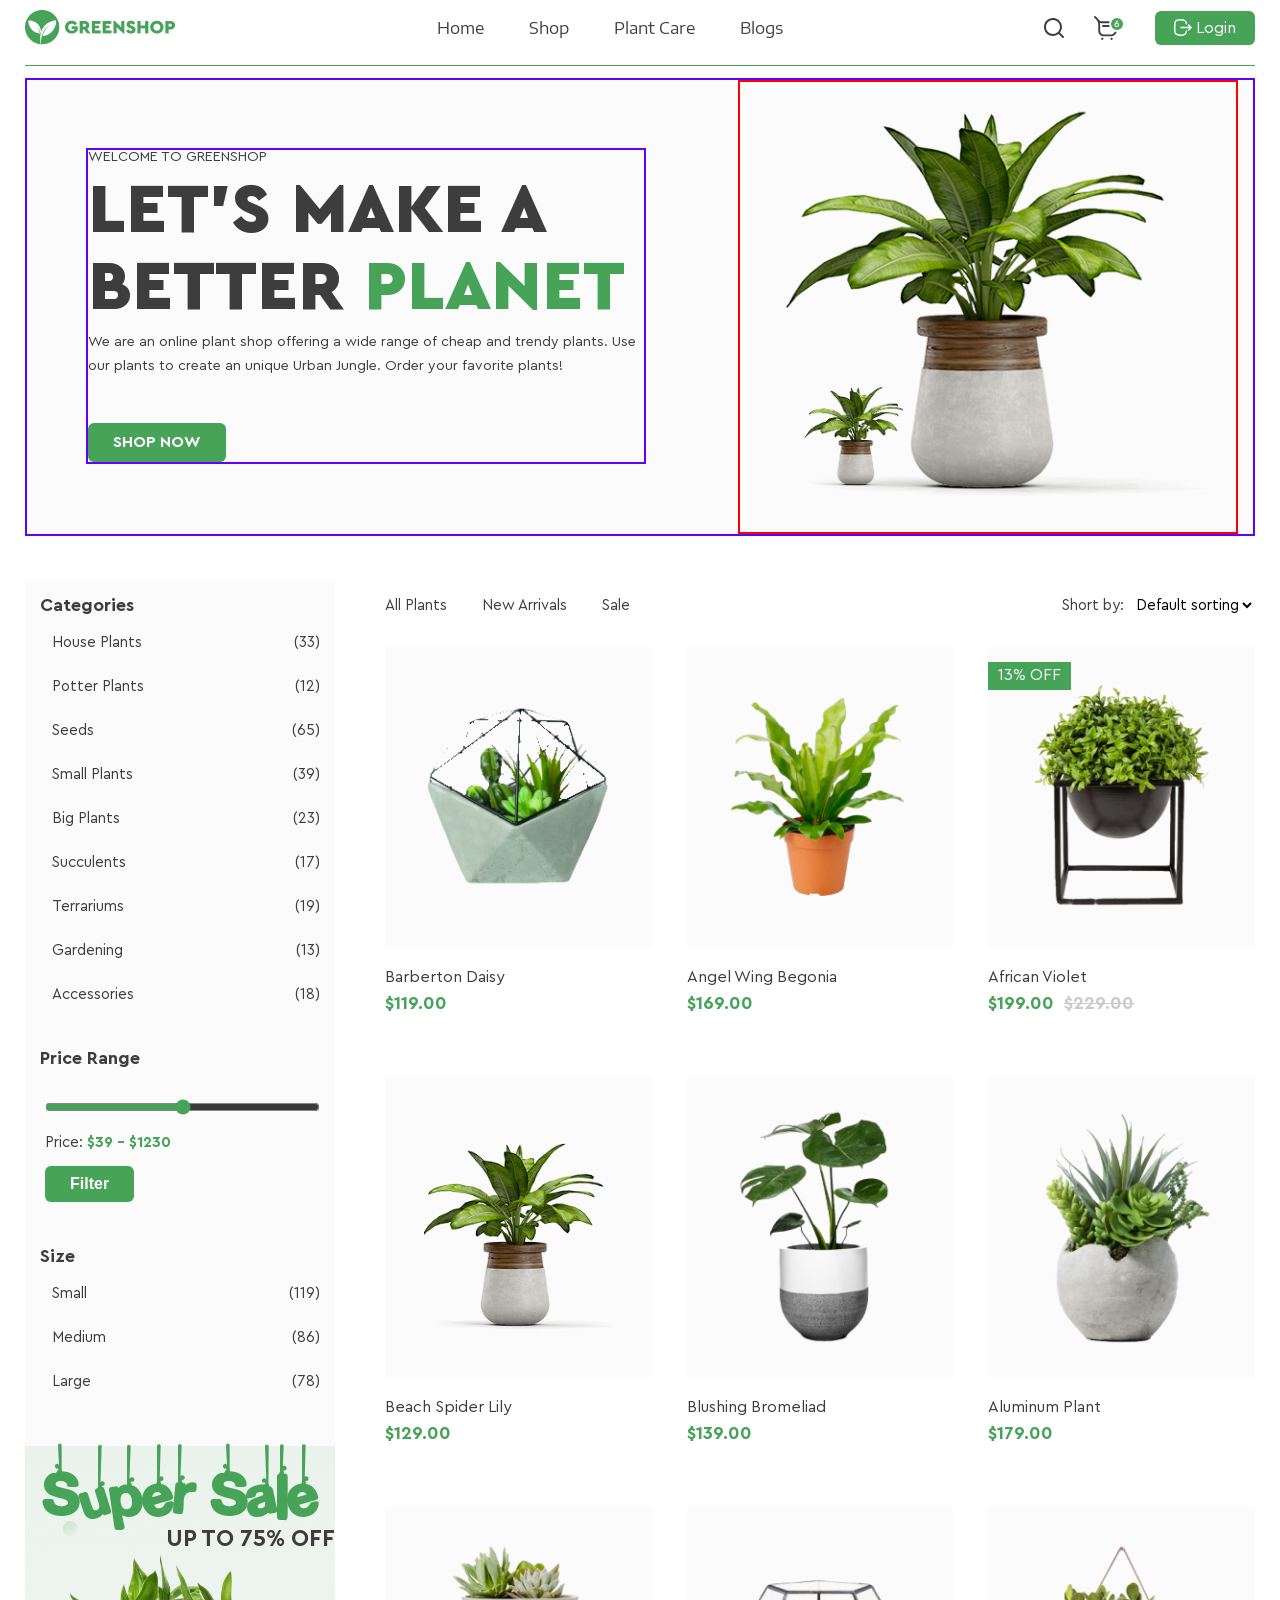
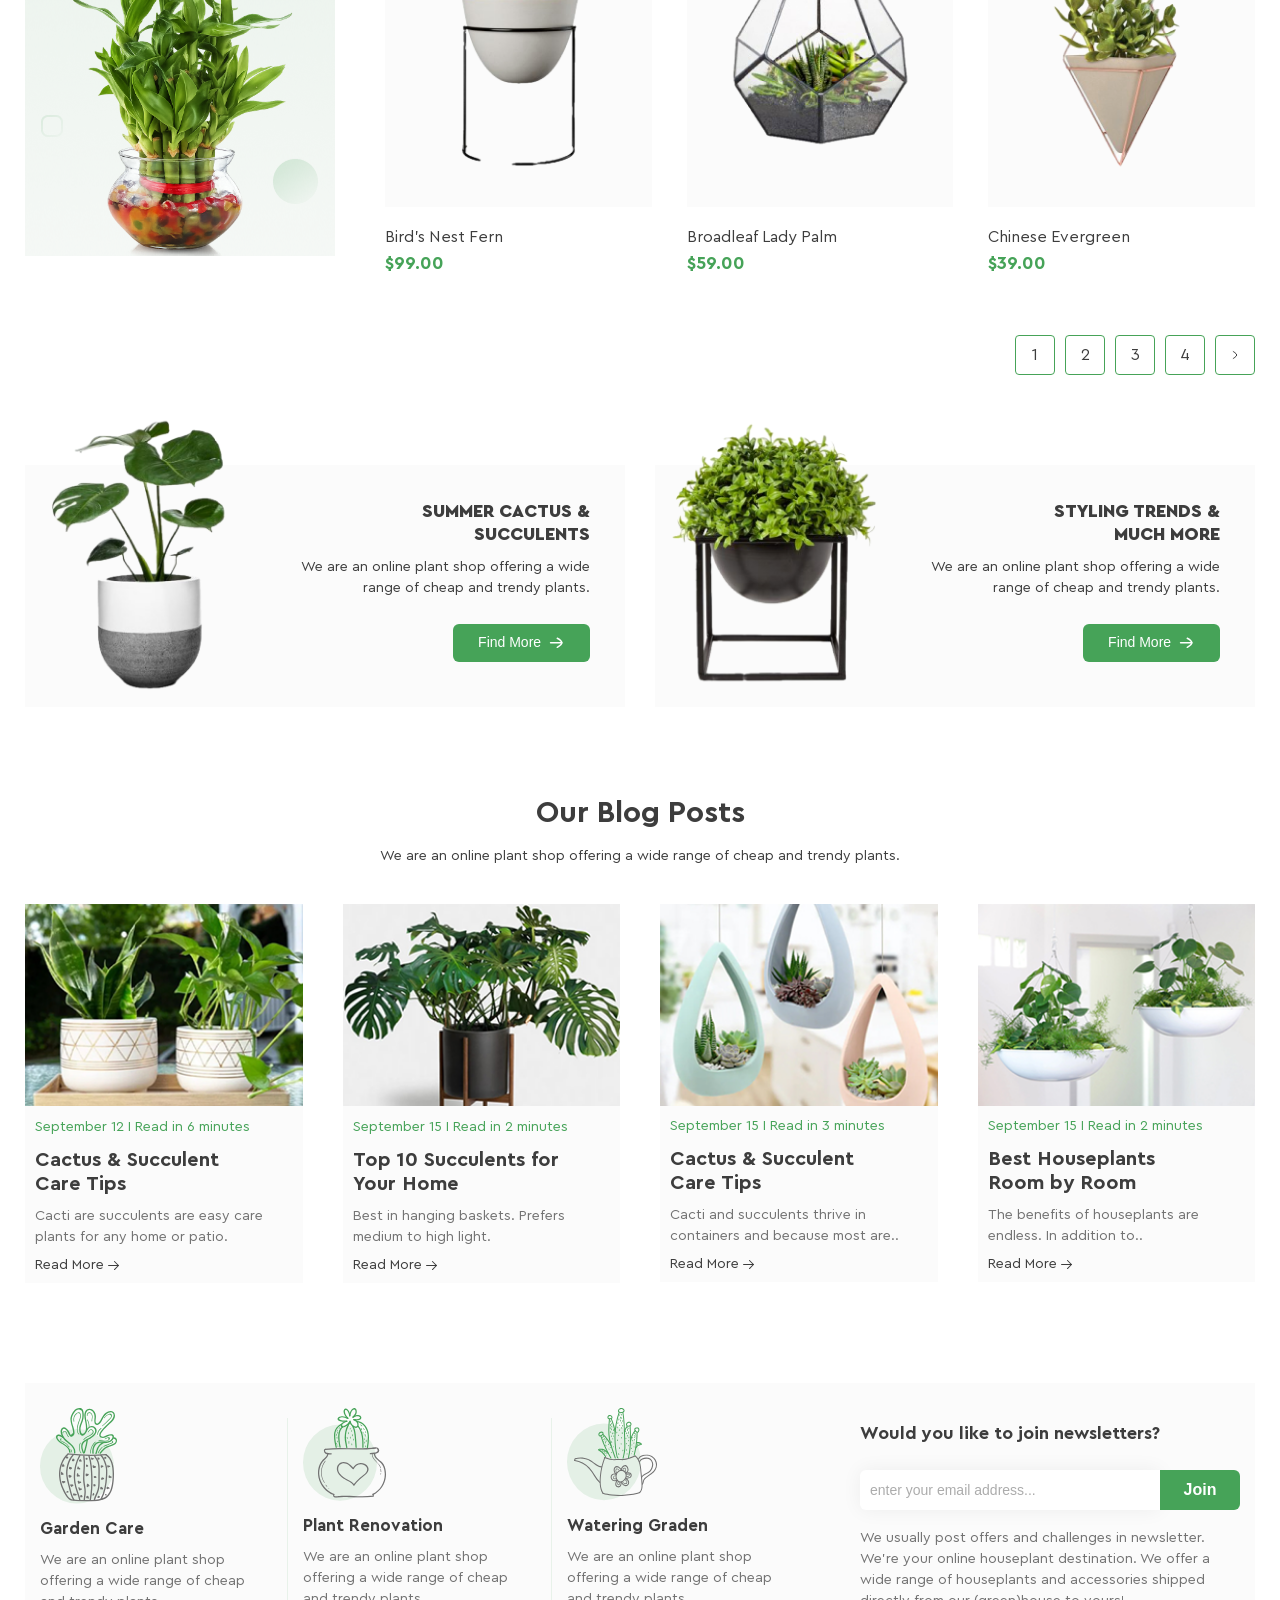
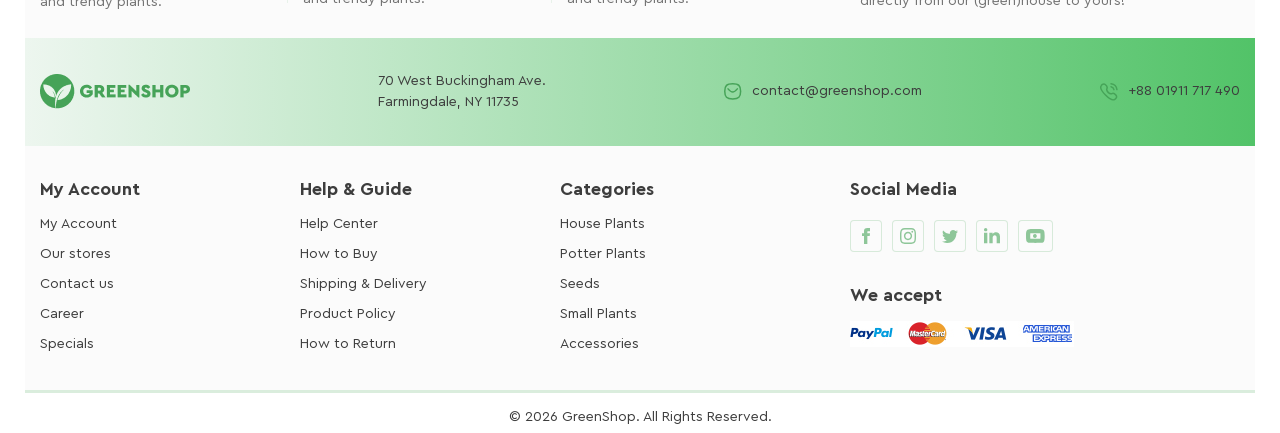
==== commit 8d3281e9: "add full responsive layouts in media.css" ====
--- a/index.html
+++ b/index.html
@@ -7,6 +7,7 @@
 
     <link rel="stylesheet" href="./fonts/fonts.css" />
     <link rel="stylesheet" href="./css/style.css" />
+    <link rel="stylesheet" href="./css/media.css" />
   </head>
 
   <body>
@@ -15,6 +16,7 @@
         <a class="header-logo" href="./index.html">
           <img src="./images/Logo.png" alt="Greenshop Logo" />
         </a>
+
         <nav class="nav">
           <ul class="menu">
             <li class="menu-item">
--- a/css/style.css
+++ b/css/style.css
@@ -51,7 +51,6 @@
 /*--------- CONTAINER START --------- */
 
 .container {
-  max-width: var(--container-width);
   max-width: calc(var(--container-width) + var(--basic-space) * 2);
   padding-left: var(--basic-space);
   padding-right: var(--basic-space);
@@ -203,16 +202,19 @@
   align-items: flex-start;
   justify-content: space-between;
   background-color: var(--background-color);
+  border: 2px solid rgb(98, 0, 255);
 }
 
 .wrapper {
   max-width: 560px;
   margin: 68px 0 0 44px;
+  border: 2px solid rgb(98, 0, 255);
 }
 
 .hero-image {
   flex: 1;
   max-width: 500px;
+  border: 2px solid red;
 }
 
 /*--------- HERO SECTION END --------- */
@@ -580,6 +582,7 @@
   border-radius: 4px;
   font-size: 16px;
   font-weight: 400;
+  transition: 0.3s;
 }
 
 .pagination a:hover {
--- a/css/media.css
+++ b/css/media.css
@@ -0,0 +1,515 @@
+/* ========================= 1024p ========================= */
+
+@media (max-width: 1024px) {
+  .container {
+    --basic-space: 20px;
+  }
+  .header-actions {
+    gap: 20px;
+  }
+  .menu {
+    gap: 30px;
+  }
+  .hero .container {
+    position: relative;
+  }
+  .wrapper {
+    margin: 50px 0 0 25px;
+    position: relative;
+    z-index: 2;
+  }
+  .hero-image {
+    position: absolute;
+    right: 0;
+    bottom: 0;
+    z-index: 1;
+    max-width: 400px;
+    opacity: 0.8;
+  }
+  .products-wrapper {
+    gap: 30px;
+  }
+  .sidebar {
+    padding: 15px 10px 0;
+  }
+  .cards {
+    grid-template-columns: repeat(2, 1fr);
+    gap: 25px;
+  }
+  .card-actions {
+    bottom: 10px;
+    opacity: 1;
+  }
+  .card-actions button {
+    width: 50px;
+    height: 50px;
+  }
+  .discover {
+    margin-top: 30px;
+  }
+  .offers {
+    padding-top: 40px;
+    gap: 20px;
+    left: 0;
+    width: 100%;
+  }
+  .offer > img {
+    width: 220px;
+    top: -40px;
+    left: -10px;
+  }
+  .offer-info {
+    margin: 25px 20px 30px auto;
+  }
+  .offer-text {
+    max-width: 220px;
+    font-size: 13px;
+  }
+
+  .articles {
+    margin-top: 60px;
+  }
+  .articles-list .container {
+    flex-wrap: wrap;
+    gap: 30px;
+  }
+  .article {
+    flex: 1 1 calc(50% - 15px);
+  }
+  .footer-items,
+  .footer-top-menu {
+    padding: 25px 0;
+  }
+  .footer-accept {
+    margin-top: 10px;
+  }
+}
+
+/* ========================= 768px ========================= */
+
+@media (max-width: 768px) {
+  .container {
+    --basic-space: 15px;
+  }
+  .menu {
+    gap: 20px;
+  }
+
+  .header-actions {
+    gap: 15px;
+  }
+  .hero .container {
+    position: relative;
+  }
+  .hero-heading {
+    font-size: 50px;
+  }
+  .wrapper {
+    margin: 40px 0 0 15px;
+    max-width: 500px;
+  }
+
+  .hero-image {
+    right: -30px;
+    max-width: 300px;
+    opacity: 0.4;
+  }
+  .hero-description {
+    margin-bottom: 30px;
+  }
+  .hero-button {
+    padding: 9px 20px;
+    font-size: 15px;
+  }
+  .products-wrapper {
+    grid-template-columns: 1fr;
+    gap: 30px;
+  }
+  .sidebar {
+    width: 310px;
+    margin: 0 auto;
+  }
+  .sidebar-banner {
+    display: none;
+  }
+  .products-top {
+    gap: 15px;
+    margin-bottom: 25px;
+  }
+  .products-tabs {
+    gap: 15px;
+  }
+  .cards {
+    grid-template-columns: repeat(2, 1fr);
+    gap: 15px;
+  }
+  .card h3 {
+    font-size: 14px;
+  }
+  .card .price {
+    font-size: 16px;
+  }
+  .card-actions button {
+    width: 34px;
+  }
+  .card-actions button svg {
+    width: 20px;
+    height: 20px;
+  }
+  .pagination {
+    margin-top: 45px;
+  }
+  .offers {
+    flex-direction: column;
+    gap: 50px;
+    padding-top: 40px;
+  }
+  .offer {
+    width: 100%;
+  }
+  .offer > img {
+    width: 250px;
+    top: -40px;
+    left: -10px;
+  }
+  .offer-info {
+    margin: 35px 35px 35px auto;
+  }
+  .offer-text {
+    max-width: 270px;
+  }
+  .articles {
+    margin-top: 30px;
+  }
+  .articles-heading {
+    font-size: 26px;
+    margin-bottom: 10px;
+  }
+  .articles-list .container {
+    gap: 20px;
+  }
+
+  .article {
+    flex: 1 1 calc(50% - 10px);
+  }
+
+  .article-title {
+    font-size: 18px;
+  }
+  .footer-items {
+    flex-wrap: wrap;
+    gap: 20px;
+    padding: 20px 10px;
+  }
+  .footer-logo {
+    flex: 1 1 100%;
+    display: flex;
+    justify-content: center;
+  }
+  .footer-location,
+  .footer-email,
+  .footer-phone {
+    justify-content: flex-start;
+  }
+  .footer-top {
+    display: flex;
+    flex-direction: column;
+    align-items: center;
+    gap: 40px;
+  }
+  .footer-subscribe {
+    width: 100%;
+    max-width: 500px;
+  }
+  .subscribe-form {
+    display: flex;
+    justify-content: center;
+    margin: 20px auto;
+    width: 100%;
+  }
+  .footer-top-menu {
+    flex-direction: column;
+    gap: 35px;
+  }
+
+  .footer-columns {
+    width: 100%;
+  }
+
+  .footer-social {
+    display: flex;
+    flex-direction: column;
+    align-items: center;
+    text-align: center;
+    width: 100%;
+  }
+}
+
+/* ========================= 540px ========================= */
+
+@media (max-width: 540px) {
+  .container {
+    --basic-space: 10px;
+  }
+
+  .menu {
+    gap: 15px;
+  }
+
+  .header-actions {
+    gap: 10px;
+  }
+  .hero-heading {
+    font-size: 40px;
+  }
+  .wrapper {
+    margin: 20px 0 0 10px;
+  }
+  .hero-image {
+    display: none;
+  }
+  .hero-description {
+    margin-bottom: 25px;
+  }
+  .hero-button {
+    padding: 8px 20px;
+    font-size: 14px;
+  }
+  .products {
+    margin-top: 30px;
+  }
+  .products-wrapper {
+    grid-template-columns: 1fr;
+    gap: 25px;
+    margin-left: 0;
+    margin-right: 0;
+  }
+  .sidebar {
+    width: 100%;
+    max-width: 100%;
+    padding: 15px;
+    display: flex;
+    flex-direction: column;
+    gap: 15px;
+  }
+  .sidebar-title,
+  .size-title {
+    margin-top: 15px;
+    margin-bottom: 5px;
+  }
+  .sidebar h2 {
+    font-size: 16px;
+  }
+  .sidebar ul {
+    padding-left: 5px;
+  }
+  .products-top {
+    flex-direction: column;
+    align-items: flex-start;
+    gap: 15px;
+    margin-bottom: 20px;
+  }
+  .products-tabs {
+    width: 100%;
+    justify-content: space-between;
+    gap: 10px;
+  }
+  .products-tabs li {
+    flex: 1;
+    text-align: center;
+  }
+  .products-tabs a {
+    display: block;
+    padding: 8px 5px;
+    font-size: 14px;
+    background-color: var(--background-color);
+    border-radius: 4px;
+  }
+  .sorting {
+    width: 100%;
+    justify-content: space-between;
+  }
+  .sorting select {
+    flex: 1;
+    max-width: 70%;
+  }
+  .cards {
+    grid-template-columns: 1fr;
+    gap: 15px;
+  }
+  .pagination {
+    margin-top: 35px;
+    justify-content: center;
+    gap: 8px;
+  }
+  .pagination a {
+    width: 38px;
+    height: 38px;
+    font-size: 15px;
+  }
+  .offers {
+    gap: 30px;
+    padding-top: 20px;
+  }
+  .offer {
+    flex-direction: column;
+    align-items: center;
+    padding: 20px;
+    text-align: center;
+  }
+  .offer > img {
+    position: static;
+    width: 180px;
+    margin-bottom: 15px;
+  }
+  .offer-info {
+    align-items: right;
+    text-align: right;
+    margin: 0;
+  }
+  .offer-heading {
+    max-width: 100%;
+    font-size: 16px;
+  }
+  .offer-text {
+    max-width: 100%;
+    margin-bottom: 15px;
+  }
+  .articles {
+    margin-top: 25px;
+  }
+  .articles-heading {
+    font-size: 22px;
+  }
+  .articles-description {
+    font-size: 13px;
+    margin-bottom: 25px;
+    padding: 0 10px;
+  }
+  .articles-list {
+    margin-top: 25px;
+  }
+  .articles-list .container {
+    flex-direction: column;
+    align-items: stretch;
+    gap: 25px;
+  }
+
+  .article {
+    flex: none;
+    width: 100%;
+  }
+  .footer-top {
+    gap: 35px;
+  }
+  .footer-benefits {
+    gap: 25px;
+  }
+  .footer-subscribe {
+    max-width: 100%;
+  }
+}
+
+/* ========================= 375px ========================= */
+
+@media (max-width: 375px) {
+  .container {
+    --basic-space: 8px;
+  }
+
+  .menu {
+    gap: 10px;
+  }
+
+  .header-actions {
+    gap: 8px;
+  }
+  .wrapper {
+    margin-left: 5px;
+    width: 100%;
+  }
+  .hero-heading {
+    font-size: 32px;
+  }
+  .hero-description {
+    margin-bottom: 20px;
+  }
+  .hero-button {
+    padding: 7px 18px;
+    font-size: 14px;
+    width: 100%;
+  }
+  .sidebar h2 {
+    font-size: 15px;
+  }
+  .size-title {
+    margin-top: 20px;
+    margin-bottom: 5px;
+  }
+  .sidebar ul {
+    padding-left: 0;
+  }
+  .products-tabs a {
+    font-size: 13px;
+    padding: 6px 3px;
+  }
+  .sorting {
+    font-size: 14px;
+  }
+  .sorting select {
+    font-size: 13px;
+  }
+  .cards {
+    grid-template-columns: 1fr;
+  }
+  .card-actions {
+    bottom: 15px;
+  }
+  .card-actions button {
+    width: 42px;
+    height: 42px;
+  }
+  .pagination {
+    margin-top: 25px;
+  }
+  .offer {
+    padding: 15px;
+  }
+  .offer > img {
+    width: 150px;
+  }
+  .offer-heading {
+    font-size: 15px;
+  }
+  .offer-text {
+    font-size: 13px;
+  }
+  .offer-button {
+    width: 100%;
+    padding: 10px 15px;
+  }
+  .articles {
+    margin-top: 10px;
+  }
+  .articles-heading {
+    font-size: 20px;
+  }
+  .articles-list .container {
+    gap: 20px;
+  }
+  .footer-top {
+    gap: 30px;
+  }
+  .footer-benefits {
+    gap: 20px;
+  }
+  .subscribe-form {
+    flex-direction: column;
+    gap: 10px;
+  }
+  .subscribe-form button {
+    width: 100%;
+    padding: 12px;
+    font-size: 14px;
+  }
+}
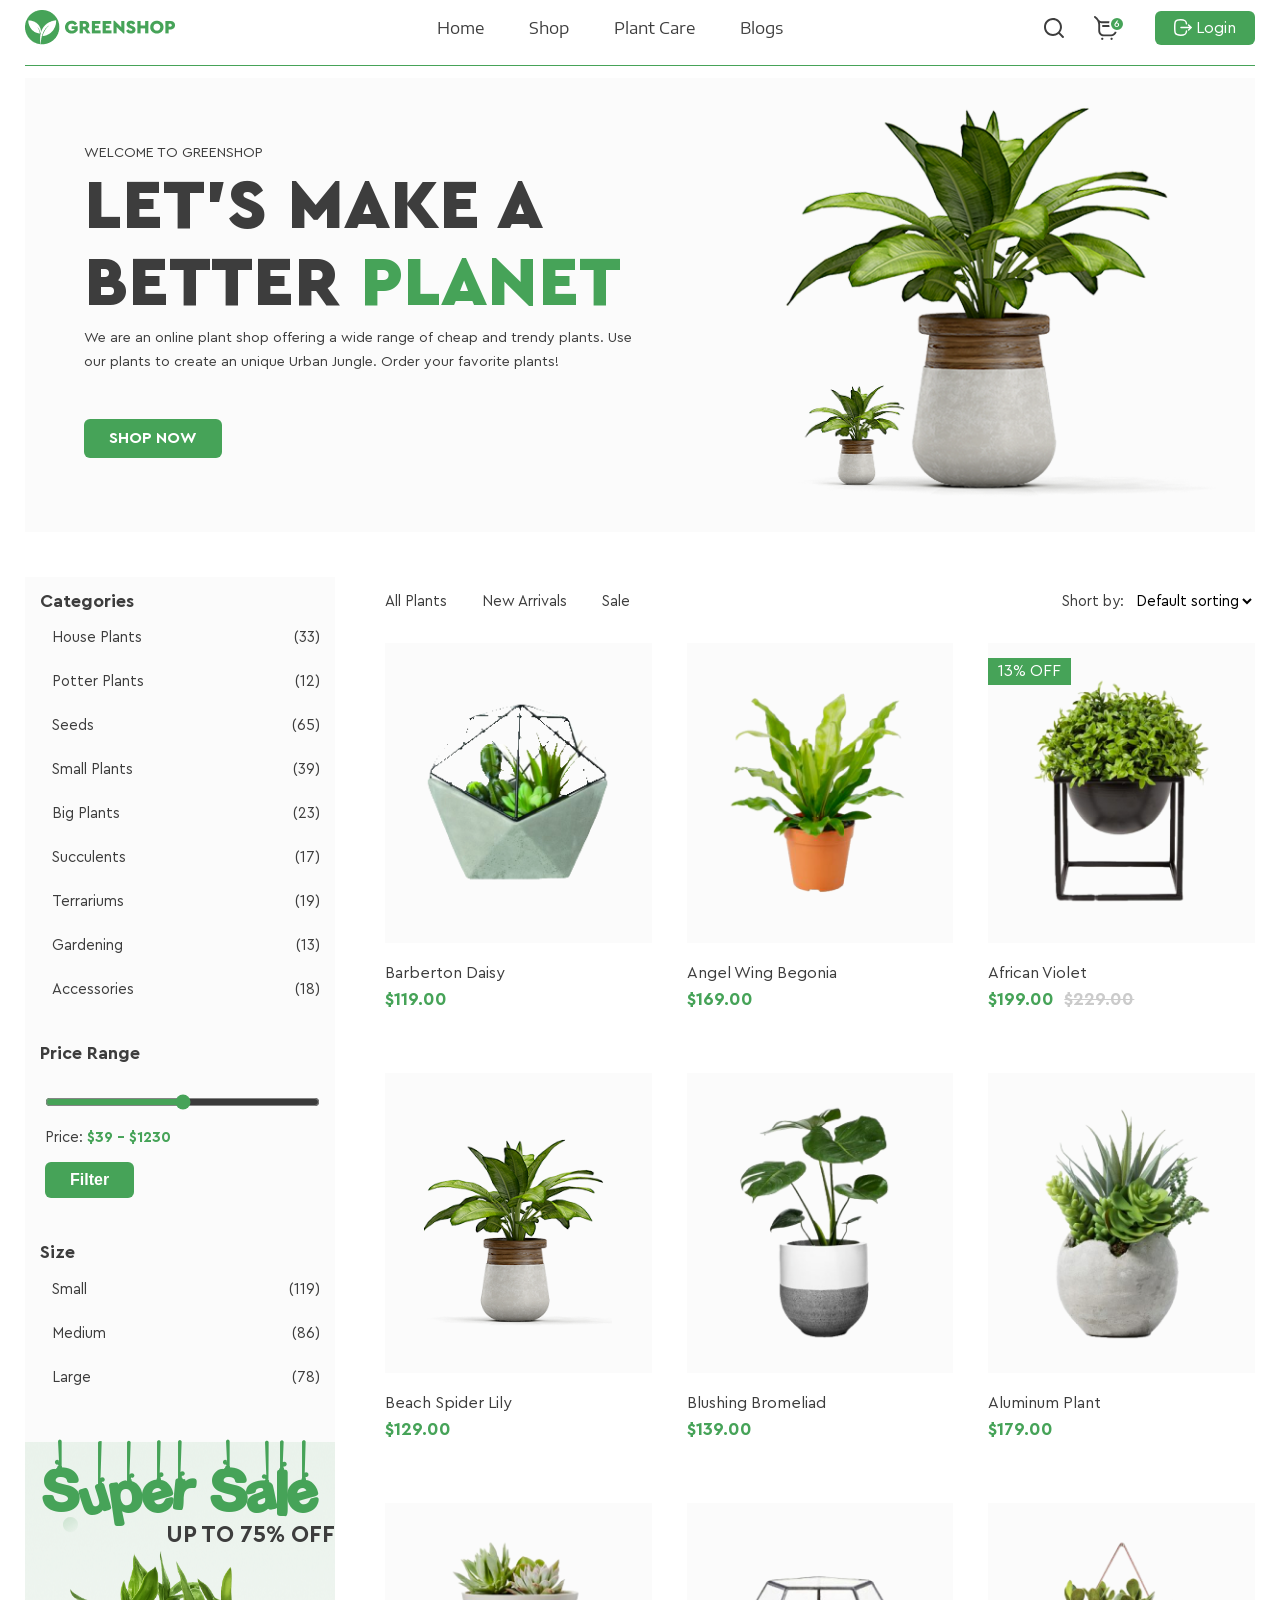
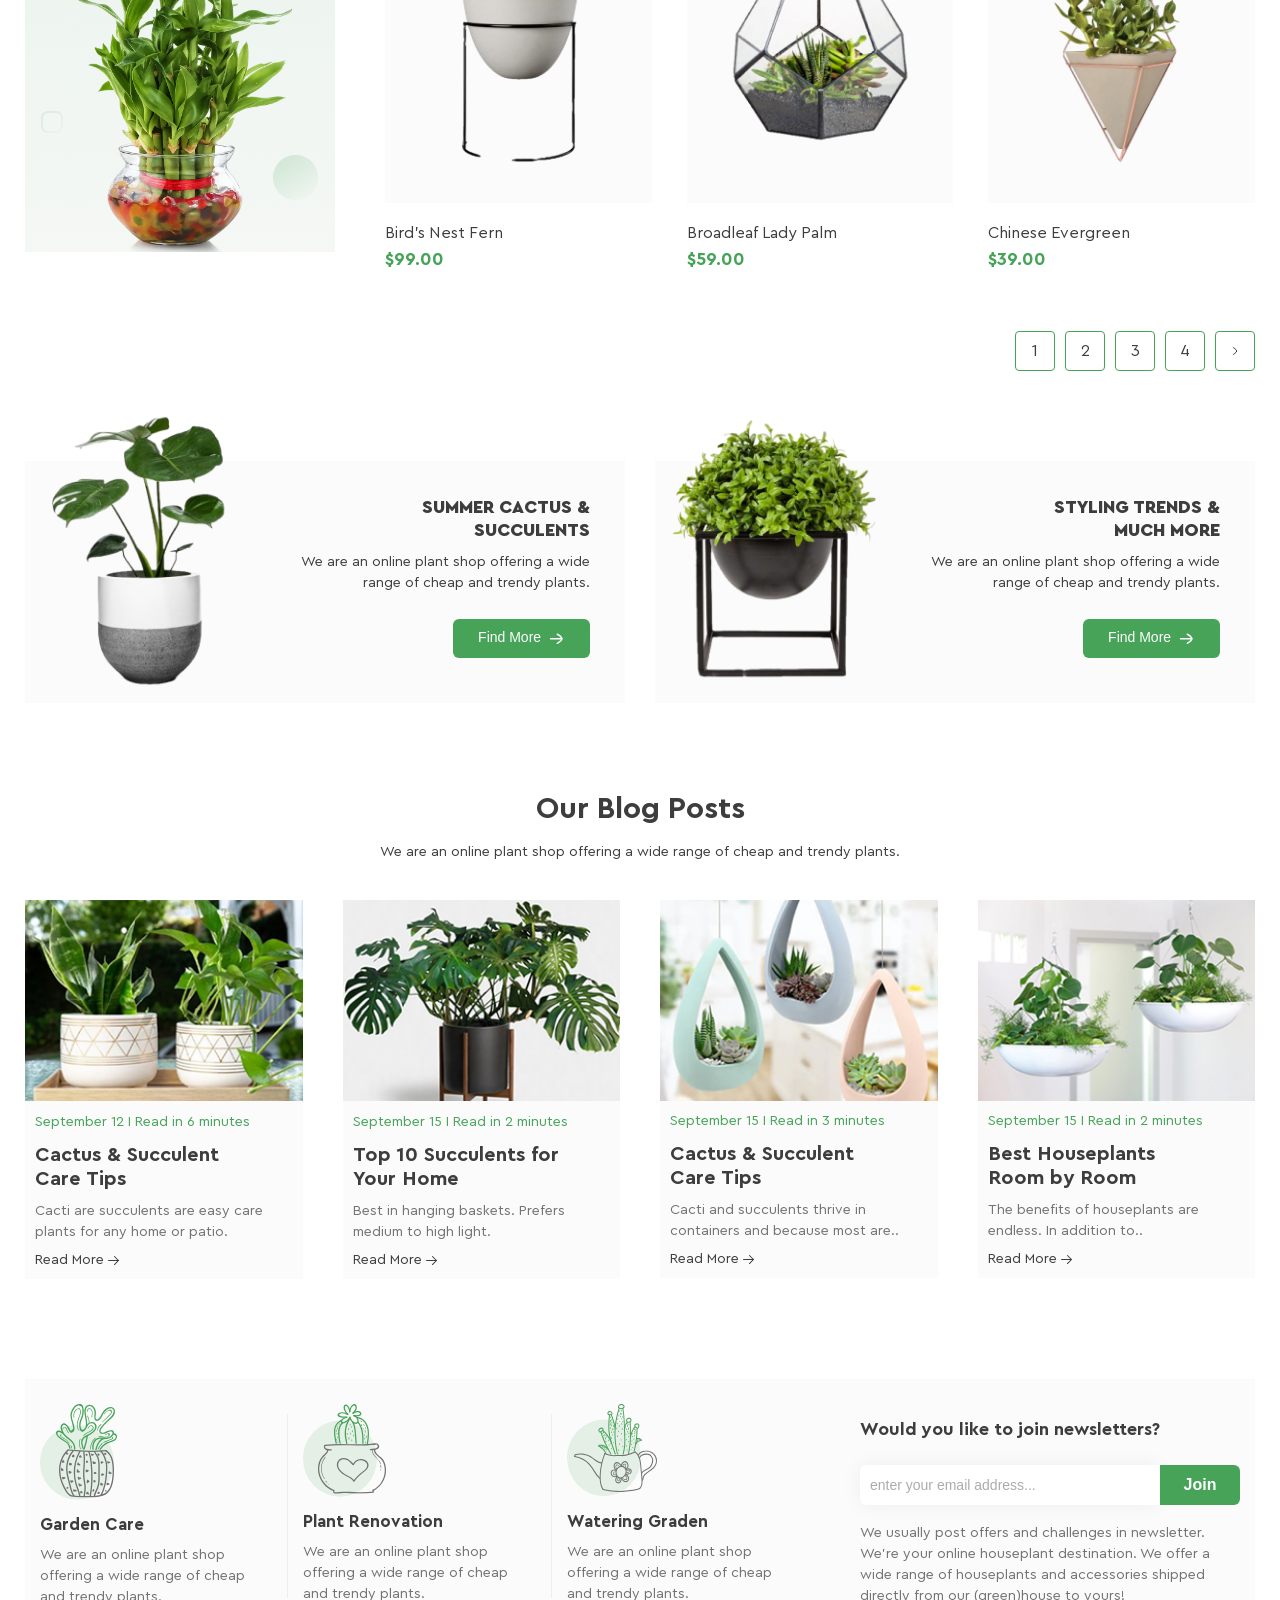
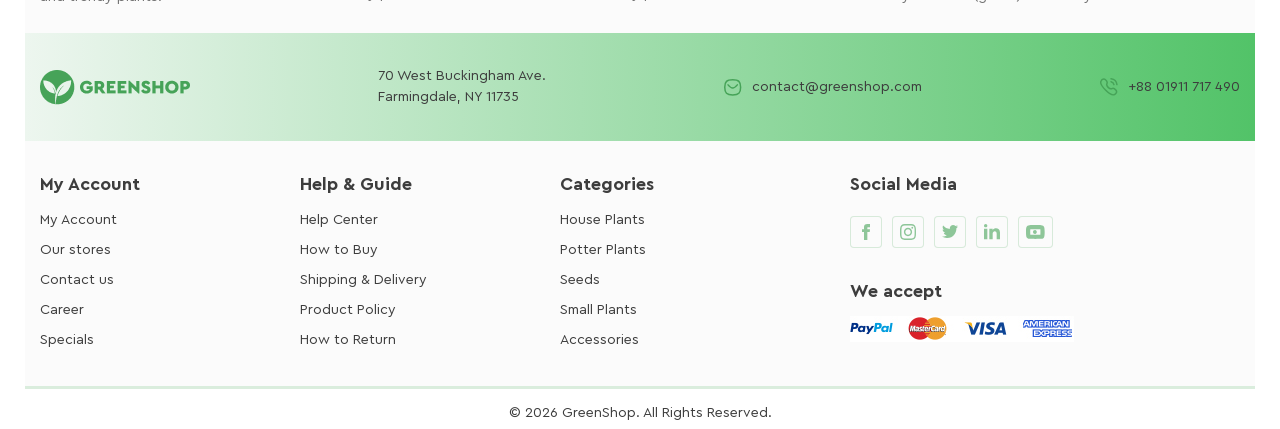
==== commit 4bcf0231: "Add burger menu" ====
--- a/index.html
+++ b/index.html
@@ -16,6 +16,10 @@
         <a class="header-logo" href="./index.html">
           <img src="./images/Logo.png" alt="Greenshop Logo" />
         </a>
+        <input type="checkbox" name="burger" id="burger-checkbox" />
+        <div class="burger">
+          <span></span><span></span><span></span><span></span>
+        </div>
 
         <nav class="nav">
           <ul class="menu">
--- a/css/style.css
+++ b/css/style.css
@@ -90,10 +90,16 @@
 /*--------- HEADER ACTIONS END --------- */
 
 /*--------- NAVIGATION MENU START --------- */
+#burger-checkbox,
+.burger {
+  display: none;
+}
+
 ul {
   list-style: none;
-}
-
+  padding: 0;
+  margin: 0;
+}
 .menu {
   font-family: "Encode Sans Expanded", sans-serif;
   display: flex;
@@ -202,19 +208,16 @@
   align-items: flex-start;
   justify-content: space-between;
   background-color: var(--background-color);
-  border: 2px solid rgb(98, 0, 255);
 }
 
 .wrapper {
   max-width: 560px;
   margin: 68px 0 0 44px;
-  border: 2px solid rgb(98, 0, 255);
 }
 
 .hero-image {
   flex: 1;
   max-width: 500px;
-  border: 2px solid red;
 }
 
 /*--------- HERO SECTION END --------- */
--- a/css/media.css
+++ b/css/media.css
@@ -1,5 +1,3 @@
-/* ========================= 1024p ========================= */
-
 @media (max-width: 1024px) {
   .container {
     --basic-space: 20px;
@@ -84,9 +82,6 @@
     margin-top: 10px;
   }
 }
-
-/* ========================= 768px ========================= */
-
 @media (max-width: 768px) {
   .container {
     --basic-space: 15px;
@@ -243,13 +238,126 @@
     text-align: center;
     width: 100%;
   }
+
+  .burger {
+    display: block;
+    width: 50px;
+    height: 50px;
+    position: relative;
+    z-index: 3;
+    order: 1;
+    border: 2px solid var(--primary-color);
+    border-radius: 15px;
+    margin: 0 10px;
+  }
+  #burger-checkbox {
+    display: block;
+  }
+  .burger span {
+    display: block;
+    width: 35px;
+    height: 3px;
+    position: absolute;
+    left: 7px;
+    background-color: #3d3d3d;
+    transition: all 0.3s ease;
+  }
+  #burger-checkbox:checked + .burger {
+    background-color: #dce8e090;
+  }
+  .burger span:first-child {
+    top: 15px;
+  }
+
+  .burger span:nth-child(2) {
+    top: 23px;
+  }
+
+  .burger span:nth-child(3) {
+    top: 31px;
+  }
+
+  .burger span:last-child {
+    display: none;
+  }
+
+  #burger-checkbox:checked + .burger span:first-child {
+    top: 23px;
+    transform: rotate(45deg);
+  }
+  #burger-checkbox:checked + .burger span:nth-child(2) {
+    opacity: 0;
+  }
+  #burger-checkbox:checked + .burger span:nth-child(3) {
+    top: 23px;
+    transform: rotate(-45deg);
+  }
+  #burger-checkbox {
+    display: block;
+    position: absolute;
+    top: 0;
+    right: 0;
+    width: 50px;
+    height: 50px;
+    opacity: 0;
+    z-index: 15;
+  }
+  .nav .menu {
+    display: none;
+    position: absolute;
+    top: 85px;
+    right: 20px;
+    width: min(40%, 180px);
+    padding: 0;
+    flex-direction: column;
+    gap: 3px;
+
+    background-color: var(--submenu-background-color);
+    z-index: 5;
+  }
+  #burger-checkbox:checked ~ .nav .menu {
+    display: flex;
+  }
+  .menu > .menu-item:nth-child(3) > .sub-menu {
+    display: none;
+    position: absolute;
+    top: -80px;
+    right: 100%;
+    width: 220px;
+    padding-right: 5px;
+    z-index: 6;
+  }
+  .menu-link {
+    display: block;
+    padding: 10px 15px;
+    width: 100%;
+  }
+  .menu-link:hover {
+    background-color: var(--submenu-hover-color);
+    color: var(--text-color);
+    font-weight: 600;
+  }
+  .menu > .menu-item:nth-child(3):hover > .sub-menu {
+    display: block;
+  }
+  .sub-menu .menu-item > .sub-menu {
+    display: none;
+    position: absolute;
+    top: 100%;
+    left: -100px;
+    right: 0;
+    width: 200px;
+    padding: 0;
+    z-index: 7;
+  }
+  .sub-menu .menu-item:hover > .sub-menu {
+    display: block;
+  }
 }
-
-/* ========================= 540px ========================= */
-
 @media (max-width: 540px) {
   .container {
     --basic-space: 10px;
+    position: relative;
   }
 
   .menu {
@@ -257,7 +365,7 @@
   }
 
   .header-actions {
-    gap: 10px;
+    gap: 20px;
   }
   .hero-heading {
     font-size: 40px;
@@ -363,7 +471,7 @@
     margin-bottom: 15px;
   }
   .offer-info {
-    align-items: right;
+    align-items: flex-end;
     text-align: right;
     margin: 0;
   }
@@ -408,10 +516,30 @@
   .footer-subscribe {
     max-width: 100%;
   }
+  .nav .menu {
+    display: none;
+    position: absolute;
+    top: 85px;
+    right: 20px;
+    width: min(40%, 160px);
+    padding: 0;
+    flex-direction: column;
+    gap: 3px;
+
+    background-color: var(--submenu-background-color);
+    z-index: 5;
+  }
+
+  .sub-menu .menu-item > .sub-menu {
+    display: none;
+    position: absolute;
+    top: 90%;
+    left: 215px;
+    width: 200px;
+    padding: 0;
+    z-index: 7;
+  }
 }
-
-/* ========================= 375px ========================= */
-
 @media (max-width: 375px) {
   .container {
     --basic-space: 8px;
@@ -512,4 +640,20 @@
     padding: 12px;
     font-size: 14px;
   }
+  .nav .menu {
+    top: 70px;
+    right: 8px;
+    width: 160px;
+  }
+  .menu > .menu-item:nth-child(3) > .sub-menu {
+    width: 180px;
+    right: 100%;
+    top: -60px;
+  }
+  .sub-menu .menu-item > .sub-menu {
+    top: 100%;
+    right: 0;
+    left: auto;
+    width: 140px;
+  }
 }
